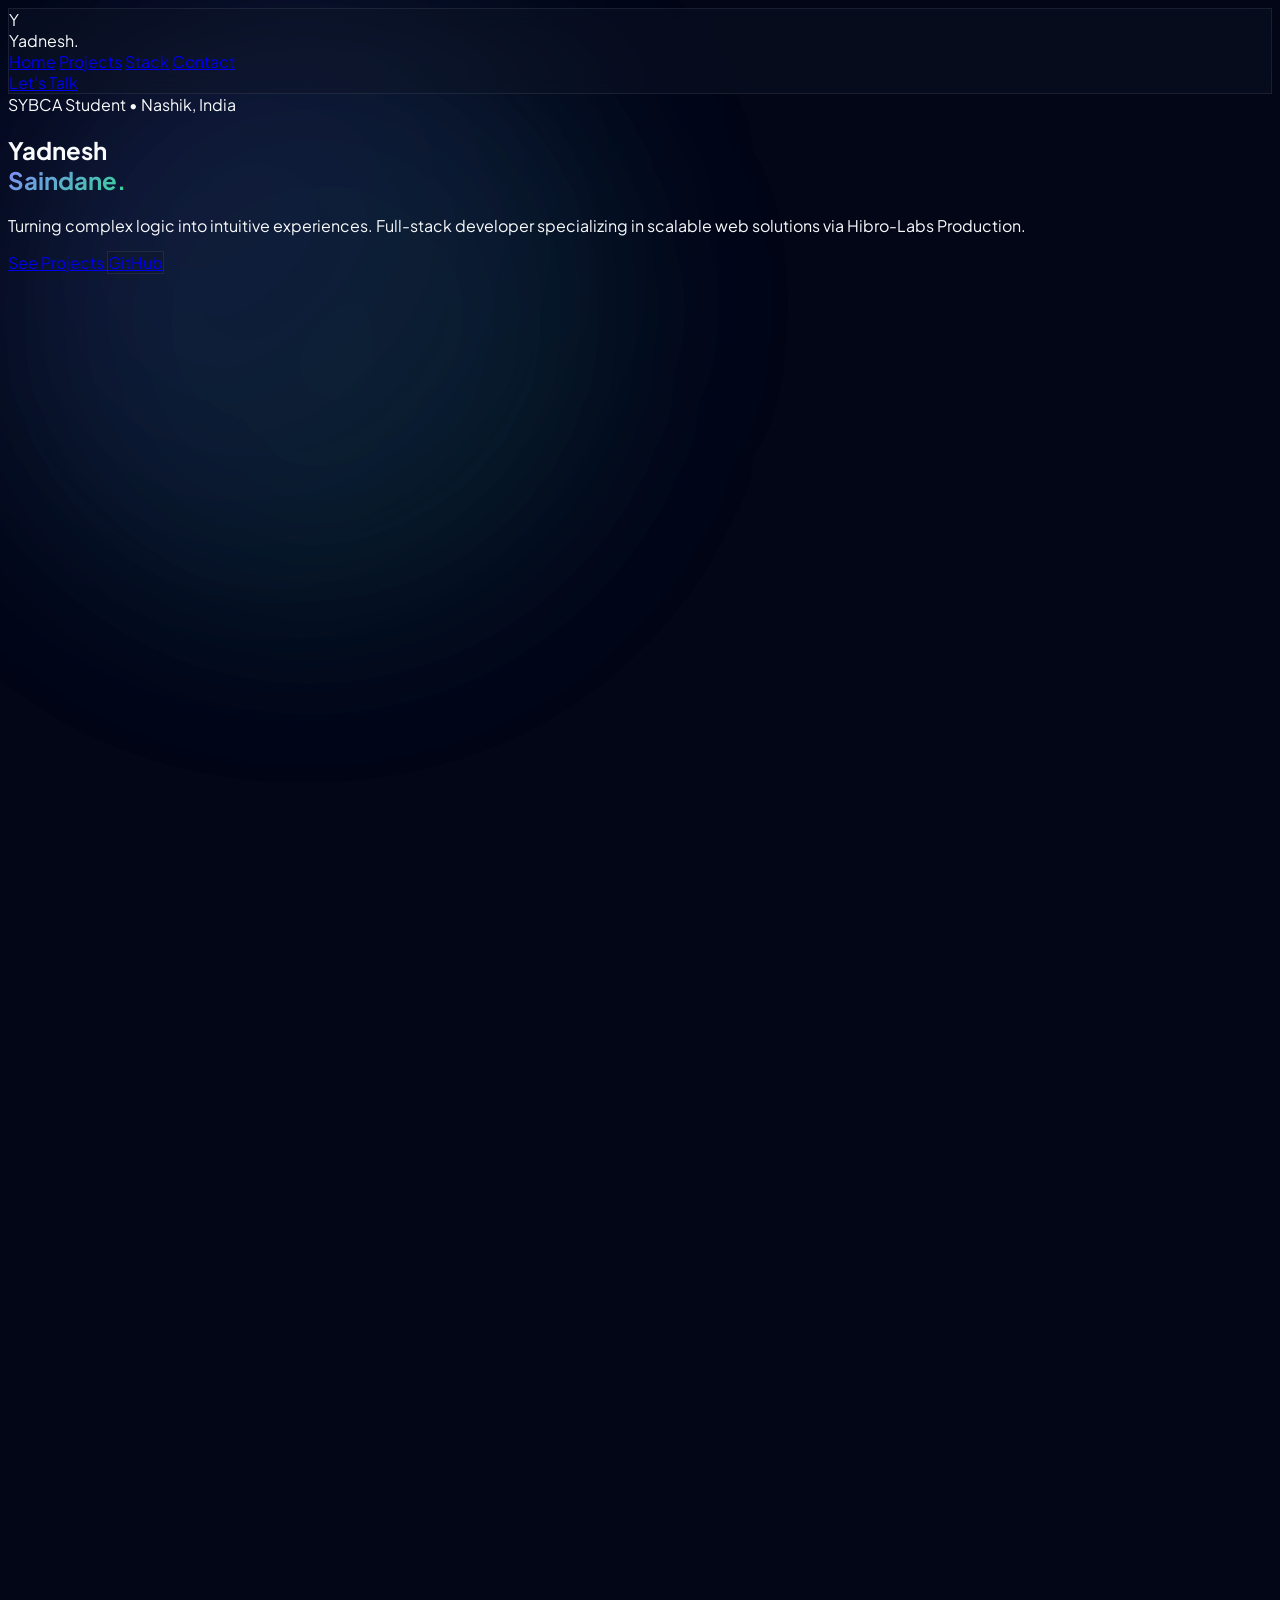
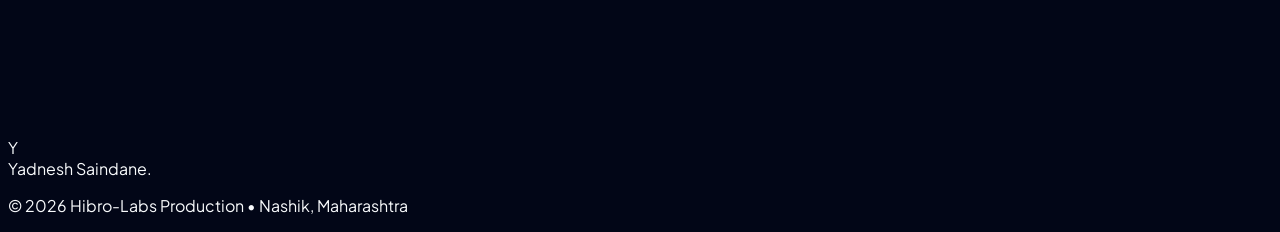
==== index.html @ 225dee0a "Add social media links to index.html" ====
<!DOCTYPE html>
<html lang="en" class="scroll-smooth">
<head>
    <meta charset="UTF-8">
    <meta name="viewport" content="width=device-width, initial-scale=1.0">
    <title>Yadnesh Saindane | Full-Stack Developer</title>
    <script src="https://cdn.tailwindcss.com"></script>
    <link rel="preconnect" href="https://fonts.googleapis.com">
    <link rel="preconnect" href="https://fonts.gstatic.com" crossorigin>
    <link href="https://fonts.googleapis.com/css2?family=Plus+Jakarta+Sans:wght@300;400;500;600;700;800&display=swap" rel="stylesheet">
    <!-- Lucide Icons -->
    <script src="https://unpkg.com/lucide@latest"></script>
    <style>
        body {
            font-family: 'Plus Jakarta Sans', sans-serif;
            background-color: #020617;
            color: #f8fafc;
            overflow-x: hidden;
        }

        .glass-card {
            background: rgba(15, 23, 42, 0.4);
            backdrop-filter: blur(12px);
            border: 1px solid rgba(255, 255, 255, 0.08);
            transition: all 0.4s cubic-bezier(0.4, 0, 0.2, 1);
        }

        .glass-card:hover {
            border-color: rgba(99, 102, 241, 0.4);
            transform: translateY(-6px);
            background: rgba(15, 23, 42, 0.6);
            box-shadow: 0 25px 50px -12px rgba(0, 0, 0, 0.5);
        }

        .gradient-text {
            background: linear-gradient(135deg, #818cf8 0%, #34d399 100%);
            -webkit-background-clip: text;
            -webkit-text-fill-color: transparent;
        }

        .nav-link {
            position: relative;
            transition: color 0.3s ease;
        }

        .nav-link::after {
            content: '';
            position: absolute;
            width: 0;
            height: 2px;
            bottom: -4px;
            left: 0;
            background: #6366f1;
            transition: width 0.3s ease;
        }

        .nav-link:hover::after {
            width: 100%;
        }

        .blob {
            position: absolute;
            width: 600px;
            height: 600px;
            background: linear-gradient(135deg, rgba(99, 102, 241, 0.12) 0%, rgba(16, 185, 129, 0.08) 100%);
            filter: blur(100px);
            border-radius: 50%;
            z-index: -1;
            animation: float 15s infinite alternate ease-in-out;
        }

        @keyframes float {
            from { transform: translate(-5%, -5%) rotate(0deg); }
            to { transform: translate(10%, 10%) rotate(15deg); }
        }

        .skill-badge {
            background: rgba(255, 255, 255, 0.03);
            border: 1px solid rgba(255, 255, 255, 0.05);
            transition: all 0.3s ease;
        }

        .skill-badge:hover {
            background: rgba(99, 102, 241, 0.1);
            border-color: rgba(99, 102, 241, 0.3);
            transform: scale(1.05);
        }

        /* Project Image Fallback styles */
        .project-img {
            transition: transform 0.6s ease;
            object-fit: cover;
            width: 100%;
            height: 100%;
        }

        /* Custom Scrollbar */
        ::-webkit-scrollbar { width: 6px; }
        ::-webkit-scrollbar-track { background: #020617; }
        ::-webkit-scrollbar-thumb { background: #1e293b; border-radius: 10px; }
        ::-webkit-scrollbar-thumb:hover { background: #4f46e5; }

        /* Animation Classes */
        .reveal {
            opacity: 0;
            transform: translateY(30px);
            transition: all 0.8s ease-out;
        }
        .reveal.active {
            opacity: 1;
            transform: translateY(0);
        }
    </style>
</head>
<body class="selection:bg-indigo-500/30">

    <!-- Background Decoration -->
    <div class="blob top-[-10%] left-[-10%]"></div>
    <div class="blob bottom-[5%] right-[-10%] !bg-emerald-500/5"></div>

    <!-- Header / Navbar -->
    <nav class="fixed top-0 w-full z-50 px-6 py-6">
        <div class="max-w-6xl mx-auto flex items-center justify-between glass-card px-8 py-4 rounded-3xl">
            <div class="flex items-center gap-3">
                <div class="w-10 h-10 bg-indigo-600 rounded-xl flex items-center justify-center font-black text-white italic shadow-lg shadow-indigo-500/20">Y</div>
                <span class="text-xl font-extrabold tracking-tighter uppercase">Yadnesh.</span>
            </div>
            
            <div class="hidden md:flex items-center gap-8 text-xs font-bold uppercase tracking-widest text-slate-400">
                <a href="#home" class="nav-link hover:text-white">Home</a>
                <a href="#projects" class="nav-link hover:text-white">Projects</a>
                <a href="#skills" class="nav-link hover:text-white">Stack</a>
                <a href="#contact" class="nav-link hover:text-white">Contact</a>
            </div>

            <a href="mailto:yadneshsaindane7@gmail.com" class="bg-indigo-600 hover:bg-indigo-500 text-white px-6 py-3 rounded-2xl text-xs font-bold uppercase tracking-widest transition-all shadow-lg shadow-indigo-500/20">
                Let's Talk
            </a>
        </div>
    </nav>

    <!-- Hero Section -->
    <section id="home" class="min-h-screen flex flex-col items-center justify-center pt-24 px-6 relative">
        <div class="max-w-5xl text-center">
            <div class="inline-flex items-center gap-3 px-4 py-1.5 rounded-full bg-indigo-500/10 border border-indigo-500/20 text-indigo-400 text-[10px] font-black uppercase tracking-[0.2em] mb-8">
                <span class="relative flex h-2 w-2">
                    <span class="animate-ping absolute inline-flex h-full w-full rounded-full bg-indigo-400 opacity-75"></span>
                    <span class="relative inline-flex rounded-full h-2 w-2 bg-indigo-500"></span>
                </span>
                SYBCA Student • Nashik, India
            </div>
            <h1 class="text-6xl md:text-9xl font-black mb-8 tracking-tighter leading-[0.9]">
                Yadnesh <br><span class="gradient-text">Saindane.</span>
            </h1>
            <p class="text-slate-400 text-lg md:text-xl max-w-2xl mx-auto leading-relaxed mb-12 font-medium">
                Turning complex logic into intuitive experiences. Full-stack developer specializing in scalable web solutions via <span class="text-white font-bold underline decoration-indigo-500/50">Hibro-Labs Production</span>.
            </p>
            <div class="flex flex-col sm:flex-row items-center justify-center gap-5">
                <a href="#projects" class="w-full sm:w-auto px-10 py-5 bg-white text-slate-950 font-black rounded-2xl hover:bg-indigo-50 transition-all flex items-center justify-center gap-3 uppercase text-xs tracking-widest">
                    See Projects <i data-lucide="arrow-down" class="w-5 h-5"></i>
                </a>
                <a href="https://github.com/yadneshsaindane7-boop" target="_blank" class="w-full sm:w-auto px-10 py-5 glass-card font-black rounded-2xl hover:bg-white/5 transition-all flex items-center justify-center gap-3 uppercase text-xs tracking-widest text-white">
                    <i data-lucide="github" class="w-5 h-5"></i> GitHub
                </a>
            </div>
        </div>
        
        <!-- Scroll Indicator -->
        <div class="absolute bottom-10 left-1/2 -translate-x-1/2 animate-bounce text-slate-500">
            <i data-lucide="chevron-down"></i>
        </div>
    </section>

    <!-- Tech Stack / Skills -->
    <section id="skills" class="reveal py-24 px-6 max-w-6xl mx-auto">
        <div class="text-center mb-16">
            <h2 class="text-4xl font-black mb-4 uppercase tracking-tighter">My <span class="text-indigo-500">Tech Stack</span></h2>
            <p class="text-slate-500 text-sm uppercase tracking-widest font-bold">Languages & Technologies</p>
        </div>
        
        <div class="grid grid-cols-2 md:grid-cols-4 lg:grid-cols-5 gap-4">
            <div class="skill-badge p-6 rounded-3xl flex flex-col items-center gap-3">
                <i data-lucide="code" class="w-8 h-8 text-blue-400"></i>
                <span class="font-bold text-sm tracking-tight">C / C++</span>
            </div>
            <div class="skill-badge p-6 rounded-3xl flex flex-col items-center gap-3">
                <i data-lucide="layout" class="w-8 h-8 text-orange-400"></i>
                <span class="font-bold text-sm tracking-tight">HTML / CSS</span>
            </div>
            <div class="skill-badge p-6 rounded-3xl flex flex-col items-center gap-3">
                <i data-lucide="file-json" class="w-8 h-8 text-yellow-400"></i>
                <span class="font-bold text-sm tracking-tight">JavaScript</span>
            </div>
            <div class="skill-badge p-6 rounded-3xl flex flex-col items-center gap-3">
                <i data-lucide="smartphone" class="w-8 h-8 text-sky-400"></i>
                <span class="font-bold text-sm tracking-tight">Flutter / Dart</span>
            </div>
            <div class="skill-badge p-6 rounded-3xl flex flex-col items-center gap-3">
                <i data-lucide="terminal" class="w-8 h-8 text-blue-300"></i>
                <span class="font-bold text-sm tracking-tight">Python</span>
            </div>
            <div class="skill-badge p-6 rounded-3xl flex flex-col items-center gap-3">
                <i data-lucide="database" class="w-8 h-8 text-emerald-400"></i>
                <span class="font-bold text-sm tracking-tight">SQL</span>
            </div>
            <div class="skill-badge p-6 rounded-3xl flex flex-col items-center gap-3">
                <i data-lucide="layers" class="w-8 h-8 text-indigo-400"></i>
                <span class="font-bold text-sm tracking-tight">Data Structures</span>
            </div>
            <div class="skill-badge p-6 rounded-3xl flex flex-col items-center gap-3">
                <i data-lucide="git-branch" class="w-8 h-8 text-red-400"></i>
                <span class="font-bold text-sm tracking-tight">Git</span>
            </div>
            <div class="skill-badge p-6 rounded-3xl flex flex-col items-center gap-3">
                <i data-lucide="server" class="w-8 h-8 text-white"></i>
                <span class="font-bold text-sm tracking-tight">PHP</span>
            </div>
            <div class="skill-badge p-6 rounded-3xl flex flex-col items-center gap-3">
                <i data-lucide="books" class="w-8 h-8 text-white"></i>
                <span class="font-bold text-sm tracking-tight">Writer</span>
            </div>
        </div>
    </section>

    <!-- Projects Section -->
    <section id="projects" class="reveal py-24 px-6 max-w-7xl mx-auto">
        <div class="flex flex-col md:flex-row md:items-end justify-between mb-16 gap-4">
            <div class="max-w-xl">
                <h2 class="text-5xl font-black mb-6 uppercase tracking-tighter">My <span class="text-indigo-500">Projects</span></h2>
                <p class="text-slate-400 font-medium italic">Building tools that matter for the community.</p>
            </div>
            <a href="https://github.com/yadneshsaindane7-boop" target="_blank" class="bg-indigo-600/10 hover:bg-indigo-600 text-indigo-400 hover:text-white px-8 py-4 rounded-2xl text-xs font-bold uppercase tracking-widest transition-all">
                View GitHub Repos
            </a>
        </div>

        <div class="grid md:grid-cols-2 lg:grid-cols-3 gap-8">
            <!-- Project 1: Agri-Man -->
            <div class="glass-card p-6 rounded-[32px] group">
                <div class="overflow-hidden rounded-2xl aspect-video bg-slate-800 mb-6 relative">
                    <img src="https://images.unsplash.com/photo-1523348837708-15d4a09cfac2?auto=format&fit=crop&q=80&w=800" alt="Agri-Man" class="project-img opacity-50 group-hover:opacity-100">
                    <div class="absolute inset-0 bg-gradient-to-t from-slate-950/80 to-transparent"></div>
                </div>
                <h3 class="text-2xl font-black mb-2 tracking-tight">Agri-Man</h3>
                <p class="text-slate-400 text-sm mb-6 leading-relaxed">Localized platform for farmers in Nashik/Maharashtra with Marathi language support.</p>
                <div class="flex flex-wrap gap-2 mt-auto">
                    <span class="px-3 py-1 bg-indigo-500/10 text-indigo-400 rounded-lg text-[10px] font-black uppercase tracking-wider">Solution</span>
                    <a href="https://agri-man.vercel.app/" target="_blank" class="px-3 py-1 bg-white/10 hover:bg-white/20 text-white rounded-lg text-[10px] font-black uppercase flex items-center gap-1 ml-auto">Live <i data-lucide="external-link" class="w-3 h-3"></i></a>
                </div>
            </div>

            <!-- Project 2: BCA Vault -->
            <div class="glass-card p-6 rounded-[32px] group">
                <div class="overflow-hidden rounded-2xl aspect-video bg-slate-800 mb-6 relative">
                    <img src="https://images.unsplash.com/photo-1497633762265-9d179a990aa6?auto=format&fit=crop&q=80&w=800" alt="BCA Vault" class="project-img opacity-50 group-hover:opacity-100">
                    <div class="absolute inset-0 bg-gradient-to-t from-slate-950/80 to-transparent"></div>
                </div>
                <h3 class="text-2xl font-black mb-2 tracking-tight">BCA Vault</h3>
                <p class="text-slate-400 text-sm mb-6 leading-relaxed">Digital repository for BCA students to access study material, IMPs, and previous notes.</p>
                <div class="flex flex-wrap gap-2 mt-auto">
                    <span class="px-3 py-1 bg-emerald-500/10 text-emerald-400 rounded-lg text-[10px] font-black uppercase tracking-wider">Education</span>
                    <a href="https://bca-for-friends.vercel.app/" target="_blank" class="px-3 py-1 bg-white/10 hover:bg-white/20 text-white rounded-lg text-[10px] font-black uppercase flex items-center gap-1 ml-auto">Live <i data-lucide="external-link" class="w-3 h-3"></i></a>
                </div>
            </div>

            <!-- Project 3: Anitale -->
            <div class="glass-card p-6 rounded-[32px] group">
                <div class="overflow-hidden rounded-2xl aspect-video bg-slate-800 mb-6 relative">
                    <img src="https://images.unsplash.com/photo-1518709268805-4e9042af9f23?auto=format&fit=crop&q=80&w=800" alt="Anitale" class="project-img opacity-50 group-hover:opacity-100">
                </div>
                <h3 class="text-2xl font-black mb-2 tracking-tight">Anitale</h3>
                <p class="text-slate-400 text-sm mb-6 leading-relaxed">Immersive storytelling experience focused on fluid animations and narrative design.</p>
                <div class="flex flex-wrap gap-2 mt-auto">
                    <span class="px-3 py-1 bg-purple-500/10 text-purple-400 rounded-lg text-[10px] font-black uppercase tracking-wider">Immersive</span>
                    <a href="https://ani-tale.vercel.app/" target="_blank" class="px-3 py-1 bg-white/10 hover:bg-white/20 text-white rounded-lg text-[10px] font-black uppercase flex items-center gap-1 ml-auto">Live <i data-lucide="external-link" class="w-3 h-3"></i></a>
                </div>
            </div>

            <!-- Project 4: Quizzer -->
            <div class="glass-card p-6 rounded-[32px] group">
                <div class="overflow-hidden rounded-2xl aspect-video bg-slate-800 mb-6 relative">
                    <img src="https://images.unsplash.com/photo-1606326666333-47992022416b?auto=format&fit=crop&q=80&w=800" alt="Quizzer" class="project-img opacity-50 group-hover:opacity-100">
                </div>
                <h3 class="text-2xl font-black mb-2 tracking-tight">Quizzer</h3>
                <p class="text-slate-400 text-sm mb-6 leading-relaxed">Interactive quiz game featuring category selection and dynamic scoring systems.</p>
                <div class="flex flex-wrap gap-2 mt-auto">
                    <span class="px-3 py-1 bg-yellow-500/10 text-yellow-400 rounded-lg text-[10px] font-black uppercase tracking-wider">Game</span>
                    <a href="https://quizzer-phi-pearl.vercel.app/" target="_blank" class="px-3 py-1 bg-white/10 hover:bg-white/20 text-white rounded-lg text-[10px] font-black uppercase flex items-center gap-1 ml-auto">Live <i data-lucide="external-link" class="w-3 h-3"></i></a>
                </div>
            </div>

            <!-- Project 5: Snakey -->
            <div class="glass-card p-6 rounded-[32px] group">
                <div class="overflow-hidden rounded-2xl aspect-video bg-slate-800 mb-6 relative">
                    <img src="https://images.unsplash.com/photo-1550745165-9bc0b252726f?auto=format&fit=crop&q=80&w=800" alt="Snakey" class="project-img opacity-50 group-hover:opacity-100">
                </div>
                <h3 class="text-2xl font-black mb-2 tracking-tight">Snakey</h3>
                <p class="text-slate-400 text-sm mb-6 leading-relaxed">Modern web recreation of the classic snake game using JS and HTML5 Canvas API.</p>
                <div class="flex flex-wrap gap-2 mt-auto">
                    <span class="px-3 py-1 bg-slate-500/10 text-slate-400 rounded-lg text-[10px] font-black uppercase tracking-wider">Canvas API</span>
                    <a href="https://snakey283.vercel.app/" target="_blank" class="px-3 py-1 bg-white/10 hover:bg-white/20 text-white rounded-lg text-[10px] font-black uppercase flex items-center gap-1 ml-auto">Live <i data-lucide="external-link" class="w-3 h-3"></i></a>
                </div>
            </div>

            <!-- Project 6: CowCare -->
            <div class="glass-card p-6 rounded-[32px] group">
                <div class="overflow-hidden rounded-2xl aspect-video bg-slate-800 mb-6 relative">
                    <img src="https://images.unsplash.com/photo-1546445317-29f4545e9d53?auto=format&fit=crop&q=80&w=800" alt="CowCare" class="project-img opacity-50 group-hover:opacity-100">
                </div>
                <h3 class="text-2xl font-black mb-2 tracking-tight">CowCare</h3>
                <p class="text-slate-400 text-sm mb-6 leading-relaxed">Application conceptualized for livestock management and health tracking for rural users.</p>
                <div class="flex flex-wrap gap-2 mt-auto">
                    <span class="px-3 py-1 bg-red-500/10 text-red-400 rounded-lg text-[10px] font-black uppercase tracking-wider">Healthcare</span>
                    <a href="https://cowcare.infinityfreeapp.com/" target="_blank" class="px-3 py-1 bg-white/10 hover:bg-white/20 text-white rounded-lg text-[10px] font-black uppercase flex items-center gap-1 ml-auto">Live <i data-lucide="external-link" class="w-3 h-3"></i></a>
                </div>
            </div>
        </div>
    </section>

    <!-- Contact Section -->
    <section id="contact" class="reveal py-32 px-6 max-w-6xl mx-auto">
        <div class="glass-card p-12 md:p-20 rounded-[60px] text-center relative overflow-hidden">
            <div class="relative z-10">
                <h2 class="text-5xl md:text-7xl font-black mb-8 tracking-tighter uppercase">Let's <span class="text-indigo-500">Connect</span></h2>
                <p class="text-slate-400 mb-12 max-w-lg mx-auto font-medium text-lg leading-relaxed">Always open to discussions about software architecture, new projects, or cool tech. Reach out below!</p>
                
                <div class="flex flex-col items-center gap-6">
                    <a href="mailto:yadneshsaindane7@gmail.com" class="text-2xl md:text-3xl font-black hover:text-indigo-400 transition-colors tracking-tight underline underline-offset-8 decoration-indigo-500/30">yadneshsaindane7@gmail.com</a>
                    <div class="flex flex-wrap justify-center gap-4 mt-8">
                        <a href="https://github.com/yadneshsaindane7-boop" target="_blank" class="p-4 glass-card rounded-2xl hover:bg-indigo-600 transition-all" title="GitHub"><i data-lucide="github" class="w-6 h-6"></i></a>
                        <a href="http://www.linkedin.com/in/yadneshsaindane0208" target="_blank" class="p-4 glass-card rounded-2xl hover:bg-blue-600 transition-all" title="LinkedIn"><i data-lucide="linkedin" class="w-6 h-6"></i></a>
                        <a href="https://www.instagram.com/283march" target="_blank" class="p-4 glass-card rounded-2xl hover:bg-pink-600 transition-all" title="Instagram"><i data-lucide="instagram" class="w-6 h-6"></i></a>
                        <a href="https://wa.me/917219166304" target="_blank" class="p-4 glass-card rounded-2xl hover:bg-emerald-600 transition-all" title="WhatsApp"><i data-lucide="message-circle" class="w-6 h-6"></i></a>
                        <a href="tel:+917219166304" class="p-4 glass-card rounded-2xl hover:bg-emerald-600 transition-all" title="Call Me"><i data-lucide="phone" class="w-6 h-6"></i></a>
                    </div>
                </div>
            </div>
            
            <div class="absolute -top-32 -left-32 w-96 h-96 bg-indigo-600/10 blur-[100px] rounded-full"></div>
            <div class="absolute -bottom-32 -right-32 w-96 h-96 bg-emerald-600/10 blur-[100px] rounded-full"></div>
        </div>
    </section>

    <!-- Footer -->
    <footer class="py-16 px-6 border-t border-slate-900 text-center">
        <div class="max-w-6xl mx-auto flex flex-col md:flex-row justify-between items-center gap-8">
            <div class="flex items-center gap-3">
                <div class="w-8 h-8 bg-indigo-600 rounded-lg flex items-center justify-center font-black text-white italic">Y</div>
                <span class="text-lg font-black tracking-tighter uppercase">Yadnesh Saindane.</span>
            </div>
            <p class="text-slate-600 text-[10px] font-black uppercase tracking-[0.4em]">
                © 2026 Hibro-Labs Production • Nashik, Maharashtra
            </p>
        </div>
    </footer>

    <script>
        // Initialize Lucide icons
        lucide.createIcons();

        // Optimized Reveal Function
        function reveal() {
            const reveals = document.querySelectorAll(".reveal");
            for (let i = 0; i < reveals.length; i++) {
                const windowHeight = window.innerHeight;
                const elementTop = reveals[i].getBoundingClientRect().top;
                const elementVisible = 100;
                if (elementTop < windowHeight - elementVisible) {
                    reveals[i].classList.add("active");
                }
            }
        }

        // Run on scroll and load
        window.addEventListener("scroll", reveal);
        window.addEventListener("load", () => {
            // Short delay to ensure sections are ready
            setTimeout(reveal, 100);
            
            // Safety: Force visible after 2 seconds if still hidden
            setTimeout(() => {
                document.querySelectorAll(".reveal").forEach(el => el.classList.add("active"));
            }, 2000);
        });

        // Add smooth hover to skill cards
        const skills = document.querySelectorAll('.skill-badge');
        skills.forEach((skill, index) => {
            skill.style.transitionDelay = `${index * 30}ms`;
        });
    </script>
</body>
</html>
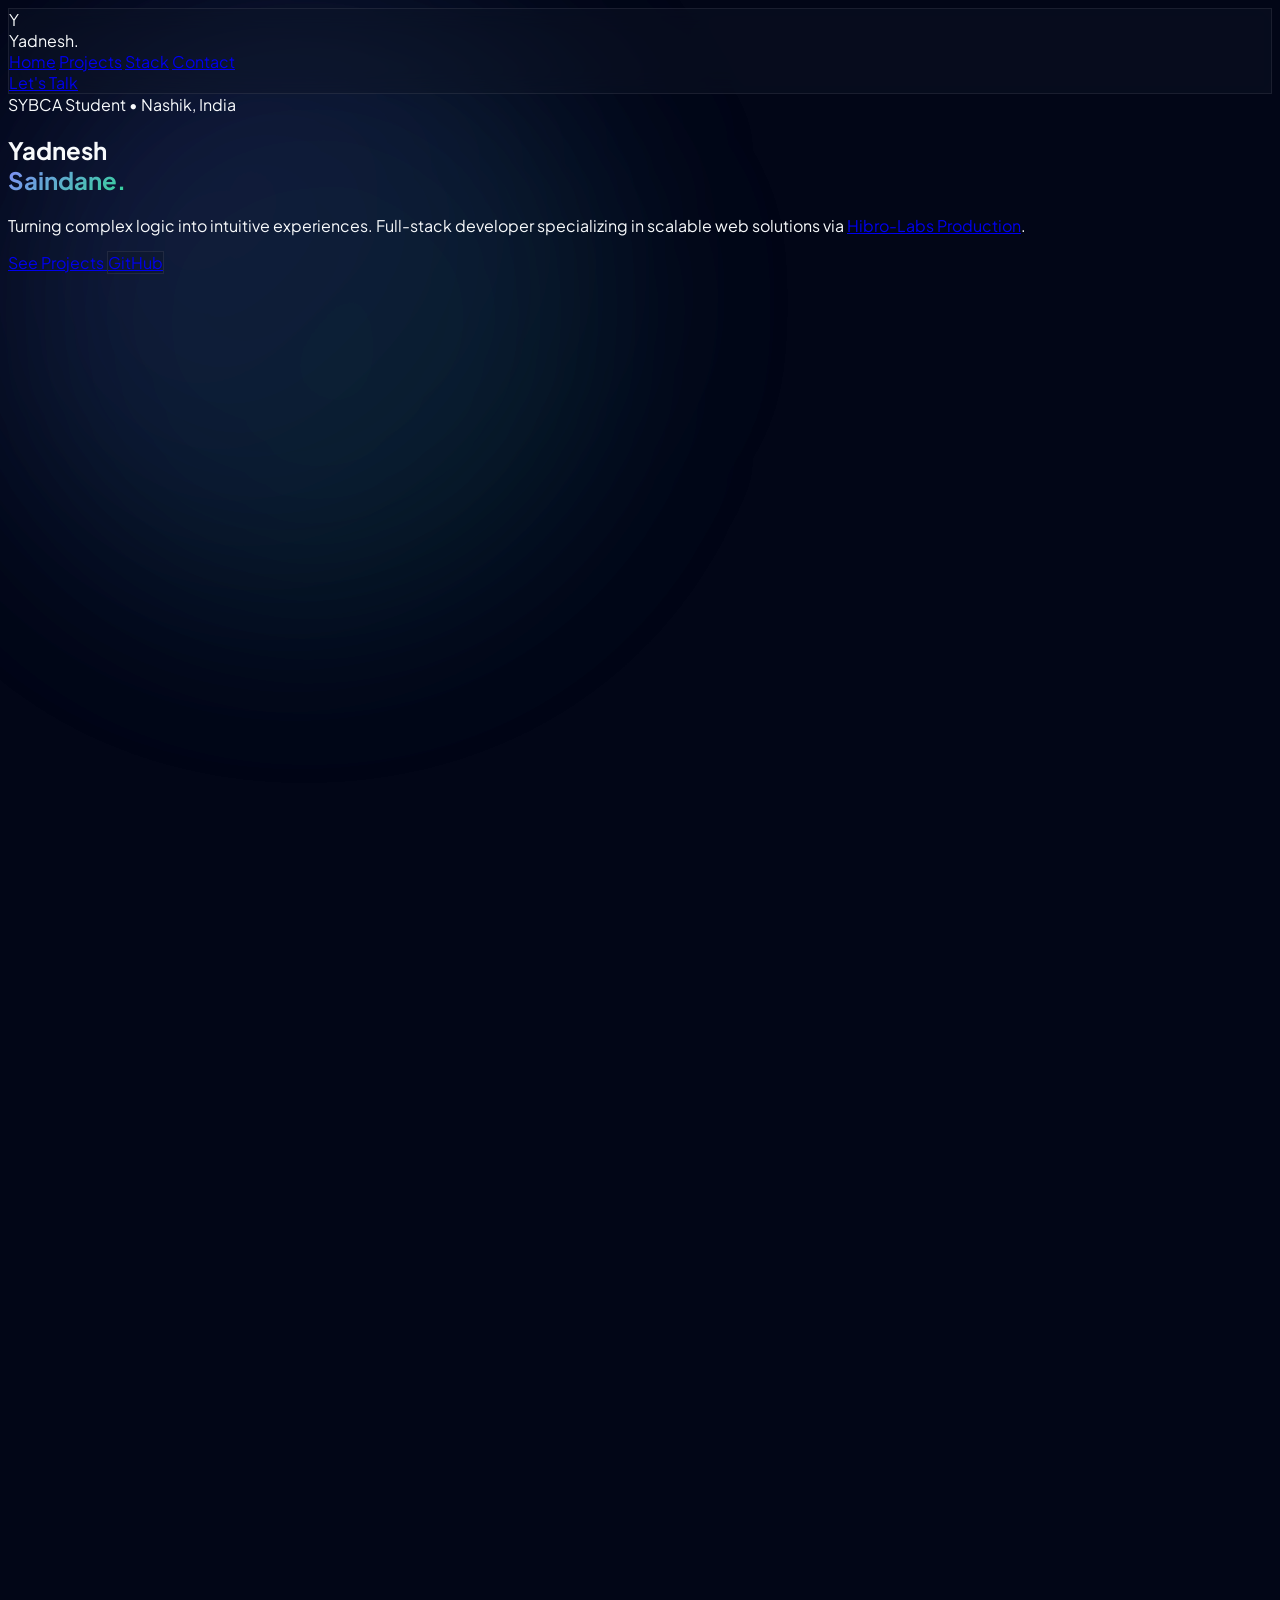
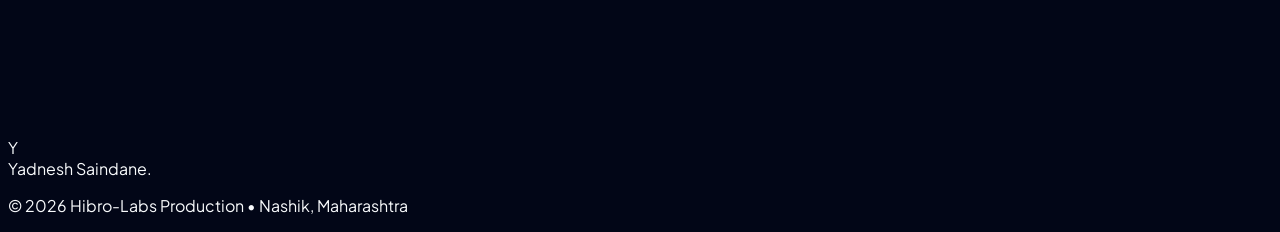
==== commit 8676d8d1: "Update index.html" ====
--- a/index.html
+++ b/index.html
@@ -86,7 +86,6 @@
             transform: scale(1.05);
         }
 
-        /* Project Image Fallback styles */
         .project-img {
             transition: transform 0.6s ease;
             object-fit: cover;
@@ -94,13 +93,11 @@
             height: 100%;
         }
 
-        /* Custom Scrollbar */
         ::-webkit-scrollbar { width: 6px; }
         ::-webkit-scrollbar-track { background: #020617; }
         ::-webkit-scrollbar-thumb { background: #1e293b; border-radius: 10px; }
         ::-webkit-scrollbar-thumb:hover { background: #4f46e5; }
 
-        /* Animation Classes */
         .reveal {
             opacity: 0;
             transform: translateY(30px);
@@ -109,6 +106,15 @@
         .reveal.active {
             opacity: 1;
             transform: translateY(0);
+        }
+
+        /* Hover effect for the Hibro Labs Link */
+        .company-link {
+            transition: all 0.3s ease;
+        }
+        .company-link:hover {
+            color: #818cf8;
+            text-decoration-color: #818cf8;
         }
     </style>
 </head>
@@ -153,7 +159,8 @@
                 Yadnesh <br><span class="gradient-text">Saindane.</span>
             </h1>
             <p class="text-slate-400 text-lg md:text-xl max-w-2xl mx-auto leading-relaxed mb-12 font-medium">
-                Turning complex logic into intuitive experiences. Full-stack developer specializing in scalable web solutions via <span class="text-white font-bold underline decoration-indigo-500/50">Hibro-Labs Production</span>.
+                Turning complex logic into intuitive experiences. Full-stack developer specializing in scalable web solutions via 
+                <a href="https://hibro-labs-production.vercel.app/" target="_blank" class="company-link text-white font-bold underline decoration-indigo-500/50">Hibro-Labs Production</a>.
             </p>
             <div class="flex flex-col sm:flex-row items-center justify-center gap-5">
                 <a href="#projects" class="w-full sm:w-auto px-10 py-5 bg-white text-slate-950 font-black rounded-2xl hover:bg-indigo-50 transition-all flex items-center justify-center gap-3 uppercase text-xs tracking-widest">
@@ -216,7 +223,7 @@
                 <span class="font-bold text-sm tracking-tight">PHP</span>
             </div>
             <div class="skill-badge p-6 rounded-3xl flex flex-col items-center gap-3">
-                <i data-lucide="books" class="w-8 h-8 text-white"></i>
+                <i data-lucide="pen-tool" class="w-8 h-8 text-white"></i>
                 <span class="font-bold text-sm tracking-tight">Writer</span>
             </div>
         </div>
@@ -374,7 +381,6 @@
         // Run on scroll and load
         window.addEventListener("scroll", reveal);
         window.addEventListener("load", () => {
-            // Short delay to ensure sections are ready
             setTimeout(reveal, 100);
             
             // Safety: Force visible after 2 seconds if still hidden
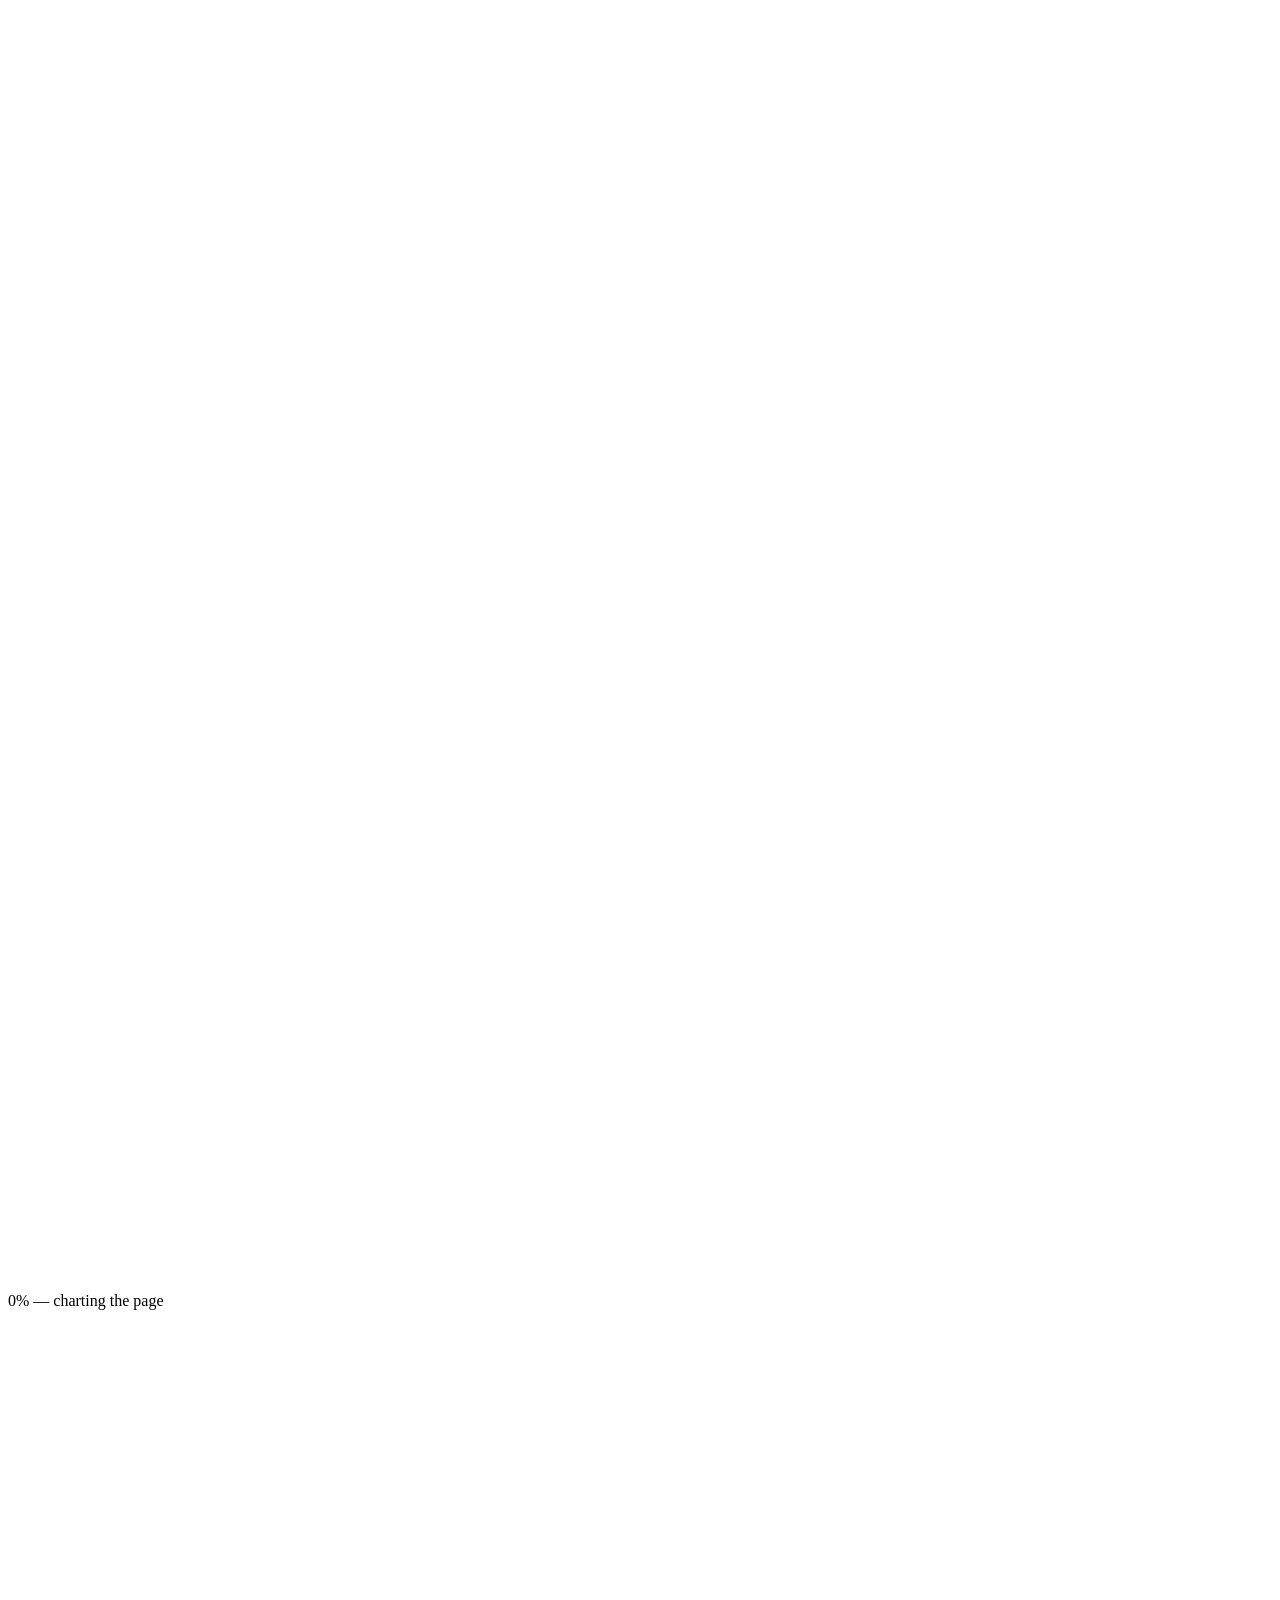
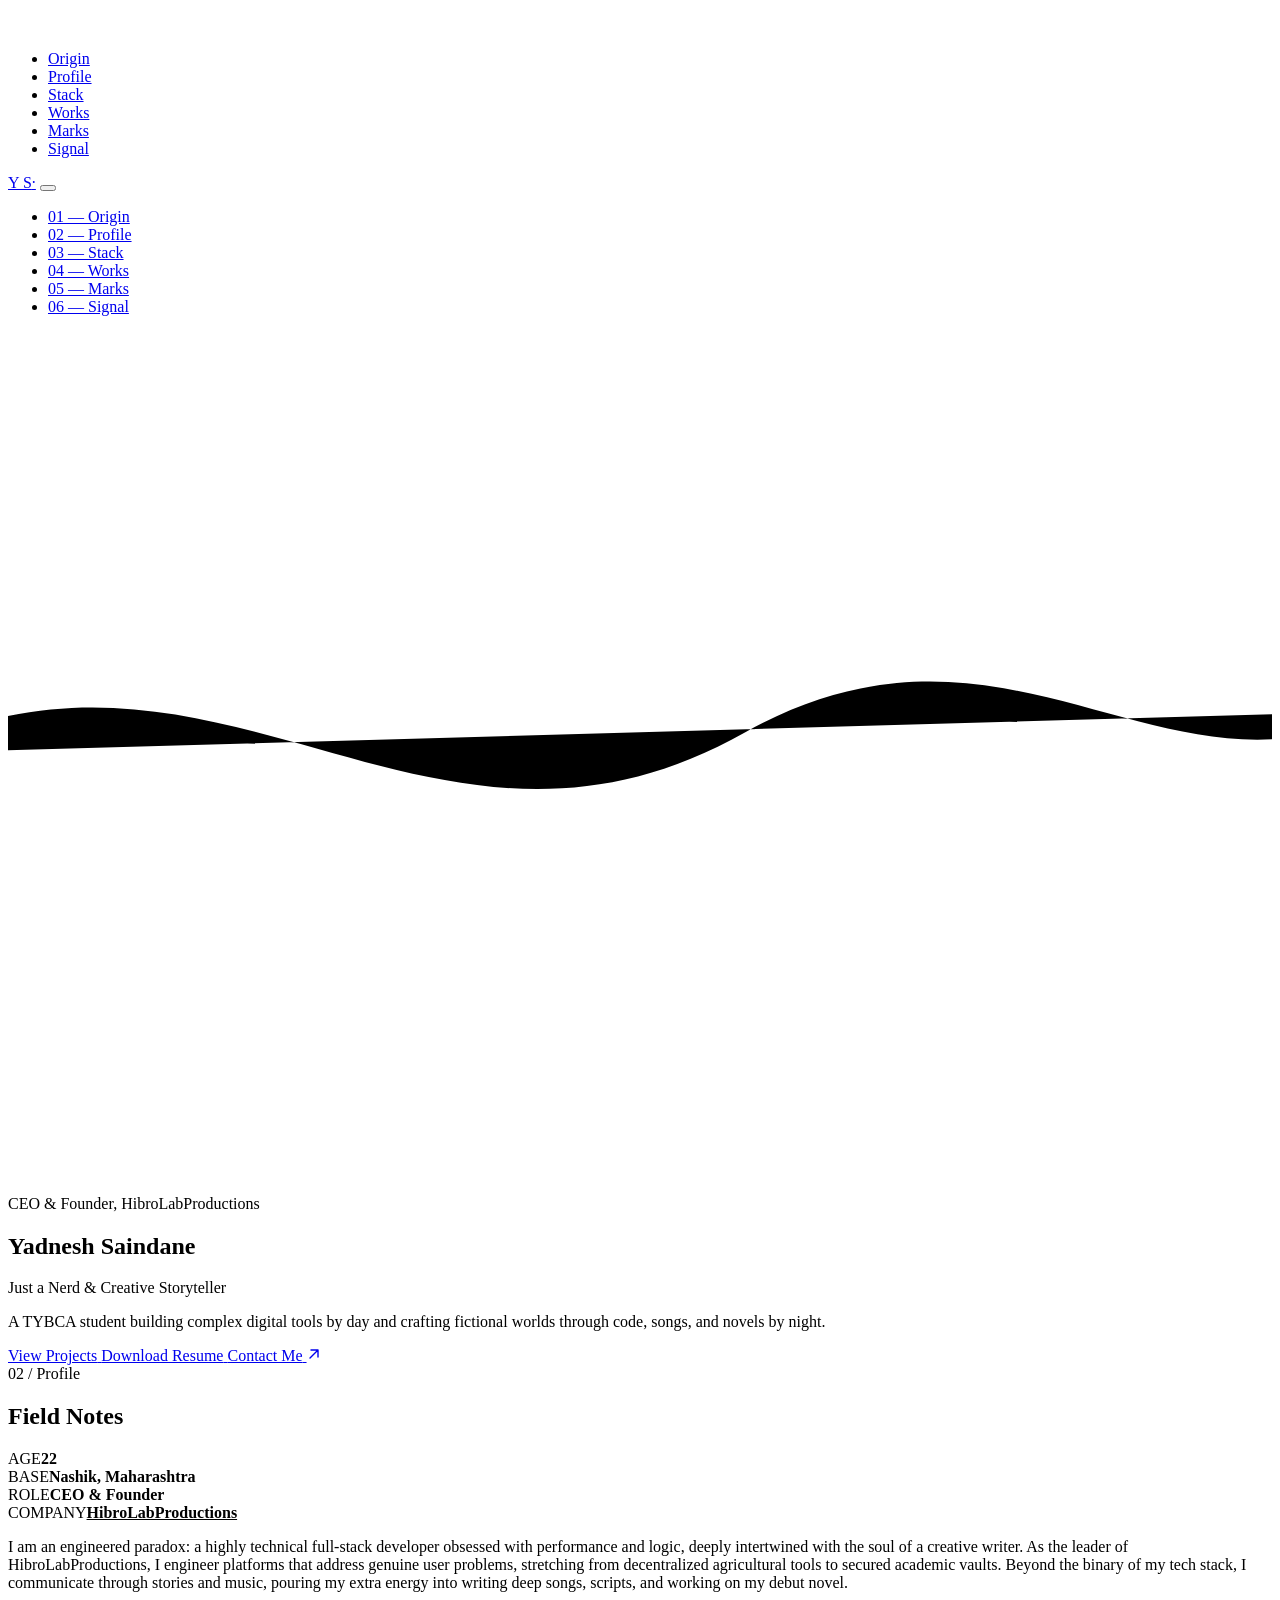
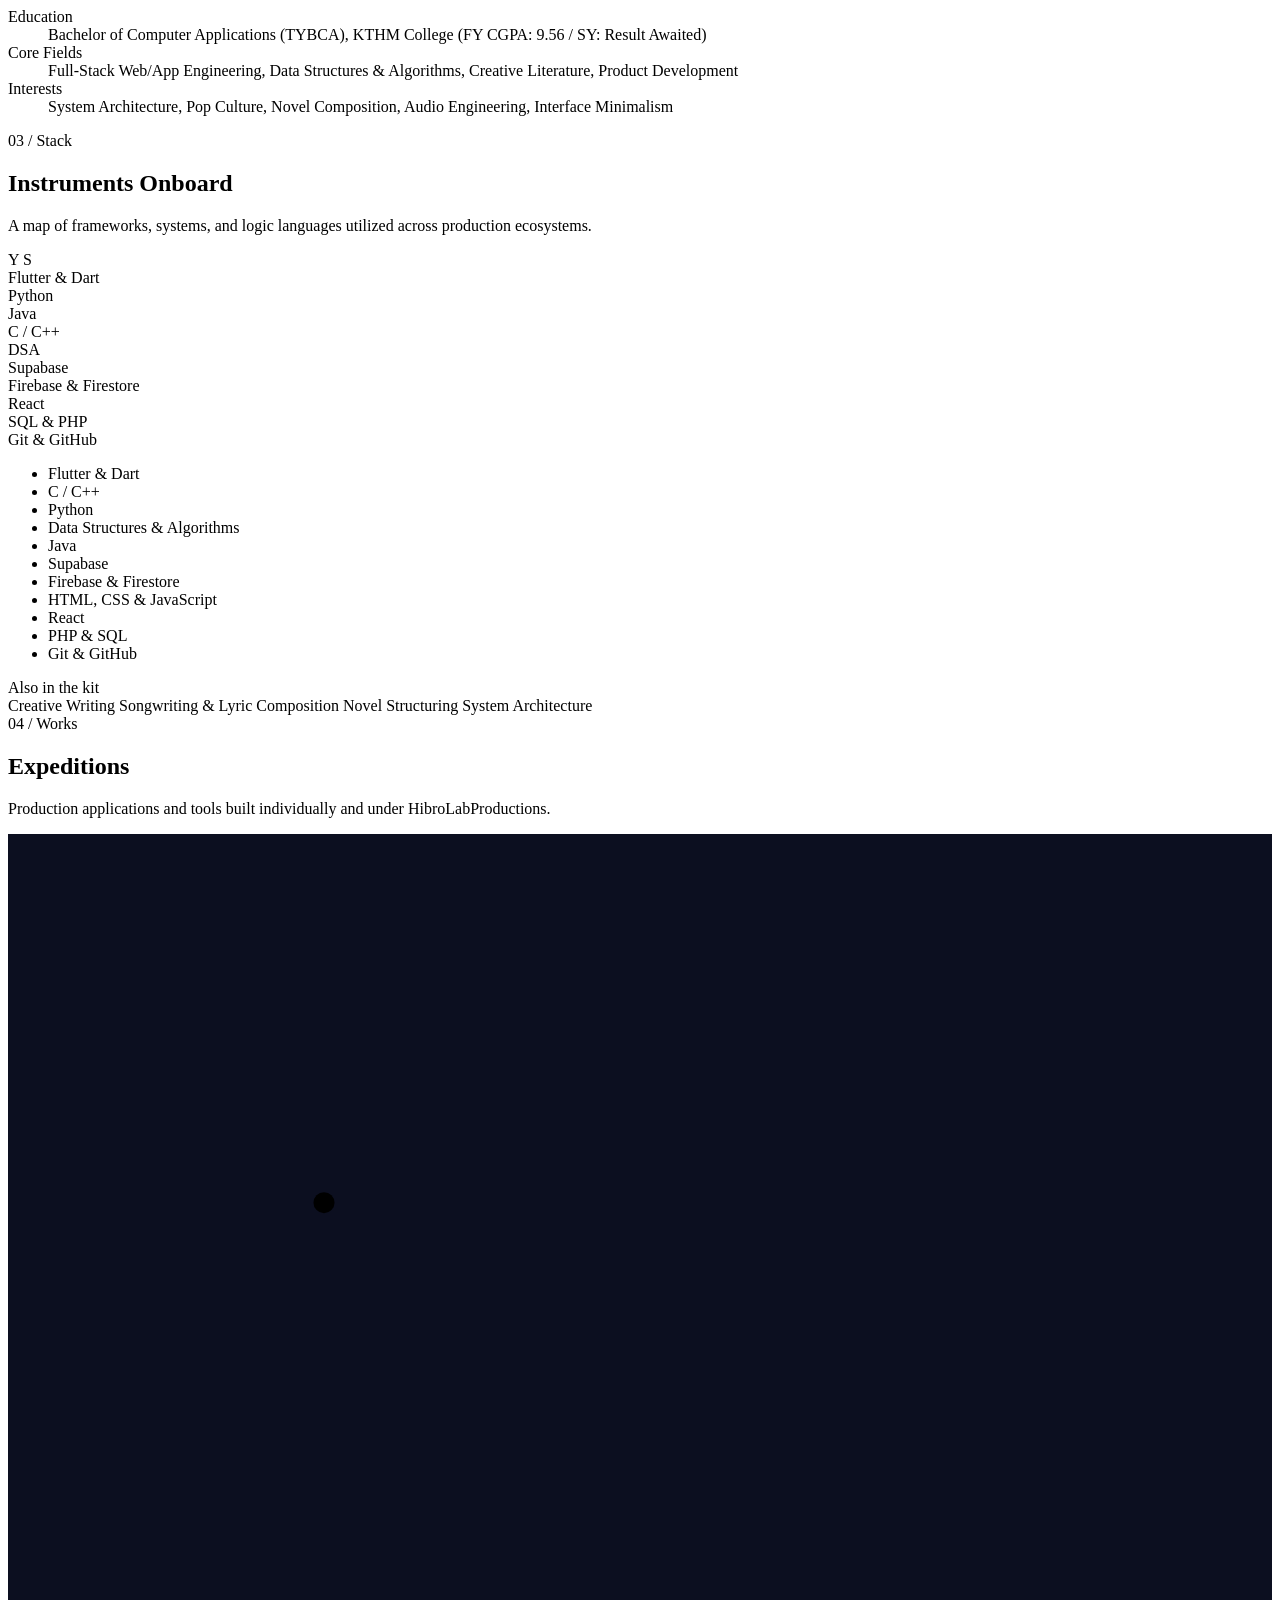
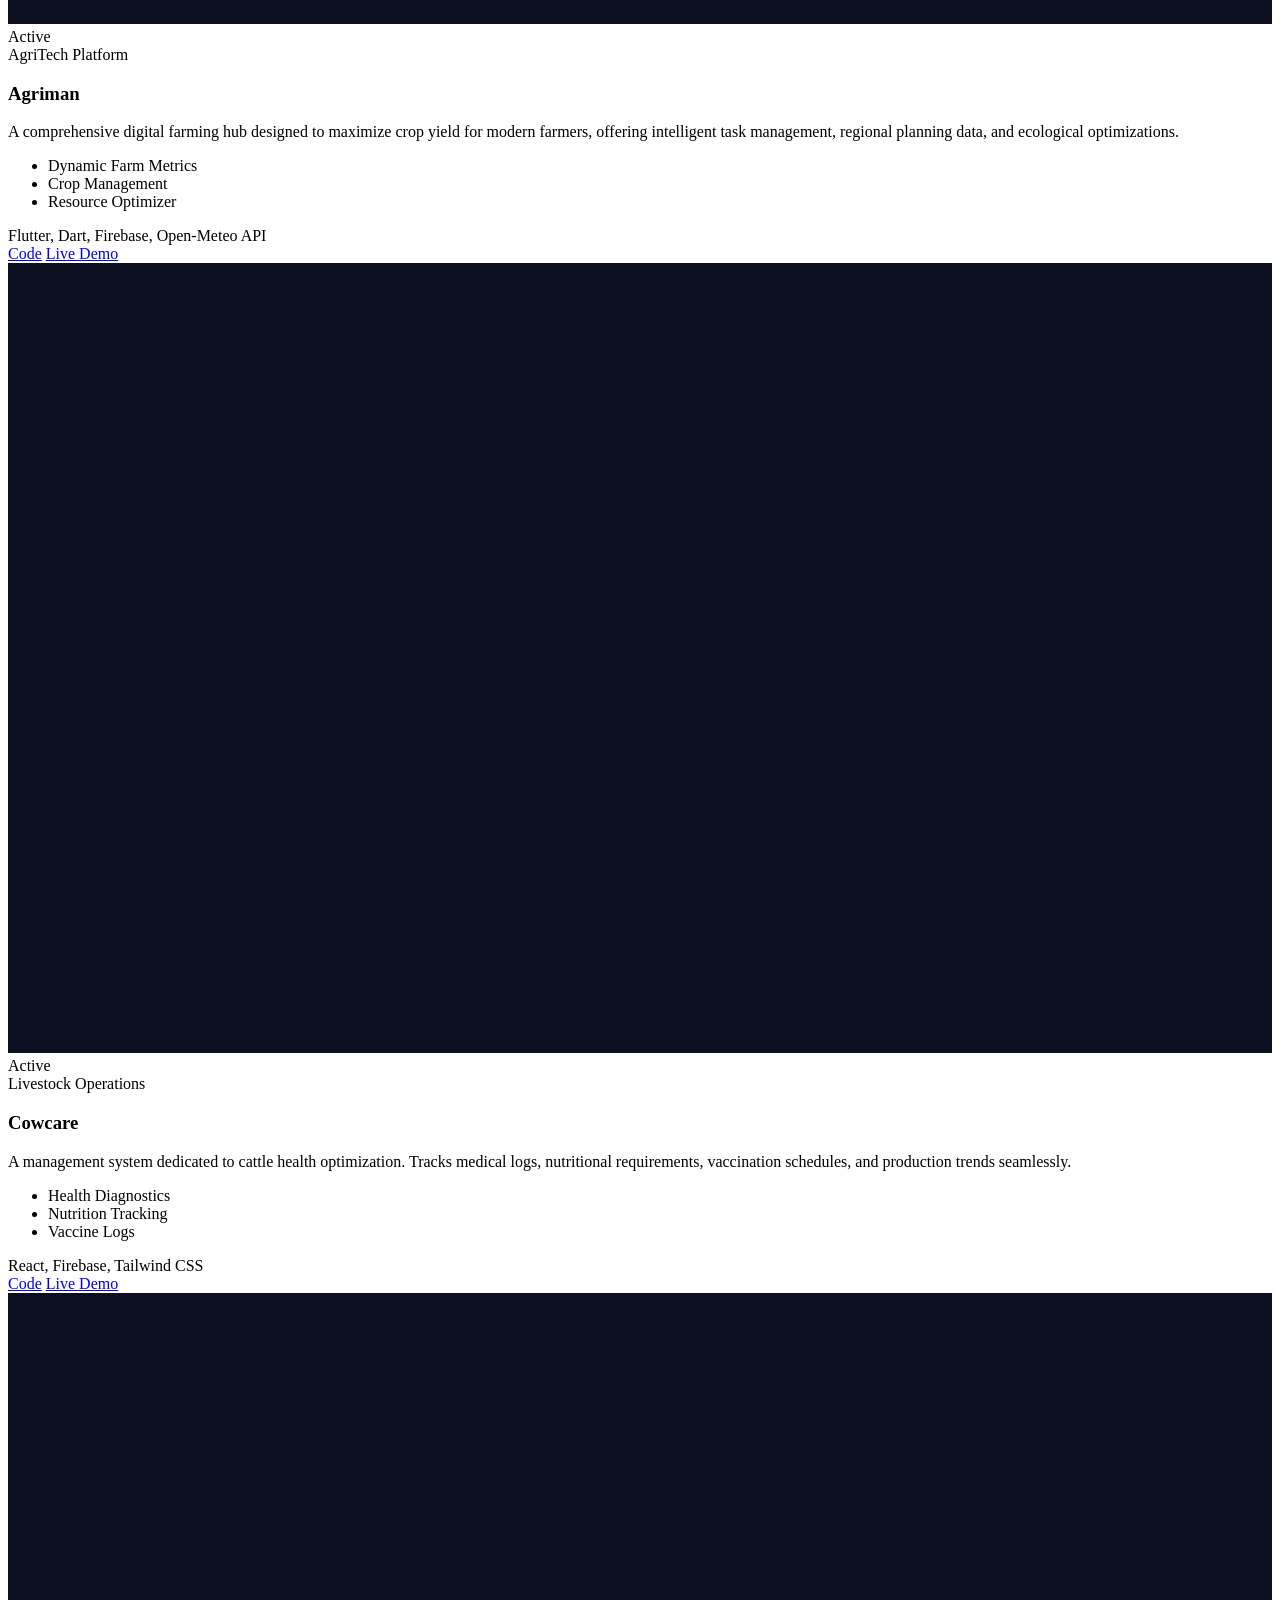
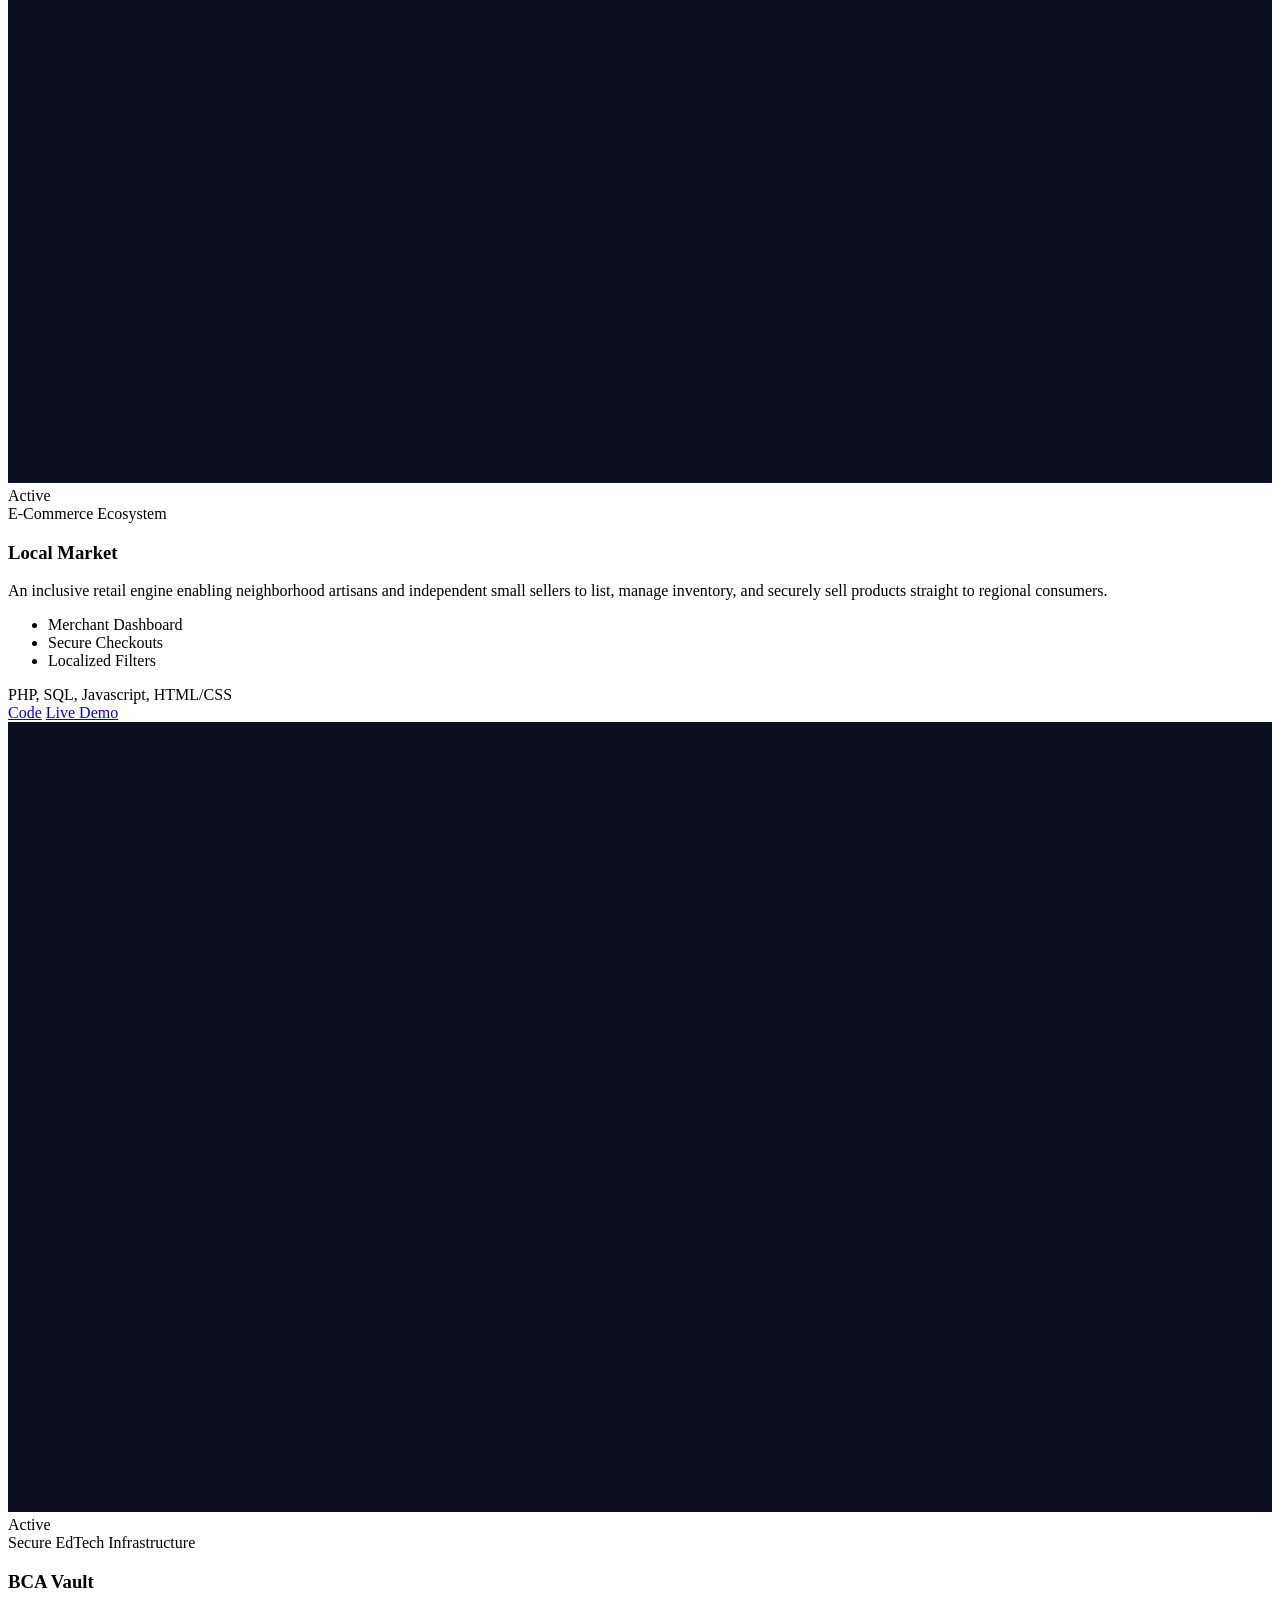
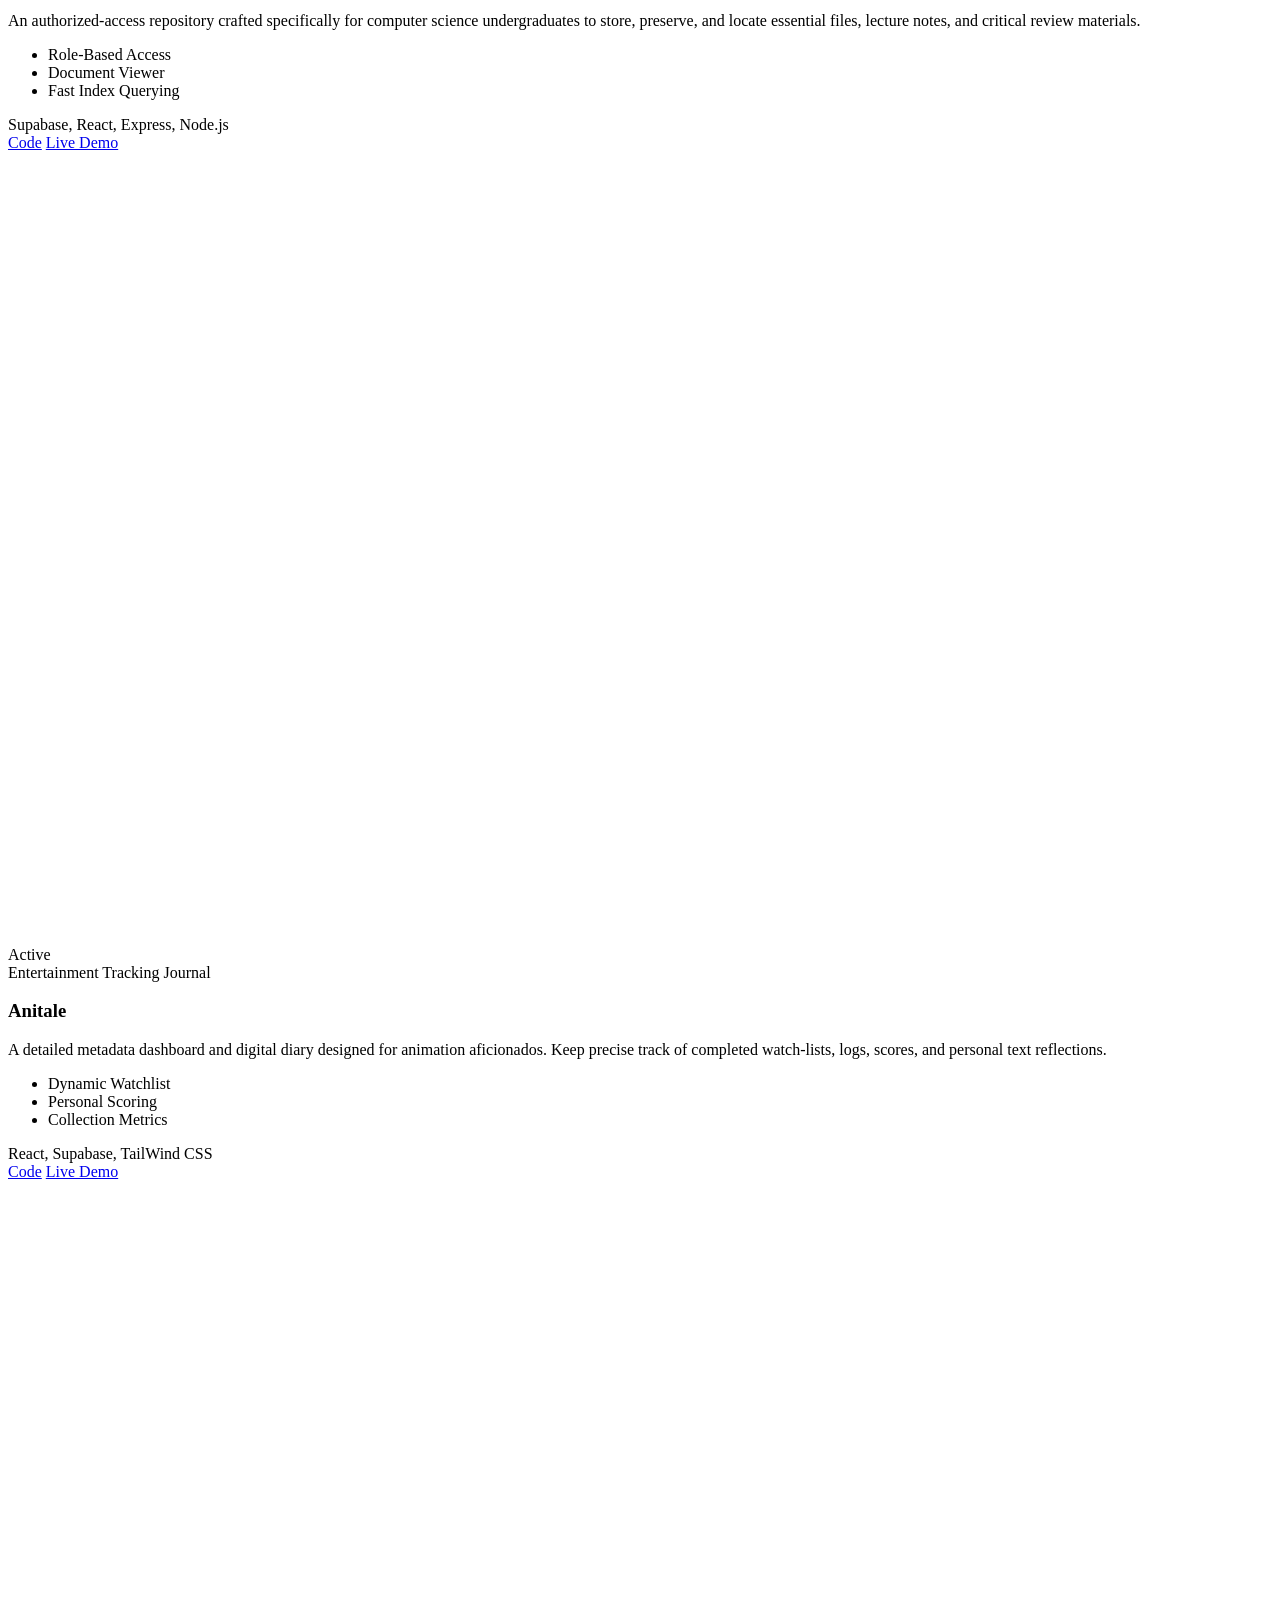
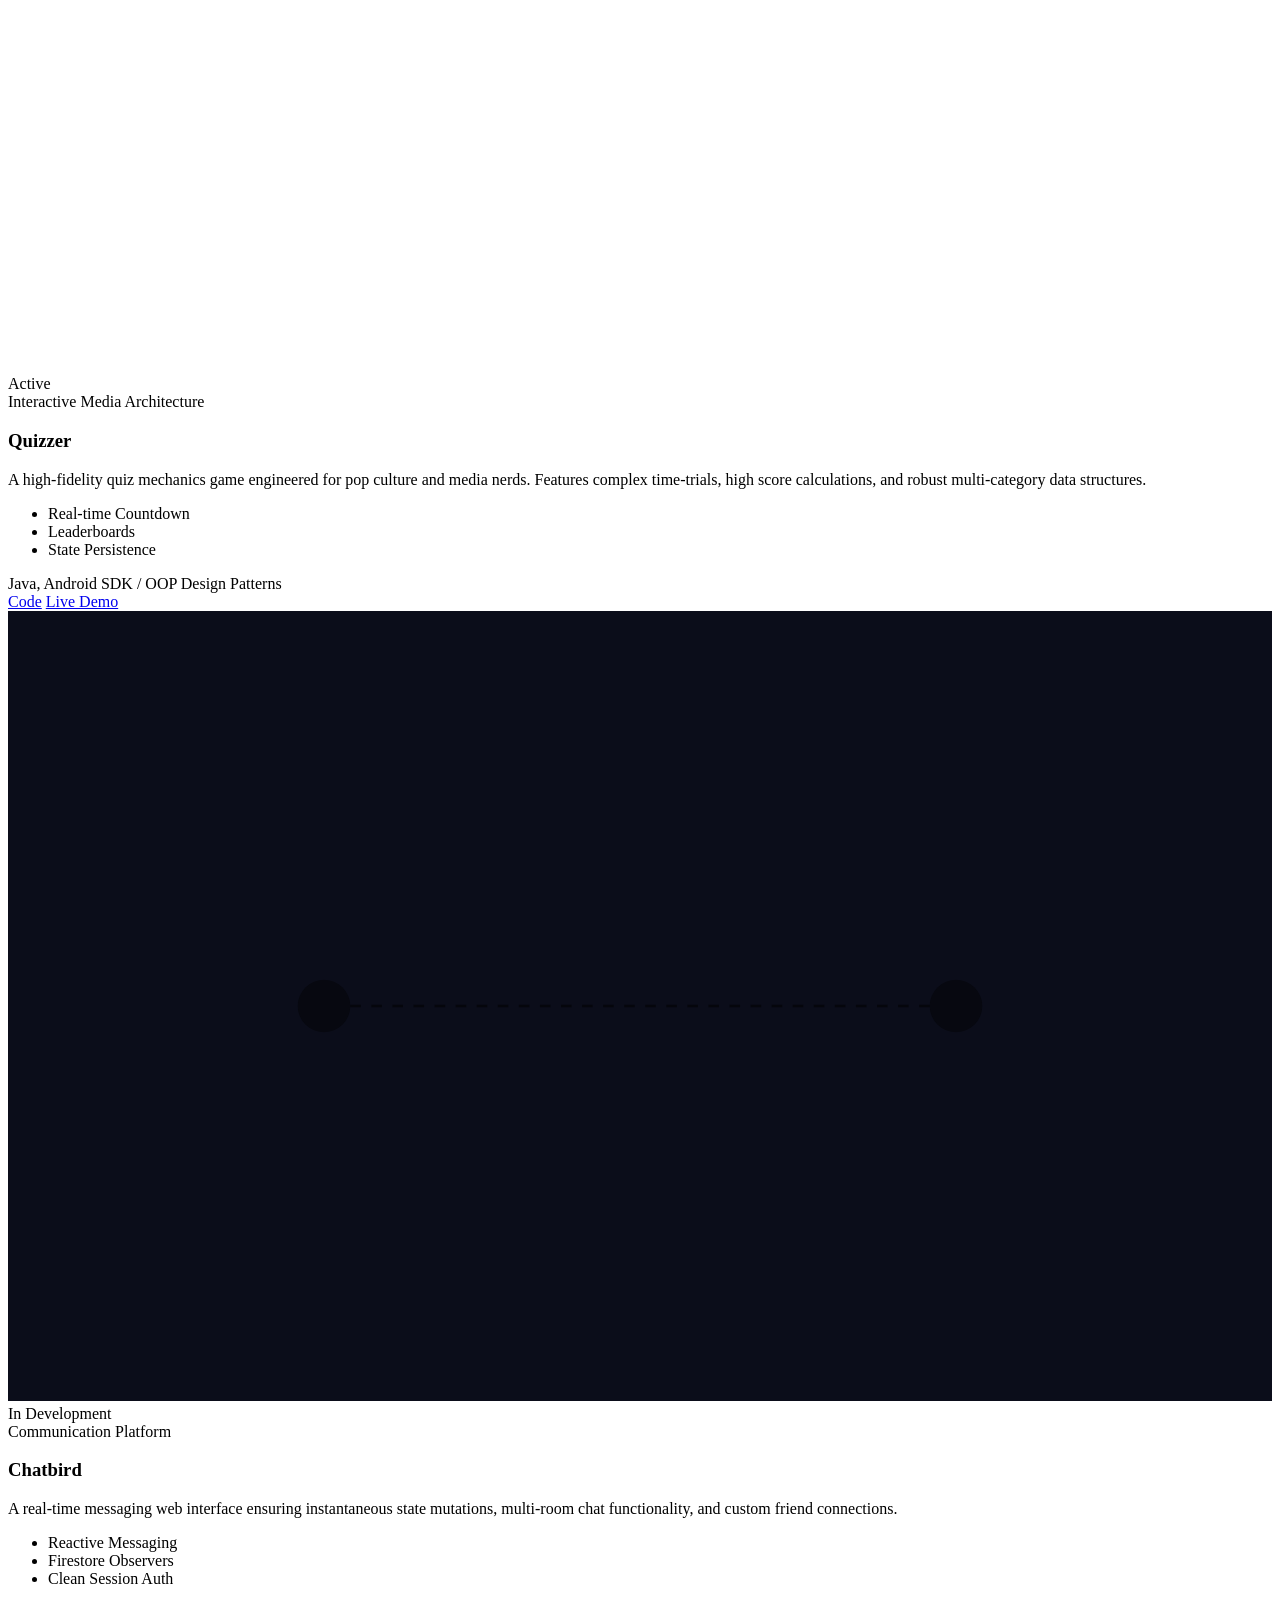
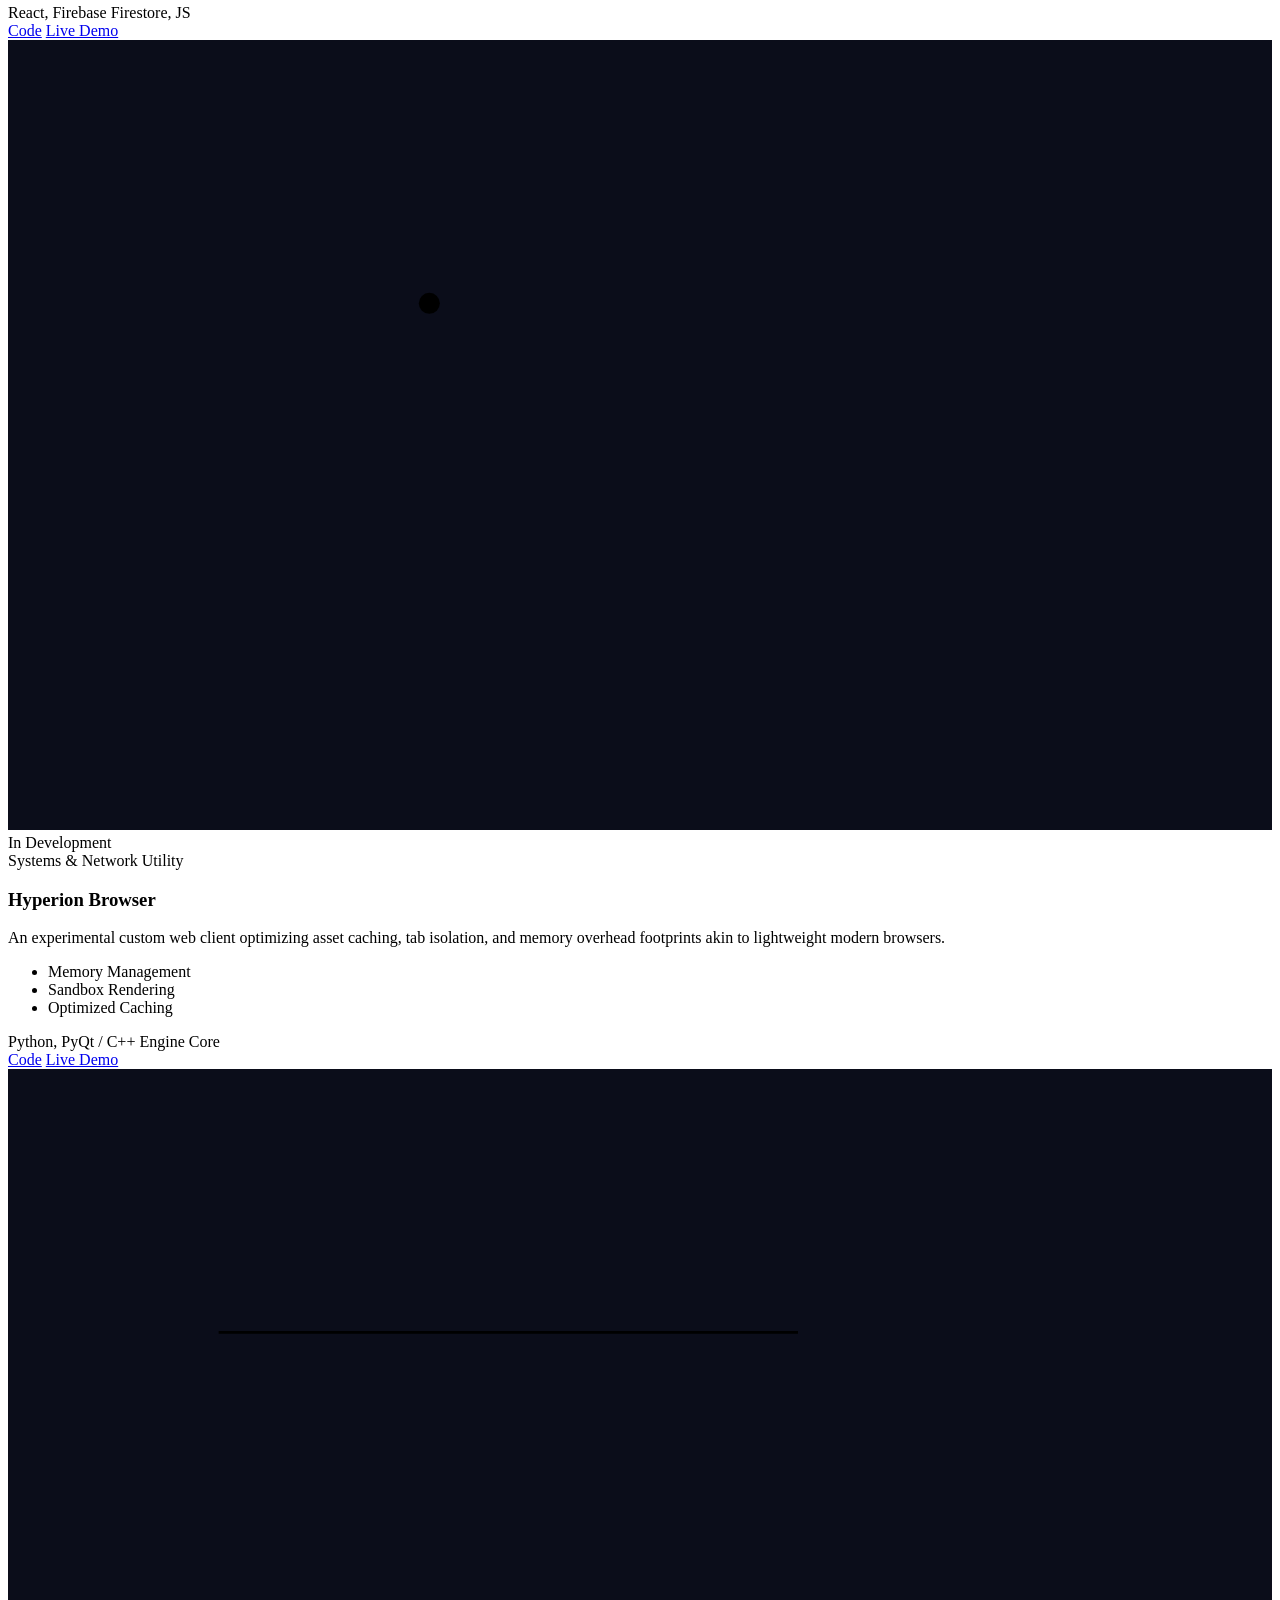
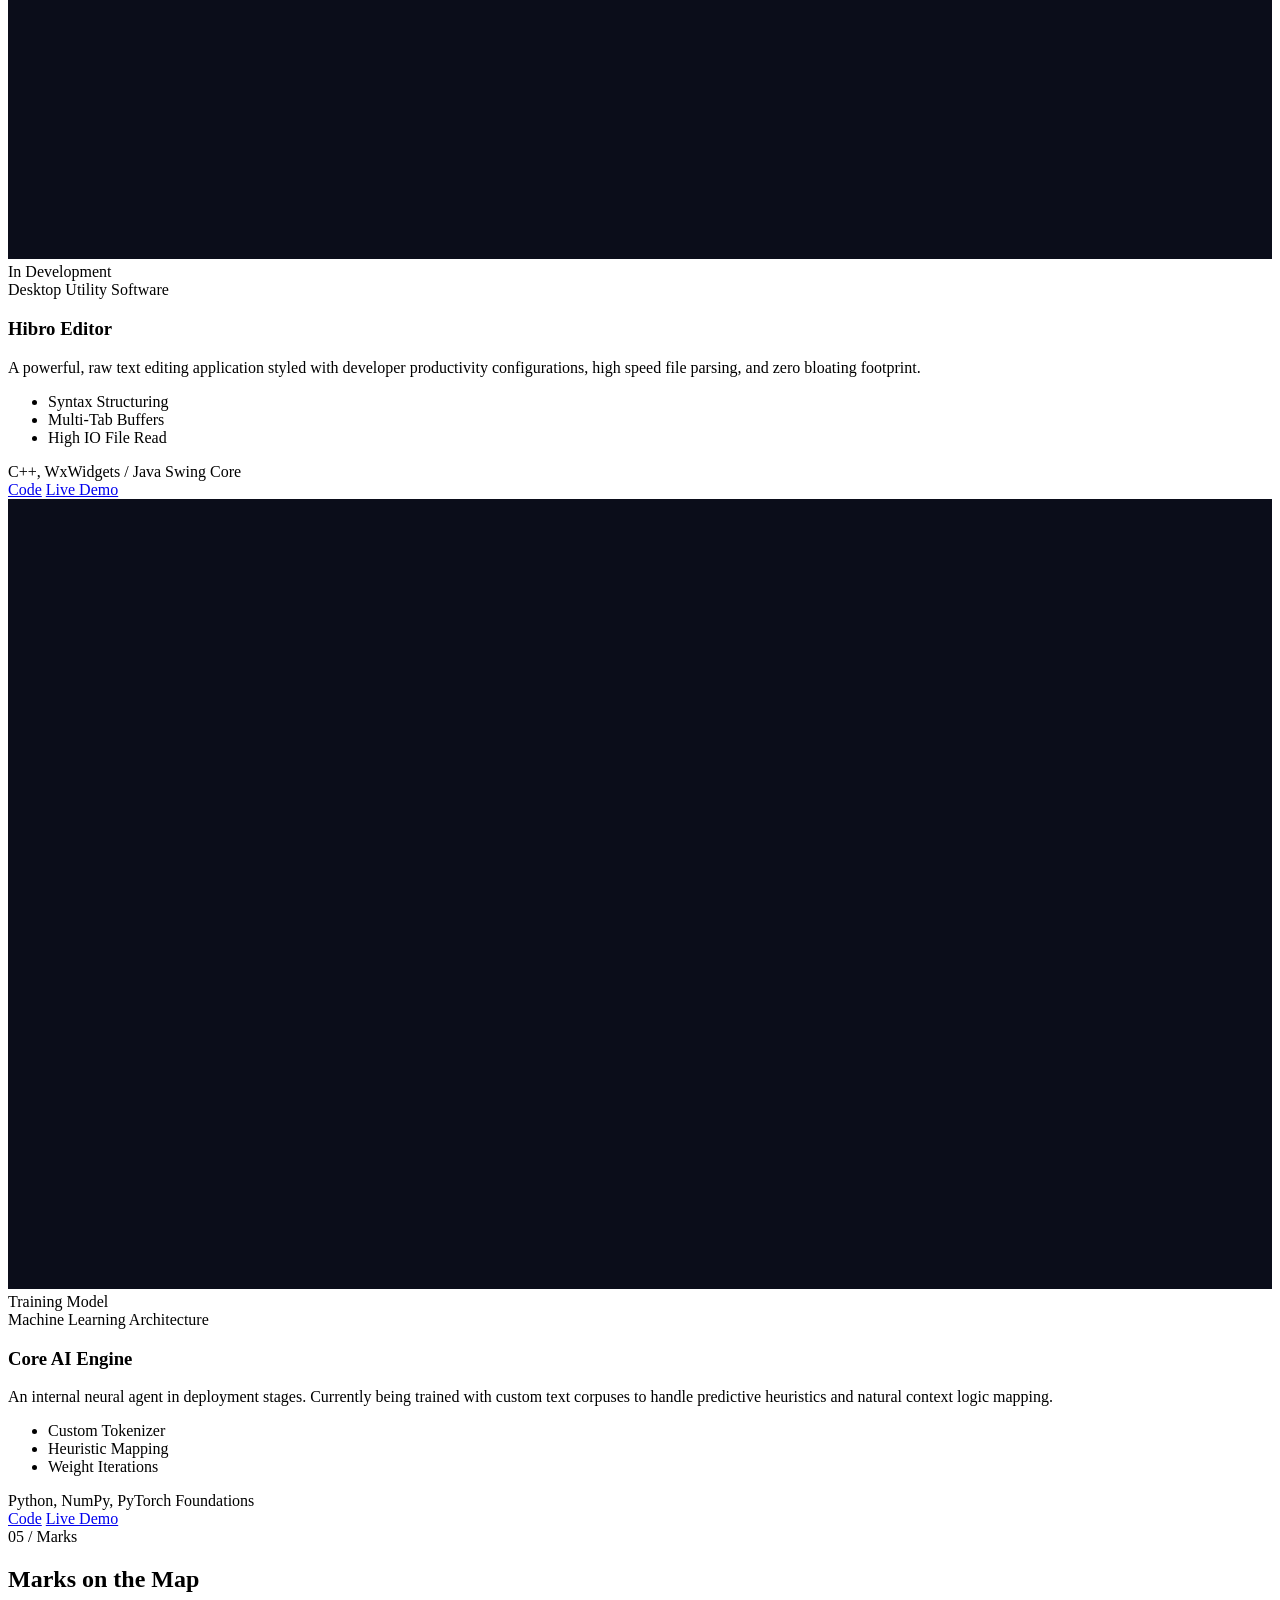
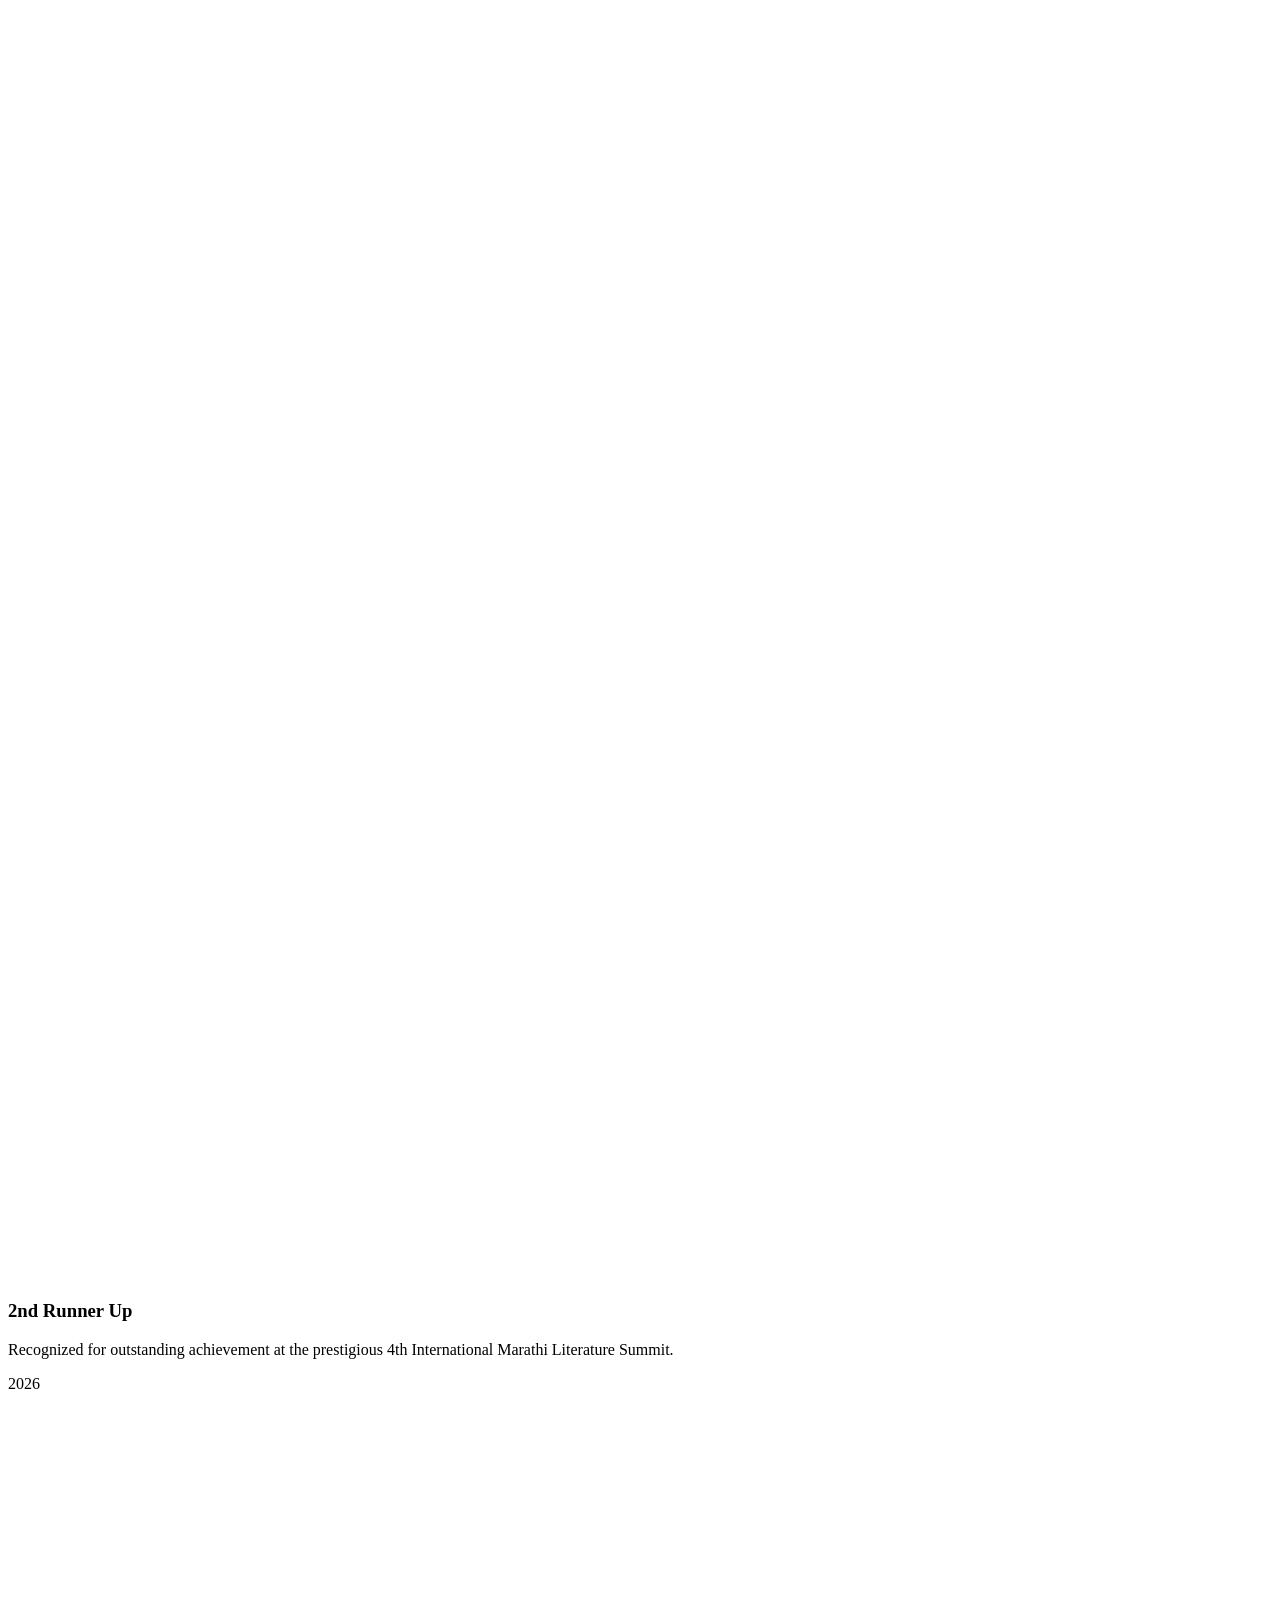
==== commit 09c82d54: "Update print statement from 'Hello' to 'Goodbye'" ====
--- a/index.html
+++ b/index.html
@@ -1,399 +1,564 @@
 <!DOCTYPE html>
-<html lang="en" class="scroll-smooth">
+<!--
+  ===========================================================================
+  WAYFINDER — A CARTOGRAPHER'S PORTFOLIO
+  ===========================================================================
+  Customized for Yadnesh Saindane — CEO, Founder, Full-Stack Developer & Writer
+  ===========================================================================
+-->
+<html lang="en">
 <head>
-    <meta charset="UTF-8">
-    <meta name="viewport" content="width=device-width, initial-scale=1.0">
-    <title>Yadnesh Saindane | Full-Stack Developer</title>
-    <script src="https://cdn.tailwindcss.com"></script>
-    <link rel="preconnect" href="https://fonts.googleapis.com">
-    <link rel="preconnect" href="https://fonts.gstatic.com" crossorigin>
-    <link href="https://fonts.googleapis.com/css2?family=Plus+Jakarta+Sans:wght@300;400;500;600;700;800&display=swap" rel="stylesheet">
-    <!-- Lucide Icons -->
-    <script src="https://unpkg.com/lucide@latest"></script>
-    <style>
-        body {
-            font-family: 'Plus Jakarta Sans', sans-serif;
-            background-color: #020617;
-            color: #f8fafc;
-            overflow-x: hidden;
-        }
-
-        .glass-card {
-            background: rgba(15, 23, 42, 0.4);
-            backdrop-filter: blur(12px);
-            border: 1px solid rgba(255, 255, 255, 0.08);
-            transition: all 0.4s cubic-bezier(0.4, 0, 0.2, 1);
-        }
-
-        .glass-card:hover {
-            border-color: rgba(99, 102, 241, 0.4);
-            transform: translateY(-6px);
-            background: rgba(15, 23, 42, 0.6);
-            box-shadow: 0 25px 50px -12px rgba(0, 0, 0, 0.5);
-        }
-
-        .gradient-text {
-            background: linear-gradient(135deg, #818cf8 0%, #34d399 100%);
-            -webkit-background-clip: text;
-            -webkit-text-fill-color: transparent;
-        }
-
-        .nav-link {
-            position: relative;
-            transition: color 0.3s ease;
-        }
-
-        .nav-link::after {
-            content: '';
-            position: absolute;
-            width: 0;
-            height: 2px;
-            bottom: -4px;
-            left: 0;
-            background: #6366f1;
-            transition: width 0.3s ease;
-        }
-
-        .nav-link:hover::after {
-            width: 100%;
-        }
-
-        .blob {
-            position: absolute;
-            width: 600px;
-            height: 600px;
-            background: linear-gradient(135deg, rgba(99, 102, 241, 0.12) 0%, rgba(16, 185, 129, 0.08) 100%);
-            filter: blur(100px);
-            border-radius: 50%;
-            z-index: -1;
-            animation: float 15s infinite alternate ease-in-out;
-        }
-
-        @keyframes float {
-            from { transform: translate(-5%, -5%) rotate(0deg); }
-            to { transform: translate(10%, 10%) rotate(15deg); }
-        }
-
-        .skill-badge {
-            background: rgba(255, 255, 255, 0.03);
-            border: 1px solid rgba(255, 255, 255, 0.05);
-            transition: all 0.3s ease;
-        }
-
-        .skill-badge:hover {
-            background: rgba(99, 102, 241, 0.1);
-            border-color: rgba(99, 102, 241, 0.3);
-            transform: scale(1.05);
-        }
-
-        .project-img {
-            transition: transform 0.6s ease;
-            object-fit: cover;
-            width: 100%;
-            height: 100%;
-        }
-
-        ::-webkit-scrollbar { width: 6px; }
-        ::-webkit-scrollbar-track { background: #020617; }
-        ::-webkit-scrollbar-thumb { background: #1e293b; border-radius: 10px; }
-        ::-webkit-scrollbar-thumb:hover { background: #4f46e5; }
-
-        .reveal {
-            opacity: 0;
-            transform: translateY(30px);
-            transition: all 0.8s ease-out;
-        }
-        .reveal.active {
-            opacity: 1;
-            transform: translateY(0);
-        }
-
-        /* Hover effect for the Hibro Labs Link */
-        .company-link {
-            transition: all 0.3s ease;
-        }
-        .company-link:hover {
-            color: #818cf8;
-            text-decoration-color: #818cf8;
-        }
-    </style>
+<meta charset="UTF-8">
+<meta name="viewport" content="width=device-width, initial-scale=1.0">
+<title>Yadnesh Saindane — CEO & Full-Stack Developer</title>
+<meta name="description" content="Yadnesh Saindane — CEO & Founder of HibroLabProductions. TYBCA Student, Full-Stack Software Engineer, and Creative Writer based in Nashik.">
+
+<!-- Fonts: Space Grotesk (display), Inter (body), JetBrains Mono (data/labels) -->
+<link rel="preconnect" href="https://fonts.googleapis.com">
+<link rel="preconnect" href="https://fonts.gstatic.com" crossorigin>
+<link href="https://fonts.googleapis.com/css2?family=Space+Grotesk:wght@400;500;600;700&family=Inter:wght@400;500;600&family=JetBrains+Mono:wght@400;500&display=swap" rel="stylesheet">
+
+<link rel="stylesheet" href="style.css">
 </head>
-<body class="selection:bg-indigo-500/30">
-
-    <!-- Background Decoration -->
-    <div class="blob top-[-10%] left-[-10%]"></div>
-    <div class="blob bottom-[5%] right-[-10%] !bg-emerald-500/5"></div>
-
-    <!-- Header / Navbar -->
-    <nav class="fixed top-0 w-full z-50 px-6 py-6">
-        <div class="max-w-6xl mx-auto flex items-center justify-between glass-card px-8 py-4 rounded-3xl">
-            <div class="flex items-center gap-3">
-                <div class="w-10 h-10 bg-indigo-600 rounded-xl flex items-center justify-center font-black text-white italic shadow-lg shadow-indigo-500/20">Y</div>
-                <span class="text-xl font-extrabold tracking-tighter uppercase">Yadnesh.</span>
-            </div>
-            
-            <div class="hidden md:flex items-center gap-8 text-xs font-bold uppercase tracking-widest text-slate-400">
-                <a href="#home" class="nav-link hover:text-white">Home</a>
-                <a href="#projects" class="nav-link hover:text-white">Projects</a>
-                <a href="#skills" class="nav-link hover:text-white">Stack</a>
-                <a href="#contact" class="nav-link hover:text-white">Contact</a>
-            </div>
-
-            <a href="mailto:yadneshsaindane7@gmail.com" class="bg-indigo-600 hover:bg-indigo-500 text-white px-6 py-3 rounded-2xl text-xs font-bold uppercase tracking-widest transition-all shadow-lg shadow-indigo-500/20">
-                Let's Talk
-            </a>
-        </div>
-    </nav>
-
-    <!-- Hero Section -->
-    <section id="home" class="min-h-screen flex flex-col items-center justify-center pt-24 px-6 relative">
-        <div class="max-w-5xl text-center">
-            <div class="inline-flex items-center gap-3 px-4 py-1.5 rounded-full bg-indigo-500/10 border border-indigo-500/20 text-indigo-400 text-[10px] font-black uppercase tracking-[0.2em] mb-8">
-                <span class="relative flex h-2 w-2">
-                    <span class="animate-ping absolute inline-flex h-full w-full rounded-full bg-indigo-400 opacity-75"></span>
-                    <span class="relative inline-flex rounded-full h-2 w-2 bg-indigo-500"></span>
-                </span>
-                SYBCA Student • Nashik, India
-            </div>
-            <h1 class="text-6xl md:text-9xl font-black mb-8 tracking-tighter leading-[0.9]">
-                Yadnesh <br><span class="gradient-text">Saindane.</span>
-            </h1>
-            <p class="text-slate-400 text-lg md:text-xl max-w-2xl mx-auto leading-relaxed mb-12 font-medium">
-                Turning complex logic into intuitive experiences. Full-stack developer specializing in scalable web solutions via 
-                <a href="https://hibro-labs-production.vercel.app/" target="_blank" class="company-link text-white font-bold underline decoration-indigo-500/50">Hibro-Labs Production</a>.
-            </p>
-            <div class="flex flex-col sm:flex-row items-center justify-center gap-5">
-                <a href="#projects" class="w-full sm:w-auto px-10 py-5 bg-white text-slate-950 font-black rounded-2xl hover:bg-indigo-50 transition-all flex items-center justify-center gap-3 uppercase text-xs tracking-widest">
-                    See Projects <i data-lucide="arrow-down" class="w-5 h-5"></i>
-                </a>
-                <a href="https://github.com/yadneshsaindane7-boop" target="_blank" class="w-full sm:w-auto px-10 py-5 glass-card font-black rounded-2xl hover:bg-white/5 transition-all flex items-center justify-center gap-3 uppercase text-xs tracking-widest text-white">
-                    <i data-lucide="github" class="w-5 h-5"></i> GitHub
-                </a>
-            </div>
-        </div>
-        
-        <!-- Scroll Indicator -->
-        <div class="absolute bottom-10 left-1/2 -translate-x-1/2 animate-bounce text-slate-500">
-            <i data-lucide="chevron-down"></i>
-        </div>
-    </section>
-
-    <!-- Tech Stack / Skills -->
-    <section id="skills" class="reveal py-24 px-6 max-w-6xl mx-auto">
-        <div class="text-center mb-16">
-            <h2 class="text-4xl font-black mb-4 uppercase tracking-tighter">My <span class="text-indigo-500">Tech Stack</span></h2>
-            <p class="text-slate-500 text-sm uppercase tracking-widest font-bold">Languages & Technologies</p>
-        </div>
-        
-        <div class="grid grid-cols-2 md:grid-cols-4 lg:grid-cols-5 gap-4">
-            <div class="skill-badge p-6 rounded-3xl flex flex-col items-center gap-3">
-                <i data-lucide="code" class="w-8 h-8 text-blue-400"></i>
-                <span class="font-bold text-sm tracking-tight">C / C++</span>
-            </div>
-            <div class="skill-badge p-6 rounded-3xl flex flex-col items-center gap-3">
-                <i data-lucide="layout" class="w-8 h-8 text-orange-400"></i>
-                <span class="font-bold text-sm tracking-tight">HTML / CSS</span>
-            </div>
-            <div class="skill-badge p-6 rounded-3xl flex flex-col items-center gap-3">
-                <i data-lucide="file-json" class="w-8 h-8 text-yellow-400"></i>
-                <span class="font-bold text-sm tracking-tight">JavaScript</span>
-            </div>
-            <div class="skill-badge p-6 rounded-3xl flex flex-col items-center gap-3">
-                <i data-lucide="smartphone" class="w-8 h-8 text-sky-400"></i>
-                <span class="font-bold text-sm tracking-tight">Flutter / Dart</span>
-            </div>
-            <div class="skill-badge p-6 rounded-3xl flex flex-col items-center gap-3">
-                <i data-lucide="terminal" class="w-8 h-8 text-blue-300"></i>
-                <span class="font-bold text-sm tracking-tight">Python</span>
-            </div>
-            <div class="skill-badge p-6 rounded-3xl flex flex-col items-center gap-3">
-                <i data-lucide="database" class="w-8 h-8 text-emerald-400"></i>
-                <span class="font-bold text-sm tracking-tight">SQL</span>
-            </div>
-            <div class="skill-badge p-6 rounded-3xl flex flex-col items-center gap-3">
-                <i data-lucide="layers" class="w-8 h-8 text-indigo-400"></i>
-                <span class="font-bold text-sm tracking-tight">Data Structures</span>
-            </div>
-            <div class="skill-badge p-6 rounded-3xl flex flex-col items-center gap-3">
-                <i data-lucide="git-branch" class="w-8 h-8 text-red-400"></i>
-                <span class="font-bold text-sm tracking-tight">Git</span>
-            </div>
-            <div class="skill-badge p-6 rounded-3xl flex flex-col items-center gap-3">
-                <i data-lucide="server" class="w-8 h-8 text-white"></i>
-                <span class="font-bold text-sm tracking-tight">PHP</span>
-            </div>
-            <div class="skill-badge p-6 rounded-3xl flex flex-col items-center gap-3">
-                <i data-lucide="pen-tool" class="w-8 h-8 text-white"></i>
-                <span class="font-bold text-sm tracking-tight">Writer</span>
-            </div>
-        </div>
-    </section>
-
-    <!-- Projects Section -->
-    <section id="projects" class="reveal py-24 px-6 max-w-7xl mx-auto">
-        <div class="flex flex-col md:flex-row md:items-end justify-between mb-16 gap-4">
-            <div class="max-w-xl">
-                <h2 class="text-5xl font-black mb-6 uppercase tracking-tighter">My <span class="text-indigo-500">Projects</span></h2>
-                <p class="text-slate-400 font-medium italic">Building tools that matter for the community.</p>
-            </div>
-            <a href="https://github.com/yadneshsaindane7-boop" target="_blank" class="bg-indigo-600/10 hover:bg-indigo-600 text-indigo-400 hover:text-white px-8 py-4 rounded-2xl text-xs font-bold uppercase tracking-widest transition-all">
-                View GitHub Repos
-            </a>
-        </div>
-
-        <div class="grid md:grid-cols-2 lg:grid-cols-3 gap-8">
-            <!-- Project 1: Agri-Man -->
-            <div class="glass-card p-6 rounded-[32px] group">
-                <div class="overflow-hidden rounded-2xl aspect-video bg-slate-800 mb-6 relative">
-                    <img src="https://images.unsplash.com/photo-1523348837708-15d4a09cfac2?auto=format&fit=crop&q=80&w=800" alt="Agri-Man" class="project-img opacity-50 group-hover:opacity-100">
-                    <div class="absolute inset-0 bg-gradient-to-t from-slate-950/80 to-transparent"></div>
-                </div>
-                <h3 class="text-2xl font-black mb-2 tracking-tight">Agri-Man</h3>
-                <p class="text-slate-400 text-sm mb-6 leading-relaxed">Localized platform for farmers in Nashik/Maharashtra with Marathi language support.</p>
-                <div class="flex flex-wrap gap-2 mt-auto">
-                    <span class="px-3 py-1 bg-indigo-500/10 text-indigo-400 rounded-lg text-[10px] font-black uppercase tracking-wider">Solution</span>
-                    <a href="https://agri-man.vercel.app/" target="_blank" class="px-3 py-1 bg-white/10 hover:bg-white/20 text-white rounded-lg text-[10px] font-black uppercase flex items-center gap-1 ml-auto">Live <i data-lucide="external-link" class="w-3 h-3"></i></a>
-                </div>
-            </div>
-
-            <!-- Project 2: BCA Vault -->
-            <div class="glass-card p-6 rounded-[32px] group">
-                <div class="overflow-hidden rounded-2xl aspect-video bg-slate-800 mb-6 relative">
-                    <img src="https://images.unsplash.com/photo-1497633762265-9d179a990aa6?auto=format&fit=crop&q=80&w=800" alt="BCA Vault" class="project-img opacity-50 group-hover:opacity-100">
-                    <div class="absolute inset-0 bg-gradient-to-t from-slate-950/80 to-transparent"></div>
-                </div>
-                <h3 class="text-2xl font-black mb-2 tracking-tight">BCA Vault</h3>
-                <p class="text-slate-400 text-sm mb-6 leading-relaxed">Digital repository for BCA students to access study material, IMPs, and previous notes.</p>
-                <div class="flex flex-wrap gap-2 mt-auto">
-                    <span class="px-3 py-1 bg-emerald-500/10 text-emerald-400 rounded-lg text-[10px] font-black uppercase tracking-wider">Education</span>
-                    <a href="https://bca-for-friends.vercel.app/" target="_blank" class="px-3 py-1 bg-white/10 hover:bg-white/20 text-white rounded-lg text-[10px] font-black uppercase flex items-center gap-1 ml-auto">Live <i data-lucide="external-link" class="w-3 h-3"></i></a>
-                </div>
-            </div>
-
-            <!-- Project 3: Anitale -->
-            <div class="glass-card p-6 rounded-[32px] group">
-                <div class="overflow-hidden rounded-2xl aspect-video bg-slate-800 mb-6 relative">
-                    <img src="https://images.unsplash.com/photo-1518709268805-4e9042af9f23?auto=format&fit=crop&q=80&w=800" alt="Anitale" class="project-img opacity-50 group-hover:opacity-100">
-                </div>
-                <h3 class="text-2xl font-black mb-2 tracking-tight">Anitale</h3>
-                <p class="text-slate-400 text-sm mb-6 leading-relaxed">Immersive storytelling experience focused on fluid animations and narrative design.</p>
-                <div class="flex flex-wrap gap-2 mt-auto">
-                    <span class="px-3 py-1 bg-purple-500/10 text-purple-400 rounded-lg text-[10px] font-black uppercase tracking-wider">Immersive</span>
-                    <a href="https://ani-tale.vercel.app/" target="_blank" class="px-3 py-1 bg-white/10 hover:bg-white/20 text-white rounded-lg text-[10px] font-black uppercase flex items-center gap-1 ml-auto">Live <i data-lucide="external-link" class="w-3 h-3"></i></a>
-                </div>
-            </div>
-
-            <!-- Project 4: Quizzer -->
-            <div class="glass-card p-6 rounded-[32px] group">
-                <div class="overflow-hidden rounded-2xl aspect-video bg-slate-800 mb-6 relative">
-                    <img src="https://images.unsplash.com/photo-1606326666333-47992022416b?auto=format&fit=crop&q=80&w=800" alt="Quizzer" class="project-img opacity-50 group-hover:opacity-100">
-                </div>
-                <h3 class="text-2xl font-black mb-2 tracking-tight">Quizzer</h3>
-                <p class="text-slate-400 text-sm mb-6 leading-relaxed">Interactive quiz game featuring category selection and dynamic scoring systems.</p>
-                <div class="flex flex-wrap gap-2 mt-auto">
-                    <span class="px-3 py-1 bg-yellow-500/10 text-yellow-400 rounded-lg text-[10px] font-black uppercase tracking-wider">Game</span>
-                    <a href="https://quizzer-phi-pearl.vercel.app/" target="_blank" class="px-3 py-1 bg-white/10 hover:bg-white/20 text-white rounded-lg text-[10px] font-black uppercase flex items-center gap-1 ml-auto">Live <i data-lucide="external-link" class="w-3 h-3"></i></a>
-                </div>
-            </div>
-
-            <!-- Project 5: Snakey -->
-            <div class="glass-card p-6 rounded-[32px] group">
-                <div class="overflow-hidden rounded-2xl aspect-video bg-slate-800 mb-6 relative">
-                    <img src="https://images.unsplash.com/photo-1550745165-9bc0b252726f?auto=format&fit=crop&q=80&w=800" alt="Snakey" class="project-img opacity-50 group-hover:opacity-100">
-                </div>
-                <h3 class="text-2xl font-black mb-2 tracking-tight">Snakey</h3>
-                <p class="text-slate-400 text-sm mb-6 leading-relaxed">Modern web recreation of the classic snake game using JS and HTML5 Canvas API.</p>
-                <div class="flex flex-wrap gap-2 mt-auto">
-                    <span class="px-3 py-1 bg-slate-500/10 text-slate-400 rounded-lg text-[10px] font-black uppercase tracking-wider">Canvas API</span>
-                    <a href="https://snakey283.vercel.app/" target="_blank" class="px-3 py-1 bg-white/10 hover:bg-white/20 text-white rounded-lg text-[10px] font-black uppercase flex items-center gap-1 ml-auto">Live <i data-lucide="external-link" class="w-3 h-3"></i></a>
-                </div>
-            </div>
-
-            <!-- Project 6: CowCare -->
-            <div class="glass-card p-6 rounded-[32px] group">
-                <div class="overflow-hidden rounded-2xl aspect-video bg-slate-800 mb-6 relative">
-                    <img src="https://images.unsplash.com/photo-1546445317-29f4545e9d53?auto=format&fit=crop&q=80&w=800" alt="CowCare" class="project-img opacity-50 group-hover:opacity-100">
-                </div>
-                <h3 class="text-2xl font-black mb-2 tracking-tight">CowCare</h3>
-                <p class="text-slate-400 text-sm mb-6 leading-relaxed">Application conceptualized for livestock management and health tracking for rural users.</p>
-                <div class="flex flex-wrap gap-2 mt-auto">
-                    <span class="px-3 py-1 bg-red-500/10 text-red-400 rounded-lg text-[10px] font-black uppercase tracking-wider">Healthcare</span>
-                    <a href="https://cowcare.infinityfreeapp.com/" target="_blank" class="px-3 py-1 bg-white/10 hover:bg-white/20 text-white rounded-lg text-[10px] font-black uppercase flex items-center gap-1 ml-auto">Live <i data-lucide="external-link" class="w-3 h-3"></i></a>
-                </div>
-            </div>
-        </div>
-    </section>
-
-    <!-- Contact Section -->
-    <section id="contact" class="reveal py-32 px-6 max-w-6xl mx-auto">
-        <div class="glass-card p-12 md:p-20 rounded-[60px] text-center relative overflow-hidden">
-            <div class="relative z-10">
-                <h2 class="text-5xl md:text-7xl font-black mb-8 tracking-tighter uppercase">Let's <span class="text-indigo-500">Connect</span></h2>
-                <p class="text-slate-400 mb-12 max-w-lg mx-auto font-medium text-lg leading-relaxed">Always open to discussions about software architecture, new projects, or cool tech. Reach out below!</p>
-                
-                <div class="flex flex-col items-center gap-6">
-                    <a href="mailto:yadneshsaindane7@gmail.com" class="text-2xl md:text-3xl font-black hover:text-indigo-400 transition-colors tracking-tight underline underline-offset-8 decoration-indigo-500/30">yadneshsaindane7@gmail.com</a>
-                    <div class="flex flex-wrap justify-center gap-4 mt-8">
-                        <a href="https://github.com/yadneshsaindane7-boop" target="_blank" class="p-4 glass-card rounded-2xl hover:bg-indigo-600 transition-all" title="GitHub"><i data-lucide="github" class="w-6 h-6"></i></a>
-                        <a href="http://www.linkedin.com/in/yadneshsaindane0208" target="_blank" class="p-4 glass-card rounded-2xl hover:bg-blue-600 transition-all" title="LinkedIn"><i data-lucide="linkedin" class="w-6 h-6"></i></a>
-                        <a href="https://www.instagram.com/283march" target="_blank" class="p-4 glass-card rounded-2xl hover:bg-pink-600 transition-all" title="Instagram"><i data-lucide="instagram" class="w-6 h-6"></i></a>
-                        <a href="https://wa.me/917219166304" target="_blank" class="p-4 glass-card rounded-2xl hover:bg-emerald-600 transition-all" title="WhatsApp"><i data-lucide="message-circle" class="w-6 h-6"></i></a>
-                        <a href="tel:+917219166304" class="p-4 glass-card rounded-2xl hover:bg-emerald-600 transition-all" title="Call Me"><i data-lucide="phone" class="w-6 h-6"></i></a>
-                    </div>
-                </div>
-            </div>
-            
-            <div class="absolute -top-32 -left-32 w-96 h-96 bg-indigo-600/10 blur-[100px] rounded-full"></div>
-            <div class="absolute -bottom-32 -right-32 w-96 h-96 bg-emerald-600/10 blur-[100px] rounded-full"></div>
-        </div>
-    </section>
-
-    <!-- Footer -->
-    <footer class="py-16 px-6 border-t border-slate-900 text-center">
-        <div class="max-w-6xl mx-auto flex flex-col md:flex-row justify-between items-center gap-8">
-            <div class="flex items-center gap-3">
-                <div class="w-8 h-8 bg-indigo-600 rounded-lg flex items-center justify-center font-black text-white italic">Y</div>
-                <span class="text-lg font-black tracking-tighter uppercase">Yadnesh Saindane.</span>
-            </div>
-            <p class="text-slate-600 text-[10px] font-black uppercase tracking-[0.4em]">
-                © 2026 Hibro-Labs Production • Nashik, Maharashtra
-            </p>
-        </div>
-    </footer>
-
-    <script>
-        // Initialize Lucide icons
-        lucide.createIcons();
-
-        // Optimized Reveal Function
-        function reveal() {
-            const reveals = document.querySelectorAll(".reveal");
-            for (let i = 0; i < reveals.length; i++) {
-                const windowHeight = window.innerHeight;
-                const elementTop = reveals[i].getBoundingClientRect().top;
-                const elementVisible = 100;
-                if (elementTop < windowHeight - elementVisible) {
-                    reveals[i].classList.add("active");
-                }
-            }
-        }
-
-        // Run on scroll and load
-        window.addEventListener("scroll", reveal);
-        window.addEventListener("load", () => {
-            setTimeout(reveal, 100);
-            
-            // Safety: Force visible after 2 seconds if still hidden
-            setTimeout(() => {
-                document.querySelectorAll(".reveal").forEach(el => el.classList.add("active"));
-            }, 2000);
-        });
-
-        // Add smooth hover to skill cards
-        const skills = document.querySelectorAll('.skill-badge');
-        skills.forEach((skill, index) => {
-            skill.style.transitionDelay = `${index * 30}ms`;
-        });
-    </script>
+<body>
+
+<!-- =======================================================================
+     PRELOADER
+     ======================================================================= -->
+<div class="preloader" id="preloader" aria-hidden="true">
+  <svg class="preloader__mark" viewBox="0 0 160 160" fill="none">
+    <circle class="preloader__ring" cx="80" cy="80" r="64" />
+    <text class="preloader__letters" x="80" y="98" text-anchor="middle">Y S</text>
+  </svg>
+  <p class="preloader__status"><span id="preloaderPct">0</span>% — charting the page</p>
+</div>
+
+<!-- Fixed scroll-progress bar -->
+<div class="scrollbar" aria-hidden="true"><div class="scrollbar__fill" id="scrollFill"></div></div>
+
+<!-- Custom cursor -->
+<div class="cursor" id="cursor" aria-hidden="true">
+  <div class="cursor__dot"></div>
+  <div class="cursor__ring"></div>
+</div>
+<canvas id="cursorTrail" aria-hidden="true"></canvas>
+
+<!-- =======================================================================
+     CONSTELLATION NAV
+     ======================================================================= -->
+<nav class="constellation" aria-label="Section navigation">
+  <svg class="constellation__line" width="2" height="100%" preserveAspectRatio="none" aria-hidden="true">
+    <line x1="1" y1="0" x2="1" y2="100%" class="constellation__track"/>
+    <line x1="1" y1="0" x2="1" y2="0" class="constellation__progress" id="constellationProgress"/>
+  </svg>
+  <ul class="constellation__list" id="constellationList">
+    <li><a href="#hero" data-label="Origin" class="is-active"><span class="constellation__dot"></span><span class="constellation__tag">Origin</span></a></li>
+    <li><a href="#about" data-label="Profile"><span class="constellation__dot"></span><span class="constellation__tag">Profile</span></a></li>
+    <li><a href="#skills" data-label="Stack"><span class="constellation__dot"></span><span class="constellation__tag">Stack</span></a></li>
+    <li><a href="#projects" data-label="Works"><span class="constellation__dot"></span><span class="constellation__tag">Works</span></a></li>
+    <li><a href="#achievements" data-label="Marks"><span class="constellation__dot"></span><span class="constellation__tag">Marks</span></a></li>
+    <li><a href="#contact" data-label="Signal"><span class="constellation__dot"></span><span class="constellation__tag">Signal</span></a></li>
+  </ul>
+</nav>
+
+<!-- Top utility bar -->
+<header class="topbar">
+  <a href="#hero" class="topbar__mark">Y S<span>·</span></a>
+  <button class="topbar__menu" id="menuToggle" aria-expanded="false" aria-controls="mobileMenu" aria-label="Open menu">
+    <span></span><span></span><span></span>
+  </button>
+</header>
+
+<!-- Mobile menu -->
+<div class="mobile-menu" id="mobileMenu" aria-hidden="true">
+  <ul>
+    <li><a href="#hero">01 — Origin</a></li>
+    <li><a href="#about">02 — Profile</a></li>
+    <li><a href="#skills">03 — Stack</a></li>
+    <li><a href="#projects">04 — Works</a></li>
+    <li><a href="#achievements">05 — Marks</a></li>
+    <li><a href="#contact">06 — Signal</a></li>
+  </ul>
+</div>
+
+<main id="top">
+
+  <!-- =====================================================================
+       1. HERO
+       ===================================================================== -->
+  <section class="hero" id="hero">
+    <div class="hero__field" id="heroField" aria-hidden="true"></div>
+
+    <svg class="hero__contour" viewBox="0 0 1200 800" preserveAspectRatio="none" aria-hidden="true">
+      <path id="contourPath" d="M-100,400 C200,250 400,550 700,380 C950,240 1100,460 1300,360" />
+    </svg>
+
+    <div class="hero__content">
+      <p class="hero__eyebrow reveal-up"><span class="eyebrow-dot"></span>CEO & Founder, HibroLabProductions</p>
+      <h1 class="hero__name reveal-up" data-delay="1">
+        <span class="hero__name-line" data-speed="0.4">Yadnesh Saindane</span>
+      </h1>
+      <p class="hero__tagline reveal-up" data-delay="2">Just a Nerd & Creative Storyteller</p>
+      <p class="hero__bio reveal-up" data-delay="3">A TYBCA student building complex digital tools by day and crafting fictional worlds through code, songs, and novels by night.</p>
+
+      <div class="hero__actions reveal-up" data-delay="4">
+        <a href="#projects" class="btn btn--primary magnetic">
+          <span>View Projects</span>
+        </a>
+        <a href="y_resume.pdf" class="btn btn--ghost magnetic" download>
+          <span>Download Resume</span>
+        </a>
+        <a href="#contact" class="btn btn--text magnetic">
+          <span>Contact Me</span>
+          <svg width="14" height="14" viewBox="0 0 14 14" fill="none"><path d="M3 11L11 3M11 3H4M11 3V10" stroke="currentColor" stroke-width="1.4" stroke-linecap="round" stroke-linejoin="round"/></svg>
+        </a>
+      </div>
+    </div>
+
+    
+  </section>
+
+  <!-- =====================================================================
+       2. ABOUT
+       ===================================================================== -->
+  <section class="about" id="about">
+    <div class="section-head reveal-up">
+      <span class="section-head__eyebrow">02 / Profile</span>
+      <h2 class="section-head__title">Field Notes</h2>
+    </div>
+
+    <div class="about__grid">
+      <div class="about__portrait reveal-up tilt">
+        <div class="about__coords">
+          <div><span>AGE</span><strong>22</strong></div>
+          <div><span>BASE</span><strong>Nashik, Maharashtra</strong></div>
+          <div><span>ROLE</span><strong>CEO & Founder</strong></div>
+          <div><span>COMPANY</span><strong><a href="#" style="color:var(--signal); text-decoration:underline;">HibroLabProductions</a></strong></div>
+        </div>
+      </div>
+
+      <div class="about__copy">
+        <p class="about__text reveal-up">I am an engineered paradox: a highly technical full-stack developer obsessed with performance and logic, deeply intertwined with the soul of a creative writer. As the leader of HibroLabProductions, I engineer platforms that address genuine user problems, stretching from decentralized agricultural tools to secured academic vaults. Beyond the binary of my tech stack, I communicate through stories and music, pouring my extra energy into writing deep songs, scripts, and working on my debut novel.</p>
+
+        <dl class="about__facts">
+          <div class="reveal-up">
+            <dt>Education</dt>
+            <dd>Bachelor of Computer Applications (TYBCA), KTHM College (FY CGPA: 9.56 / SY: Result Awaited)</dd>
+          </div>
+          <div class="reveal-up">
+            <dt>Core Fields</dt>
+            <dd>Full-Stack Web/App Engineering, Data Structures & Algorithms, Creative Literature, Product Development</dd>
+          </div>
+          <div class="reveal-up">
+            <dt>Interests</dt>
+            <dd>System Architecture, Pop Culture, Novel Composition, Audio Engineering, Interface Minimalism</dd>
+          </div>
+        </dl>
+      </div>
+    </div>
+  </section>
+
+  <!-- =====================================================================
+       3. SKILLS
+       ===================================================================== -->
+  <section class="skills" id="skills">
+    <div class="section-head reveal-up">
+      <span class="section-head__eyebrow">03 / Stack</span>
+      <h2 class="section-head__title">Instruments Onboard</h2>
+      <p class="section-head__sub">A map of frameworks, systems, and logic languages utilized across production ecosystems.</p>
+    </div>
+
+    <div class="orbit-system reveal-up" id="orbitSystem">
+      <div class="orbit-system__core">
+        <span>Y S</span>
+      </div>
+
+      <!-- Ring 1 — Programming Languages & Foundations -->
+      <div class="orbit orbit--1" style="--ring:1">
+        <div class="orbit__path"></div>
+        <div class="orbit__node" style="--n:0" tabindex="0"><span class="orbit__label">Flutter & Dart</span></div>
+        <div class="orbit__node" style="--n:1" tabindex="0"><span class="orbit__label">Python</span></div>
+        <div class="orbit__node" style="--n:2" tabindex="0"><span class="orbit__label">Java</span></div>
+      </div>
+
+      <!-- Ring 2 — Engineering Core -->
+      <div class="orbit orbit--2" style="--ring:2">
+        <div class="orbit__path"></div>
+        <div class="orbit__node" style="--n:0" tabindex="0"><span class="orbit__label">C / C++</span></div>
+        <div class="orbit__node" style="--n:1" tabindex="0"><span class="orbit__label">DSA</span></div>
+      </div>
+
+      <!-- Ring 3 — Databases & Backend -->
+      <div class="orbit orbit--3" style="--ring:3">
+        <div class="orbit__path"></div>
+        <div class="orbit__node" style="--n:0" tabindex="0"><span class="orbit__label">Supabase</span></div>
+        <div class="orbit__node" style="--n:1" tabindex="0"><span class="orbit__label">Firebase & Firestore</span></div>
+      </div>
+
+      <!-- Ring 4 — Web Frameworks & Version Control -->
+      <div class="orbit orbit--4" style="--ring:4">
+        <div class="orbit__path"></div>
+        <div class="orbit__node" style="--n:0" tabindex="0"><span class="orbit__label">React</span></div>
+        <div class="orbit__node" style="--n:1" tabindex="0"><span class="orbit__label">SQL & PHP</span></div>
+        <div class="orbit__node" style="--n:2" tabindex="0"><span class="orbit__label">Git & GitHub</span></div>
+      </div>
+    </div>
+
+    <!-- Fallback accessibility list -->
+    <ul class="skills__flat" aria-hidden="true">
+      <li>Flutter & Dart</li><li>C / C++</li><li>Python</li>
+      <li>Data Structures & Algorithms</li><li>Java</li>
+      <li>Supabase</li><li>Firebase & Firestore</li>
+      <li>HTML, CSS & JavaScript</li><li>React</li><li>PHP & SQL</li><li>Git & GitHub</li>
+    </ul>
+
+    <div class="skills__other reveal-up">
+      <span class="skills__other-label">Also in the kit</span>
+      <div class="skills__chips">
+        <span class="chip">Creative Writing</span>
+        <span class="chip">Songwriting & Lyric Composition</span>
+        <span class="chip">Novel Structuring</span>
+        <span class="chip">System Architecture</span>
+      </div>
+    </div>
+  </section>
+
+  <!-- =====================================================================
+       4. PROJECTS
+       ===================================================================== -->
+  <section class="projects" id="projects">
+    <div class="section-head reveal-up">
+      <span class="section-head__eyebrow">04 / Works</span>
+      <h2 class="section-head__title">Expeditions</h2>
+      <p class="section-head__sub">Production applications and tools built individually and under HibroLabProductions.</p>
+    </div>
+
+    <div class="projects__grid">
+
+      <!-- PROJECT 1: Agriman -->
+      <article class="project tilt reveal-up">
+        <div class="project__media">
+          <svg class="ph-art" viewBox="0 0 480 300" aria-hidden="true"><rect width="480" height="300" fill="#0c0f20"/><path d="M0 220 L120 140 L240 200 L360 100 L480 170" stroke="var(--signal)" stroke-width="2" fill="none" opacity=".55"/><circle cx="120" cy="140" r="4" fill="var(--ember)"/></svg>
+          <span class="project__status project__status--done">Active</span>
+        </div>
+        <div class="project__body">
+          <span class="project__category">AgriTech Platform</span>
+          <h3 class="project__name">Agriman</h3>
+          <p class="project__desc">A comprehensive digital farming hub designed to maximize crop yield for modern farmers, offering intelligent task management, regional planning data, and ecological optimizations.</p>
+          <ul class="project__features">
+            <li>Dynamic Farm Metrics</li><li>Crop Management</li><li>Resource Optimizer</li>
+          </ul>
+          <div class="project__stack">Flutter, Dart, Firebase, Open-Meteo API</div>
+          <div class="project__links">
+            <a href="https://github.com/yadneshaindane7-boop" class="btn btn--small magnetic">Code</a>
+            <a href="#" class="btn btn--small btn--ghost magnetic">Live Demo</a>
+          </div>
+        </div>
+      </article>
+
+      <!-- PROJECT 2: Cowcare -->
+      <article class="project tilt reveal-up">
+        <div class="project__media">
+          <svg class="ph-art" viewBox="0 0 480 300" aria-hidden="true"><rect width="480" height="300" fill="#0c0f20"/><circle cx="240" cy="150" r="70" fill="none" stroke="var(--ember)" stroke-width="2" opacity=".5"/><circle cx="240" cy="150" r="30" fill="none" stroke="var(--signal)" stroke-width="2" opacity=".7"/></svg>
+          <span class="project__status project__status--done">Active</span>
+        </div>
+        <div class="project__body">
+          <span class="project__category">Livestock Operations</span>
+          <h3 class="project__name">Cowcare</h3>
+          <p class="project__desc">A management system dedicated to cattle health optimization. Tracks medical logs, nutritional requirements, vaccination schedules, and production trends seamlessly.</p>
+          <ul class="project__features">
+            <li>Health Diagnostics</li><li>Nutrition Tracking</li><li>Vaccine Logs</li>
+          </ul>
+          <div class="project__stack">React, Firebase, Tailwind CSS</div>
+          <div class="project__links">
+            <a href="https://github.com/yadneshaindane7-boop" class="btn btn--small magnetic">Code</a>
+            <a href="#" class="btn btn--small btn--ghost magnetic">Live Demo</a>
+          </div>
+        </div>
+      </article>
+
+      <!-- PROJECT 3: Local Market -->
+      <article class="project tilt reveal-up">
+        <div class="project__media">
+          <svg class="ph-art" viewBox="0 0 480 300" aria-hidden="true"><rect width="480" height="300" fill="#0c0f20"/><rect x="120" y="80" width="240" height="140" rx="6" fill="none" stroke="var(--signal)" stroke-width="2" opacity=".5"/><line x1="120" y1="120" x2="360" y2="120" stroke="var(--ember)" stroke-width="1.4" opacity=".5"/></svg>
+          <span class="project__status project__status--done">Active</span>
+        </div>
+        <div class="project__body">
+          <span class="project__category">E-Commerce Ecosystem</span>
+          <h3 class="project__name">Local Market</h3>
+          <p class="project__desc">An inclusive retail engine enabling neighborhood artisans and independent small sellers to list, manage inventory, and securely sell products straight to regional consumers.</p>
+          <ul class="project__features">
+            <li>Merchant Dashboard</li><li>Secure Checkouts</li><li>Localized Filters</li>
+          </ul>
+          <div class="project__stack">PHP, SQL, Javascript, HTML/CSS</div>
+          <div class="project__links">
+            <a href="https://github.com/yadneshaindane7-boop" class="btn btn--small magnetic">Code</a>
+            <a href="#" class="btn btn--small btn--ghost magnetic">Live Demo</a>
+          </div>
+        </div>
+      </article>
+
+      <!-- PROJECT 4: BCA Vault -->
+      <article class="project tilt reveal-up">
+        <div class="project__media">
+          <svg class="ph-art" viewBox="0 0 480 300" aria-hidden="true"><rect width="480" height="300" fill="#0c0f20"/><path d="M60 240 L160 60 L260 240 L360 60 L460 240" stroke="var(--signal)" stroke-width="2" fill="none" opacity=".45"/></svg>
+          <span class="project__status project__status--done">Active</span>
+        </div>
+        <div class="project__body">
+          <span class="project__category">Secure EdTech Infrastructure</span>
+          <h3 class="project__name">BCA Vault</h3>
+          <p class="project__desc">An authorized-access repository crafted specifically for computer science undergraduates to store, preserve, and locate essential files, lecture notes, and critical review materials.</p>
+          <ul class="project__features">
+            <li>Role-Based Access</li><li>Document Viewer</li><li>Fast Index Querying</li>
+          </ul>
+          <div class="project__stack">Supabase, React, Express, Node.js</div>
+          <div class="project__links">
+            <a href="https://github.com/yadneshaindane7-boop" class="btn btn--small magnetic">Code</a>
+            <a href="#" class="btn btn--small btn--ghost magnetic">Live Demo</a>
+          </div>
+        </div>
+      </article>
+
+      <!-- PROJECT 5: Anitale -->
+      <article class="project tilt reveal-up">
+        <div class="project__media">
+          <svg class="ph-art" viewBox="0 0 480 300" aria-hidden="true"><circle cx="160" cy="170" r="50" fill="none" stroke="var(--ember)" stroke-width="2" opacity=".5"/><circle cx="320" cy="130" r="50" fill="none" stroke="var(--signal)" stroke-width="2" opacity=".5"/></svg>
+          <span class="project__status project__status--done">Active</span>
+        </div>
+        <div class="project__body">
+          <span class="project__category">Entertainment Tracking Journal</span>
+          <h3 class="project__name">Anitale</h3>
+          <p class="project__desc">A detailed metadata dashboard and digital diary designed for animation aficionados. Keep precise track of completed watch-lists, logs, scores, and personal text reflections.</p>
+          <ul class="project__features">
+            <li>Dynamic Watchlist</li><li>Personal Scoring</li><li>Collection Metrics</li>
+          </ul>
+          <div class="project__stack">React, Supabase, TailWind CSS</div>
+          <div class="project__links">
+            <a href="https://github.com/yadneshaindane7-boop" class="btn btn--small magnetic">Code</a>
+            <a href="#" class="btn btn--small btn--ghost magnetic">Live Demo</a>
+          </div>
+        </div>
+      </article>
+
+      <!-- PROJECT 6: Quizzer -->
+      <article class="project tilt reveal-up">
+        <div class="project__media">
+          <svg class="ph-art" viewBox="0 0 480 300" aria-hidden="true"><path d="M40 150 H440" stroke="var(--signal)" stroke-width="1.4" opacity=".4"/><path d="M240 30 V270" stroke="var(--ember)" stroke-width="1.4" opacity=".4"/><circle cx="240" cy="150" r="46" fill="none" stroke="var(--signal)" stroke-width="2" opacity=".6"/></svg>
+          <span class="project__status project__status--done">Active</span>
+        </div>
+        <div class="project__body">
+          <span class="project__category">Interactive Media Architecture</span>
+          <h3 class="project__name">Quizzer</h3>
+          <p class="project__desc">A high-fidelity quiz mechanics game engineered for pop culture and media nerds. Features complex time-trials, high score calculations, and robust multi-category data structures.</p>
+          <ul class="project__features">
+            <li>Real-time Countdown</li><li>Leaderboards</li><li>State Persistence</li>
+          </ul>
+          <div class="project__stack">Java, Android SDK / OOP Design Patterns</div>
+          <div class="project__links">
+            <a href="https://github.com/yadneshaindane7-boop" class="btn btn--small magnetic">Code</a>
+            <a href="#" class="btn btn--small btn--ghost magnetic">Live Demo</a>
+          </div>
+        </div>
+      </article>
+
+      <!-- PROJECT 7: Chatbird -->
+      <article class="project tilt reveal-up">
+        <div class="project__media">
+          <svg class="ph-art" viewBox="0 0 480 300" aria-hidden="true"><rect width="480" height="300" fill="#0b0d1a"/><circle cx="120" cy="150" r="10" fill="var(--signal)" opacity=".4"/><circle cx="360" cy="150" r="10" fill="var(--ember)" opacity=".4"/><path d="M130 150 H350" stroke="currentColor" stroke-dasharray="4 4" opacity=".5"/></svg>
+          <span class="project__status project__status--progress">In Development</span>
+        </div>
+        <div class="project__body">
+          <span class="project__category">Communication Platform</span>
+          <h3 class="project__name">Chatbird</h3>
+          <p class="project__desc">A real-time messaging web interface ensuring instantaneous state mutations, multi-room chat functionality, and custom friend connections.</p>
+          <ul class="project__features">
+            <li>Reactive Messaging</li><li>Firestore Observers</li><li>Clean Session Auth</li>
+          </ul>
+          <div class="project__stack">React, Firebase Firestore, JS</div>
+          <div class="project__links">
+            <a href="https://github.com/yadneshaindane7-boop" class="btn btn--small magnetic">Code</a>
+            <a href="#" class="btn btn--small btn--ghost magnetic">Live Demo</a>
+          </div>
+        </div>
+      </article>
+
+      <!-- PROJECT 8: Custom Web Browser -->
+      <article class="project tilt reveal-up">
+        <div class="project__media">
+          <svg class="ph-art" viewBox="0 0 480 300" aria-hidden="true"><rect width="480" height="300" fill="#0b0d1a"/><path d="M140 80 H340 V220 H140 Z" fill="none" stroke="var(--signal)" stroke-width="1.5"/><circle cx="160" cy="100" r="4" fill="var(--ember)"/></svg>
+          <span class="project__status project__status--progress">In Development</span>
+        </div>
+        <div class="project__body">
+          <span class="project__category">Systems & Network Utility</span>
+          <h3 class="project__name">Hyperion Browser</h3>
+          <p class="project__desc">An experimental custom web client optimizing asset caching, tab isolation, and memory overhead footprints akin to lightweight modern browsers.</p>
+          <ul class="project__features">
+            <li>Memory Management</li><li>Sandbox Rendering</li><li>Optimized Caching</li>
+          </ul>
+          <div class="project__stack">Python, PyQt / C++ Engine Core</div>
+          <div class="project__links">
+            <a href="https://github.com/yadneshaindane7-boop" class="btn btn--small magnetic">Code</a>
+            <a href="#" class="btn btn--small btn--ghost magnetic">Live Demo</a>
+          </div>
+        </div>
+      </article>
+
+      <!-- PROJECT 9: Hibro Editor -->
+      <article class="project tilt reveal-up">
+        <div class="project__media">
+          <svg class="ph-art" viewBox="0 0 480 300" aria-hidden="true"><rect width="480" height="300" fill="#0b0d1a"/><line x1="80" y1="60" x2="200" y2="60" stroke="var(--signal)" stroke-width="2"/><line x1="80" y1="100" x2="300" y2="100" stroke="currentColor"/><line x1="80" y1="140" x2="240" y2="140" stroke="var(--ember)"/></svg>
+          <span class="project__status project__status--progress">In Development</span>
+        </div>
+        <div class="project__body">
+          <span class="project__category">Desktop Utility Software</span>
+          <h3 class="project__name">Hibro Editor</h3>
+          <p class="project__desc">A powerful, raw text editing application styled with developer productivity configurations, high speed file parsing, and zero bloating footprint.</p>
+          <ul class="project__features">
+            <li>Syntax Structuring</li><li>Multi-Tab Buffers</li><li>High IO File Read</li>
+          </ul>
+          <div class="project__stack">C++, WxWidgets / Java Swing Core</div>
+          <div class="project__links">
+            <a href="https://github.com/yadneshaindane7-boop" class="btn btn--small magnetic">Code</a>
+            <a href="#" class="btn btn--small btn--ghost magnetic">Live Demo</a>
+          </div>
+        </div>
+      </article>
+
+      <!-- PROJECT 10: Custom Core AI -->
+      <article class="project tilt reveal-up">
+        <div class="project__media">
+          <svg class="ph-art" viewBox="0 0 480 300" aria-hidden="true"><rect width="480" height="300" fill="#0b0d1a"/><circle cx="240" cy="150" r="50" fill="none" stroke="var(--signal)" stroke-width="1.5"/><path d="M240 100 V200 M190 150 H290" stroke="var(--ember)" stroke-width="1"/></svg>
+          <span class="project__status project__status--progress">Training Model</span>
+        </div>
+        <div class="project__body">
+          <span class="project__category">Machine Learning Architecture</span>
+          <h3 class="project__name">Core AI Engine</h3>
+          <p class="project__desc">An internal neural agent in deployment stages. Currently being trained with custom text corpuses to handle predictive heuristics and natural context logic mapping.</p>
+          <ul class="project__features">
+            <li>Custom Tokenizer</li><li>Heuristic Mapping</li><li>Weight Iterations</li>
+          </ul>
+          <div class="project__stack">Python, NumPy, PyTorch Foundations</div>
+          <div class="project__links">
+            <a href="https://github.com/yadneshaindane7-boop" class="btn btn--small magnetic">Code</a>
+            <a href="#" class="btn btn--small btn--ghost magnetic">Live Demo</a>
+          </div>
+        </div>
+      </article>
+
+    </div>
+  </section>
+
+  <!-- =====================================================================
+       5. ACHIEVEMENTS
+       ===================================================================== -->
+  <section class="achievements" id="achievements">
+    <div class="section-head reveal-up">
+      <span class="section-head__eyebrow">05 / Marks</span>
+      <h2 class="section-head__title">Marks on the Map</h2>
+    </div>
+
+    <div class="achievements__grid">
+      <div class="achievement-card reveal-up">
+        <svg class="achievement-card__icon" viewBox="0 0 40 40" fill="none"><path d="M20 4L24.5 15.2L36 17L27.5 24.8L29.7 36L20 30.2L10.3 36L12.5 24.8L4 17L15.5 15.2L20 4Z" stroke="var(--gold)" stroke-width="1.4" stroke-linejoin="round"/></svg>
+        <h3>2nd Runner Up</h3>
+        <p>Recognized for outstanding achievement at the prestigious 4th International Marathi Literature Summit.</p>
+        <time>2026</time>
+      </div>
+      <div class="achievement-card reveal-up">
+        <svg class="achievement-card__icon" viewBox="0 0 40 40" fill="none"><path d="M20 4L24.5 15.2L36 17L27.5 24.8L29.7 36L20 30.2L10.3 36L12.5 24.8L4 17L15.5 15.2L20 4Z" stroke="var(--gold)" stroke-width="1.4" stroke-linejoin="round"/></svg>
+        <h3>2nd Place Winner</h3>
+        <p>Secured high ranking positioning in the highly competitive mathematical and computing BC Square Competition.</p>
+        <time>Recent</time>
+      </div>
+      <div class="achievement-card reveal-up">
+        <svg class="achievement-card__icon" viewBox="0 0 40 40" fill="none"><path d="M20 4L24.5 15.2L36 17L27.5 24.8L29.7 36L20 30.2L10.3 36L12.5 24.8L4 17L15.5 15.2L20 4Z" stroke="var(--gold)" stroke-width="1.4" stroke-linejoin="round"/></svg>
+        <h3>Certificate of Participation</h3>
+        <p>Successfully designed software solutions during the fast-paced, high-intensity Zomathon Hackathon challenge.</p>
+        <time>Recent</time>
+      </div>
+      <div class="achievement-card reveal-up">
+        <svg class="achievement-card__icon" viewBox="0 0 40 40" fill="none"><path d="M20 4L24.5 15.2L36 17L27.5 24.8L29.7 36L20 30.2L10.3 36L12.5 24.8L4 17L15.5 15.2L20 4Z" stroke="var(--gold)" stroke-width="1.4" stroke-linejoin="round"/></svg>
+        <h3>Certificate of Participation</h3>
+        <p>Explored cloud systems and intelligence training configurations inside the Microsoft AI Hackathon.</p>
+        <time>Recent</time>
+      </div>
+    </div>
+  </section>
+
+  <!-- =====================================================================
+       6. CONTACT
+       ===================================================================== -->
+  <section class="contact" id="contact">
+    <div class="section-head reveal-up">
+      <span class="section-head__eyebrow">06 / Signal</span>
+      <h2 class="section-head__title">Send a Signal</h2>
+      <p class="section-head__sub">Fill in the form, or reach out directly through any channel below.</p>
+    </div>
+
+    <div class="contact__grid">
+      <form class="contact__form reveal-up" id="contactForm" novalidate action="https://formspree.io/f/xlgyrlpy" method="POST">
+        <div class="field">
+          <input type="text" id="cf-name" name="name" required placeholder=" ">
+          <label for="cf-name">Your name</label>
+        </div>
+        <div class="field">
+          <input type="email" id="cf-email" name="email" required placeholder=" ">
+          <label for="cf-email">Your email</label>
+        </div>
+        <div class="field">
+          <input type="text" id="cf-subject" name="subject" placeholder=" ">
+          <label for="cf-subject">Subject</label>
+        </div>
+        <div class="field">
+          <textarea id="cf-message" name="message" rows="4" required placeholder=" "></textarea>
+          <label for="cf-message">Message</label>
+        </div>
+        <input type="text" name="_gotcha" tabindex="-1" autocomplete="off" style="position:absolute;left:-9999px" aria-hidden="true">
+        <button type="submit" class="btn btn--primary magnetic" id="contactSubmit">
+          <span class="btn__label">Transmit Message</span>
+        </button>
+        <p class="contact__form-note" id="contactNote" role="status" aria-live="polite"></p>
+      </form>
+
+      <div class="contact__details reveal-up">
+        <a class="contact__line" href="mailto:yadneshsaindane7@gmail.com">
+          <span>Email</span><strong>yadneshsaindane7@gmail.com</strong>
+        </a>
+        <a class="contact__line" href="tel:+917219166304">
+          <span>Phone</span><strong>+91 7219166304</strong>
+        </a>
+        <div class="contact__line">
+          <span>Based in</span><strong>Nashik, MH, India</strong>
+        </div>
+
+        <div class="socials">
+          <a href="http://www.linkedin.com/in/yadneshkumar0208" class="socials__link magnetic" aria-label="LinkedIn" target="_blank" rel="noopener">
+            <svg viewBox="0 0 24 24" fill="currentColor"><path d="M4.98 3.5a2.5 2.5 0 11-.02 5 2.5 2.5 0 01.02-5zM3 9h4v12H3V9zm7 0h3.8v1.7h.05c.53-1 1.83-2.06 3.77-2.06 4.03 0 4.78 2.65 4.78 6.1V21h-4v-5.5c0-1.3-.02-3-1.83-3-1.83 0-2.1 1.43-2.1 2.9V21h-4V9z"/></svg>
+          </a>
+          <a href="https://github.com/yadneshaindane7-boop" class="socials__link magnetic" aria-label="GitHub" target="_blank" rel="noopener">
+            <svg viewBox="0 0 24 24" fill="currentColor"><path d="M12 .5C5.65.5.5 5.65.5 12c0 5.08 3.29 9.39 7.86 10.91.57.1.78-.25.78-.55v-2.15c-3.2.7-3.87-1.36-3.87-1.36-.53-1.33-1.28-1.69-1.28-1.69-1.05-.71.08-.7.08-.7 1.16.08 1.77 1.19 1.77 1.19 1.03 1.76 2.7 1.25 3.36.96.1-.74.4-1.25.73-1.54-2.55-.29-5.23-1.28-5.23-5.69 0-1.26.45-2.29 1.18-3.09-.12-.29-.51-1.46.11-3.05 0 0 .97-.31 3.18 1.18a11.1 11.1 0 015.79 0c2.2-1.49 3.17-1.18 3.17-1.18.63 1.59.24 2.76.12 3.05.74.8 1.18 1.83 1.18 3.09 0 4.42-2.69 5.39-5.25 5.68.41.36.78 1.07.78 2.15v3.19c0 .3.21.66.79.55A11.5 11.5 0 0023.5 12c0-6.35-5.15-11.5-11.5-11.5z"/></svg>
+          </a>
+          <a href="https://www.instagram.com/283march" class="socials__link magnetic" aria-label="Instagram" target="_blank" rel="noopener">
+            <svg viewBox="0 0 24 24" fill="currentColor"><path d="M12 2.2c3.2 0 3.6 0 4.9.07 1.2.06 2 .25 2.7.53.7.27 1.3.65 1.9 1.25.6.6.97 1.2 1.25 1.9.28.7.47 1.5.53 2.7.06 1.3.07 1.7.07 4.9s0 3.6-.07 4.9c-.06 1.2-.25 2-.53 2.7a5.2 5.2 0 01-1.25 1.9 5.2 5.2 0 01-1.9 1.25c-.7.28-1.5.47-2.7.53-1.3.06-1.7.07-4.9.07s-3.6 0-4.9-.07c-1.2-.06-2-.25-2.7-.53a5.2 5.2 0 01-1.9-1.25 5.2 5.2 0 01-1.25-1.9c-.28-.7-.47-1.5-.53-2.7C2.2 15.6 2.2 15.2 2.2 12s0-3.6.07-4.9c.06-1.2.25-2 .53-2.7.27-.7.65-1.3 1.25-1.9a5.2 5.2 0 011.9-1.25c.7-.28 1.5-.47 2.7-.53C8.4 2.2 8.8 2.2 12 2.2zm0 1.8c-3.15 0-3.52 0-4.76.07-1 .05-1.6.22-1.97.36-.5.2-.85.42-1.22.8-.38.37-.6.72-.8 1.22-.14.37-.31.97-.36 1.97C2.8 9.48 2.8 9.85 2.8 13s0 3.52.07 4.76c.05 1 .22 1.6.36 1.97.2.5.42.85.8 1.22.37.38.72.6 1.22.8.37.14.97.31 1.97.36 1.24.06 1.61.07 4.76.07s3.52 0 4.76-.07c1-.05 1.6-.22 1.97-.36.5-.2.85-.42 1.22-.8.38-.37.6-.72.8-1.22.14-.37.31-.97.36-1.97.06-1.24.07-1.61.07-4.76s0-3.52-.07-4.76c-.05-1-.22-1.6-.36-1.97a3.4 3.4 0 00-.8-1.22 3.4 3.4 0 00-1.22-.8c-.37-.14-.97-.31-1.97-.36C15.52 4 15.15 4 12 4zm0 3.5a5.5 5.5 0 110 11 5.5 5.5 0 010-11zm0 1.8a3.7 3.7 0 100 7.4 3.7 3.7 0 000-7.4zm5.7-2a1.3 1.3 0 11-2.6 0 1.3 1.3 0 012.6 0z"/></svg>
+          </a>
+        </div>
+      </div>
+    </div>
+  </section>
+
+</main>
+
+<!-- ===========================================================================
+     FOOTER
+     =========================================================================== -->
+<footer class="site-footer">
+  <p>Yadnesh Saindane &copy; <span id="currentYear">2026</span></p>
+  <p class="site-footer__msg">Crafted at the intersection of logical systems and creative literature.</p>
+  <button class="back-to-top magnetic" id="backToTop" aria-label="Back to top">
+    <svg width="16" height="16" viewBox="0 0 16 16" fill="none"><path d="M3 9.5L8 4.5L13 9.5" stroke="currentColor" stroke-width="1.5" stroke-linecap="round" stroke-linejoin="round"/></svg>
+  </button>
+</footer>
+
+<script src="script.js"></script>
 </body>
 </html>
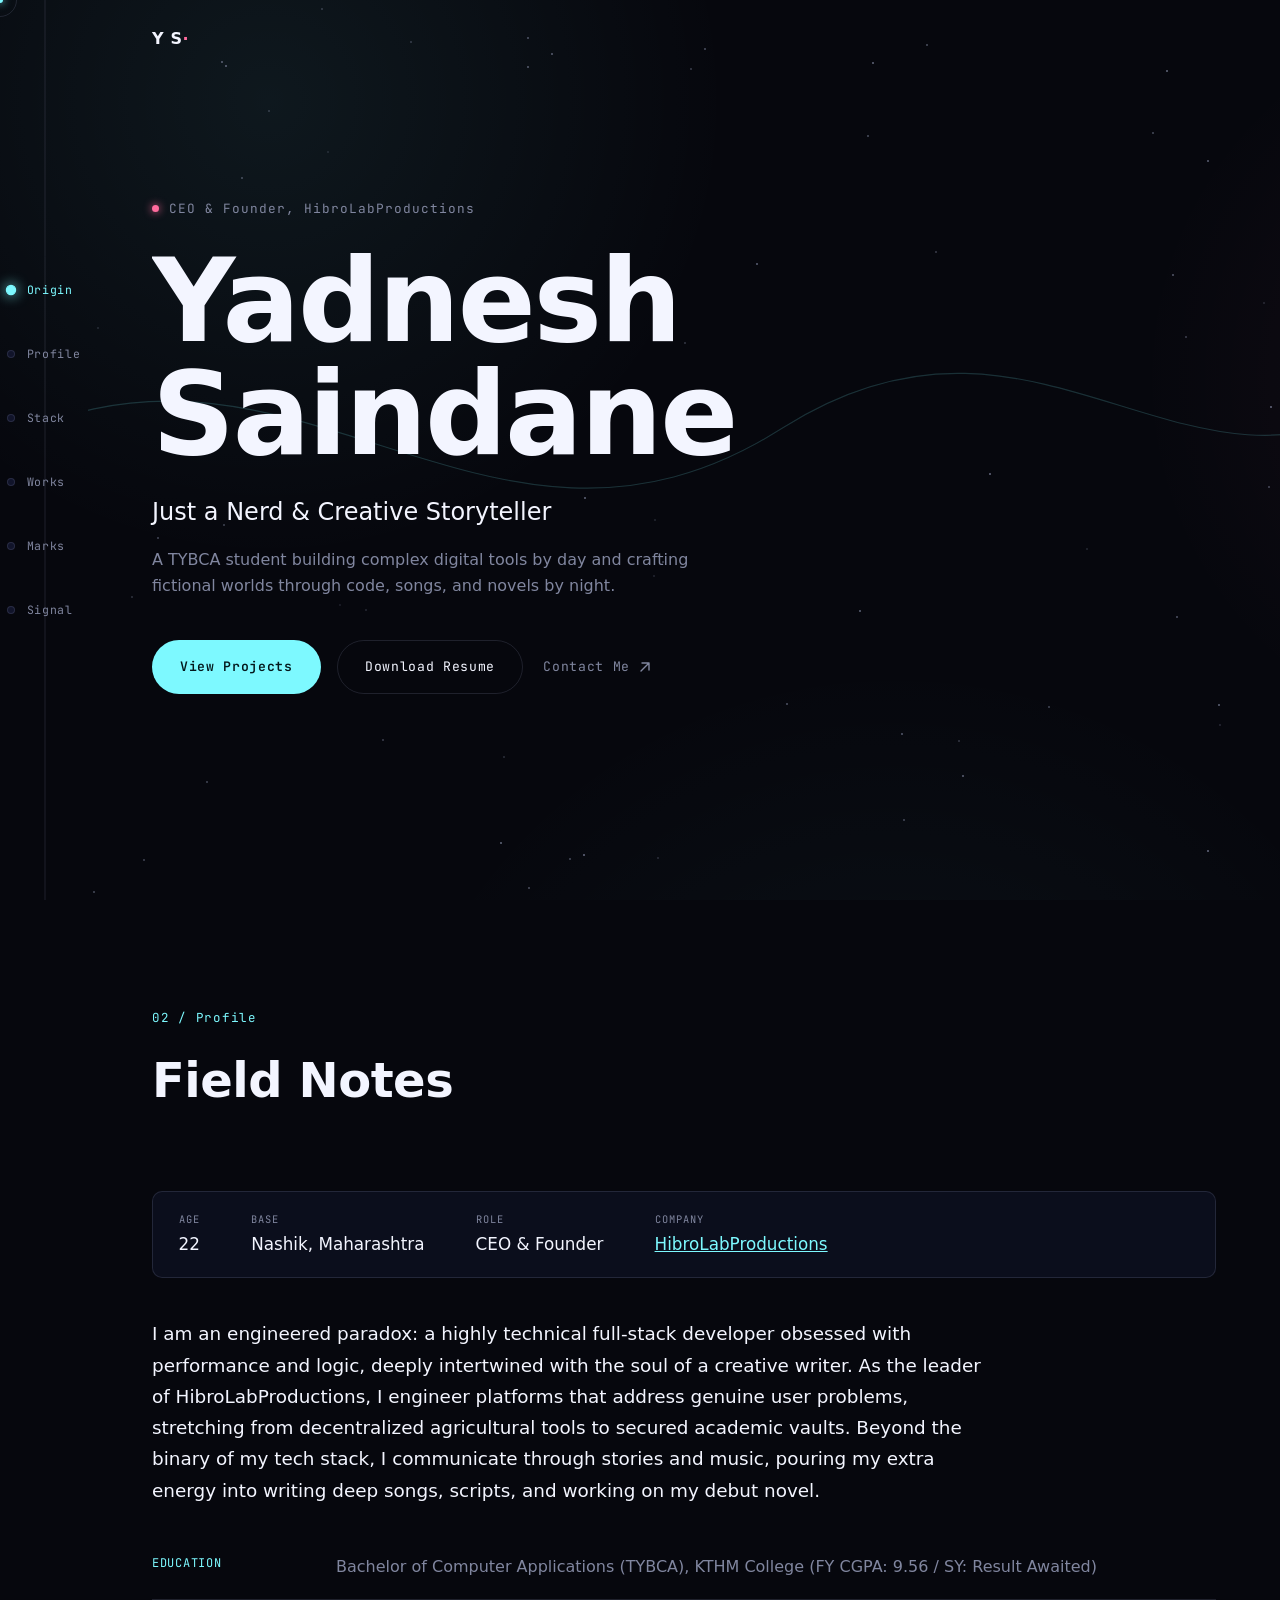
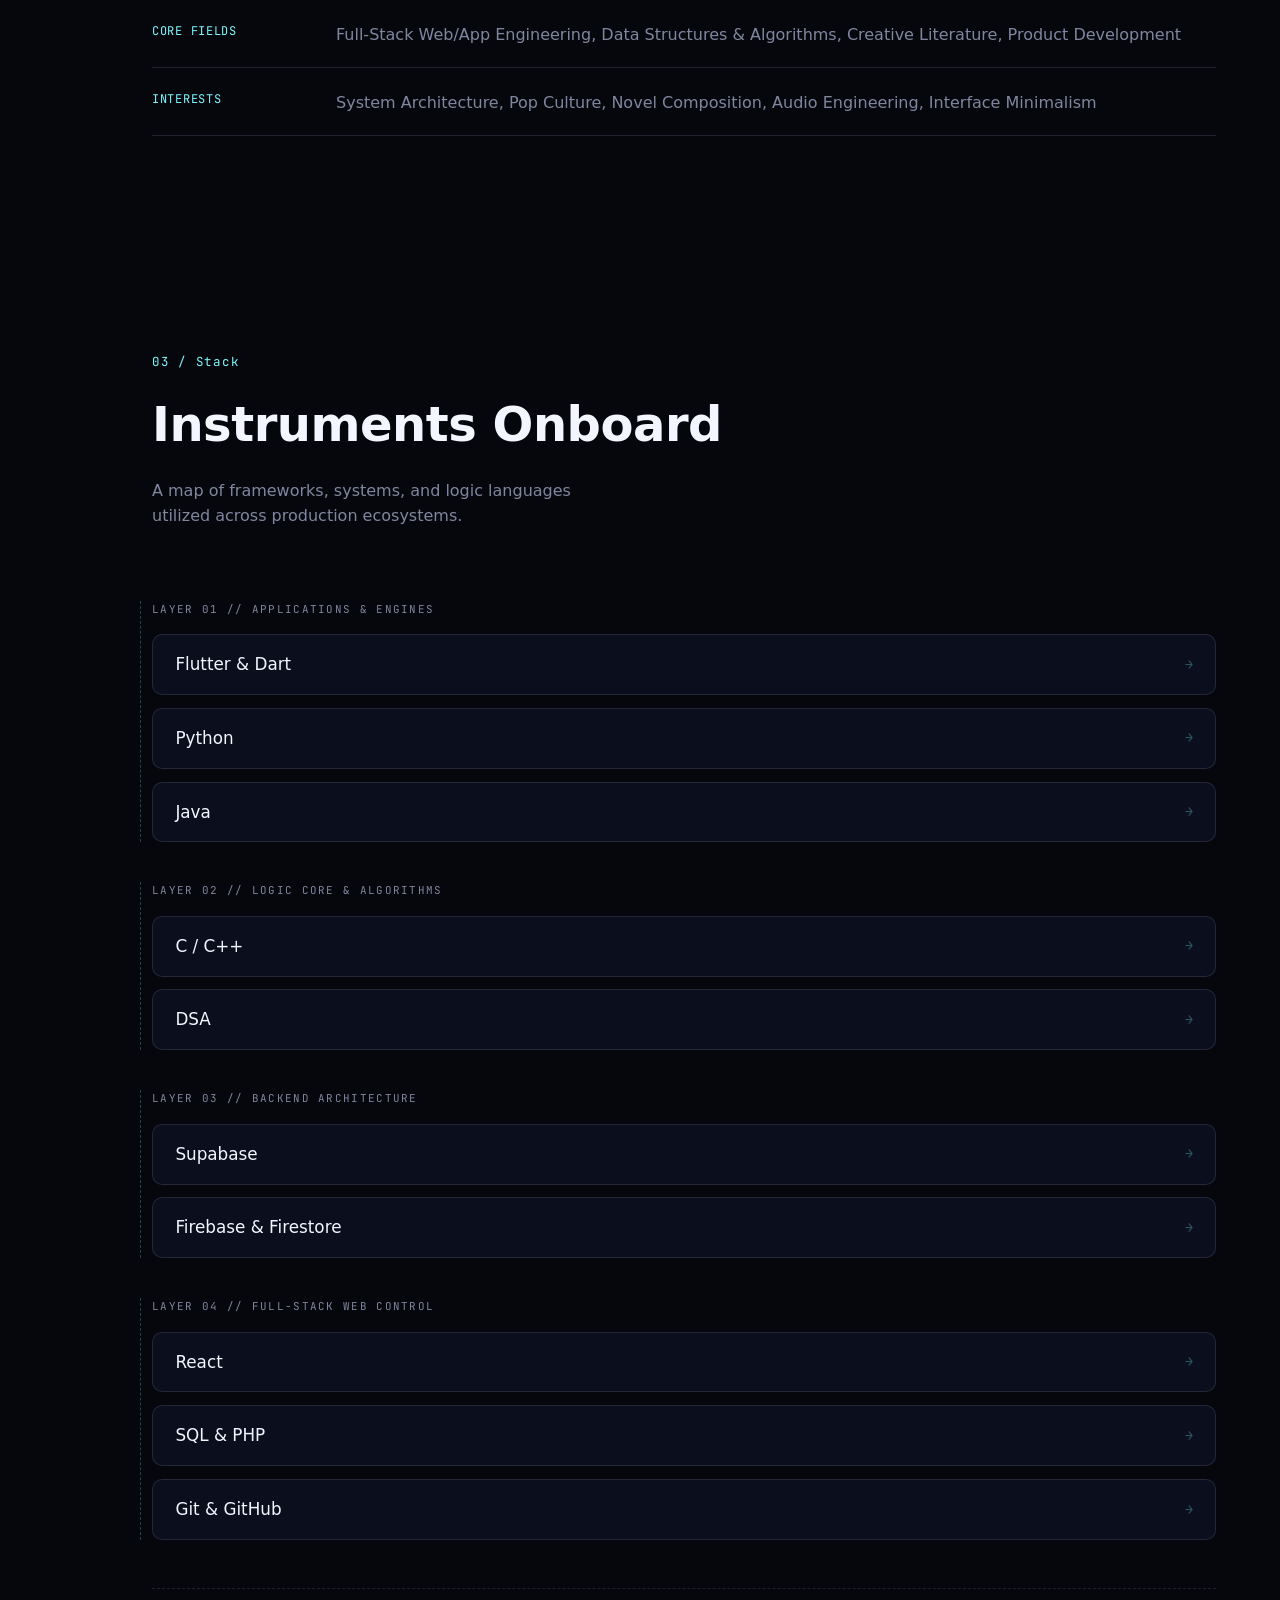
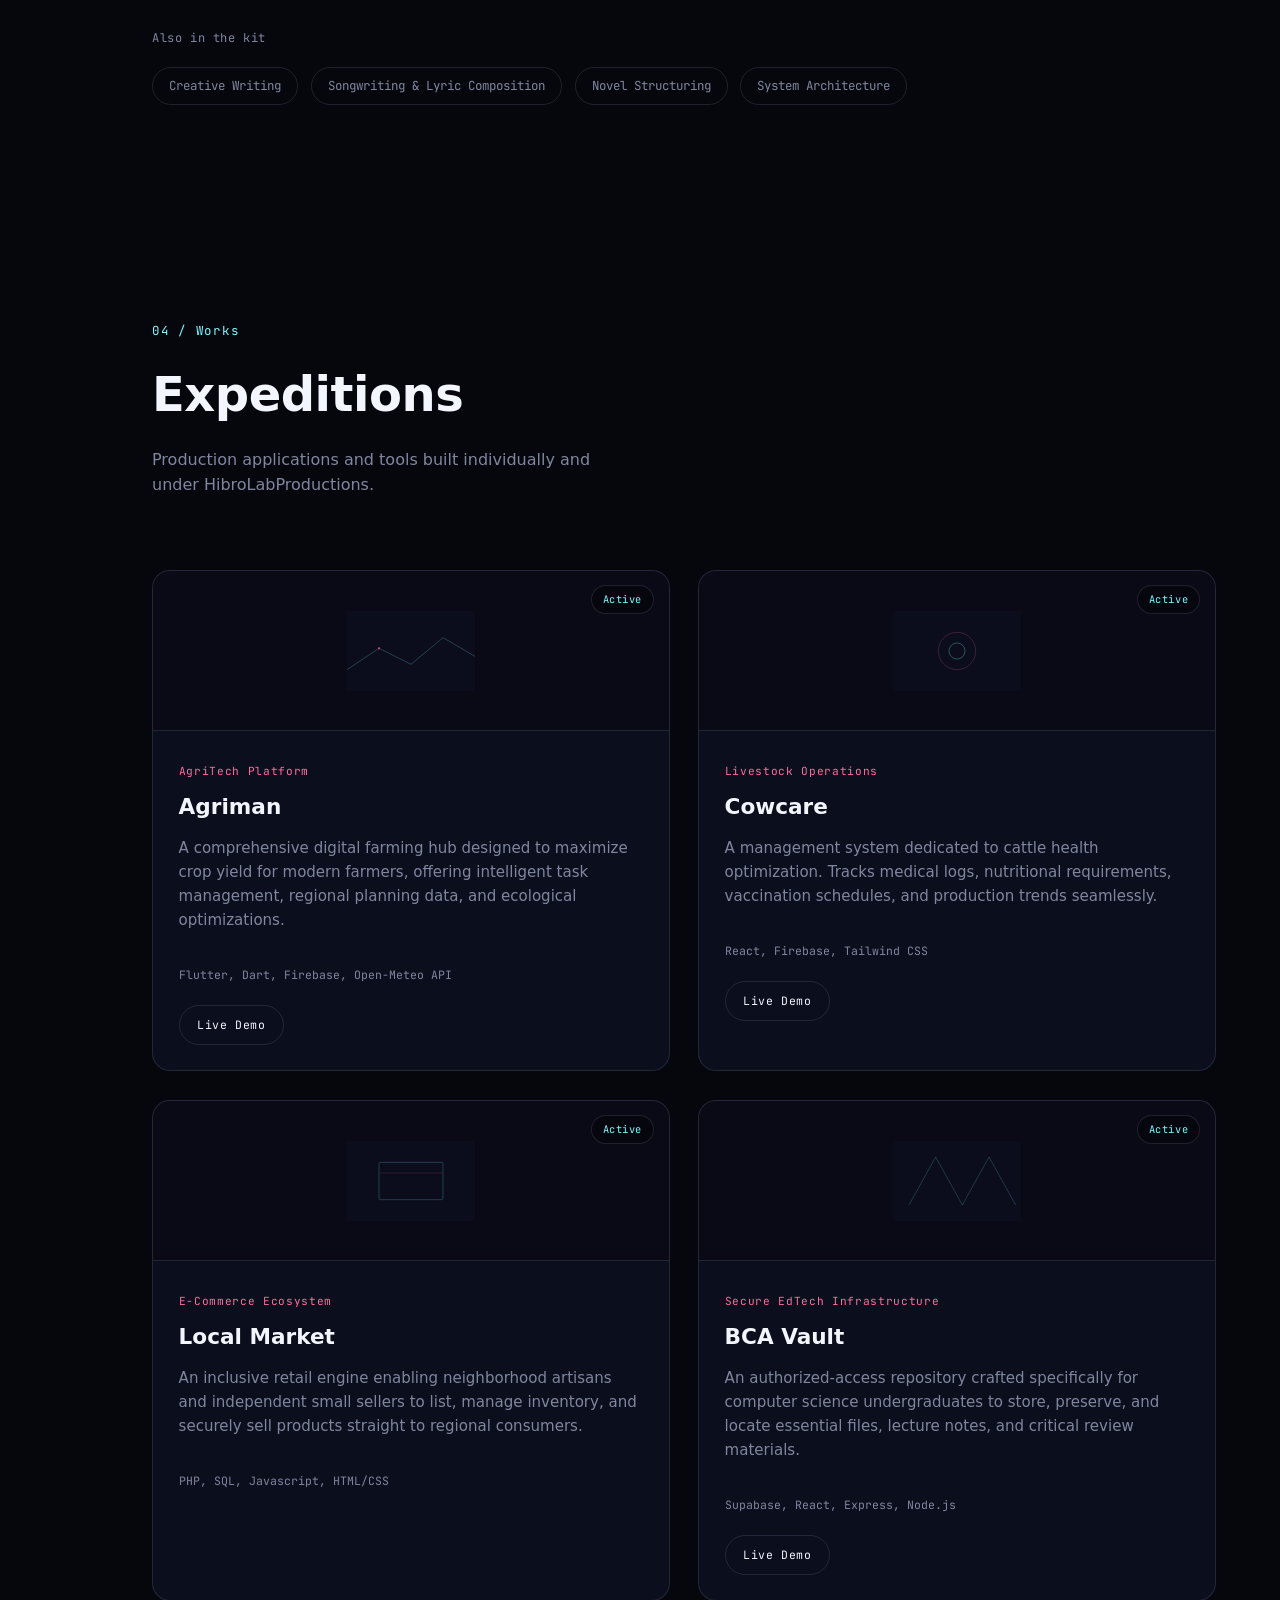
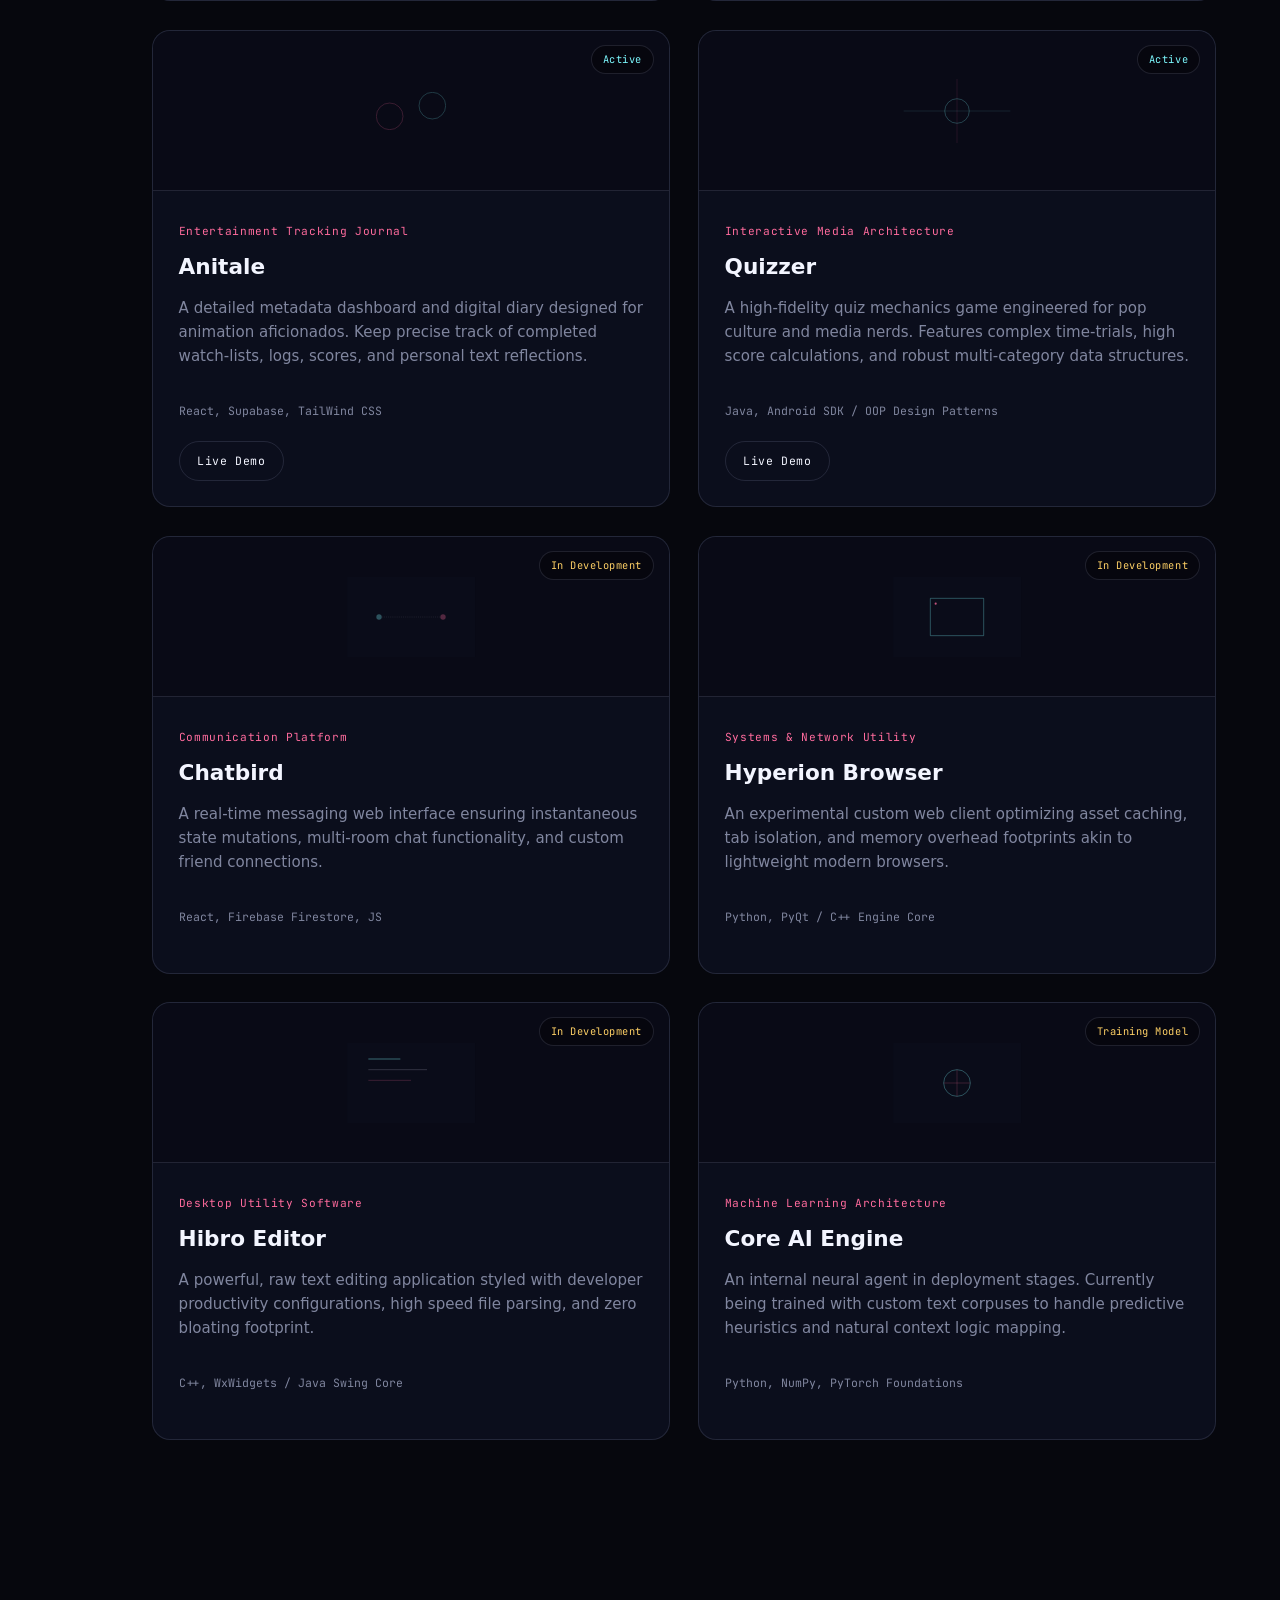
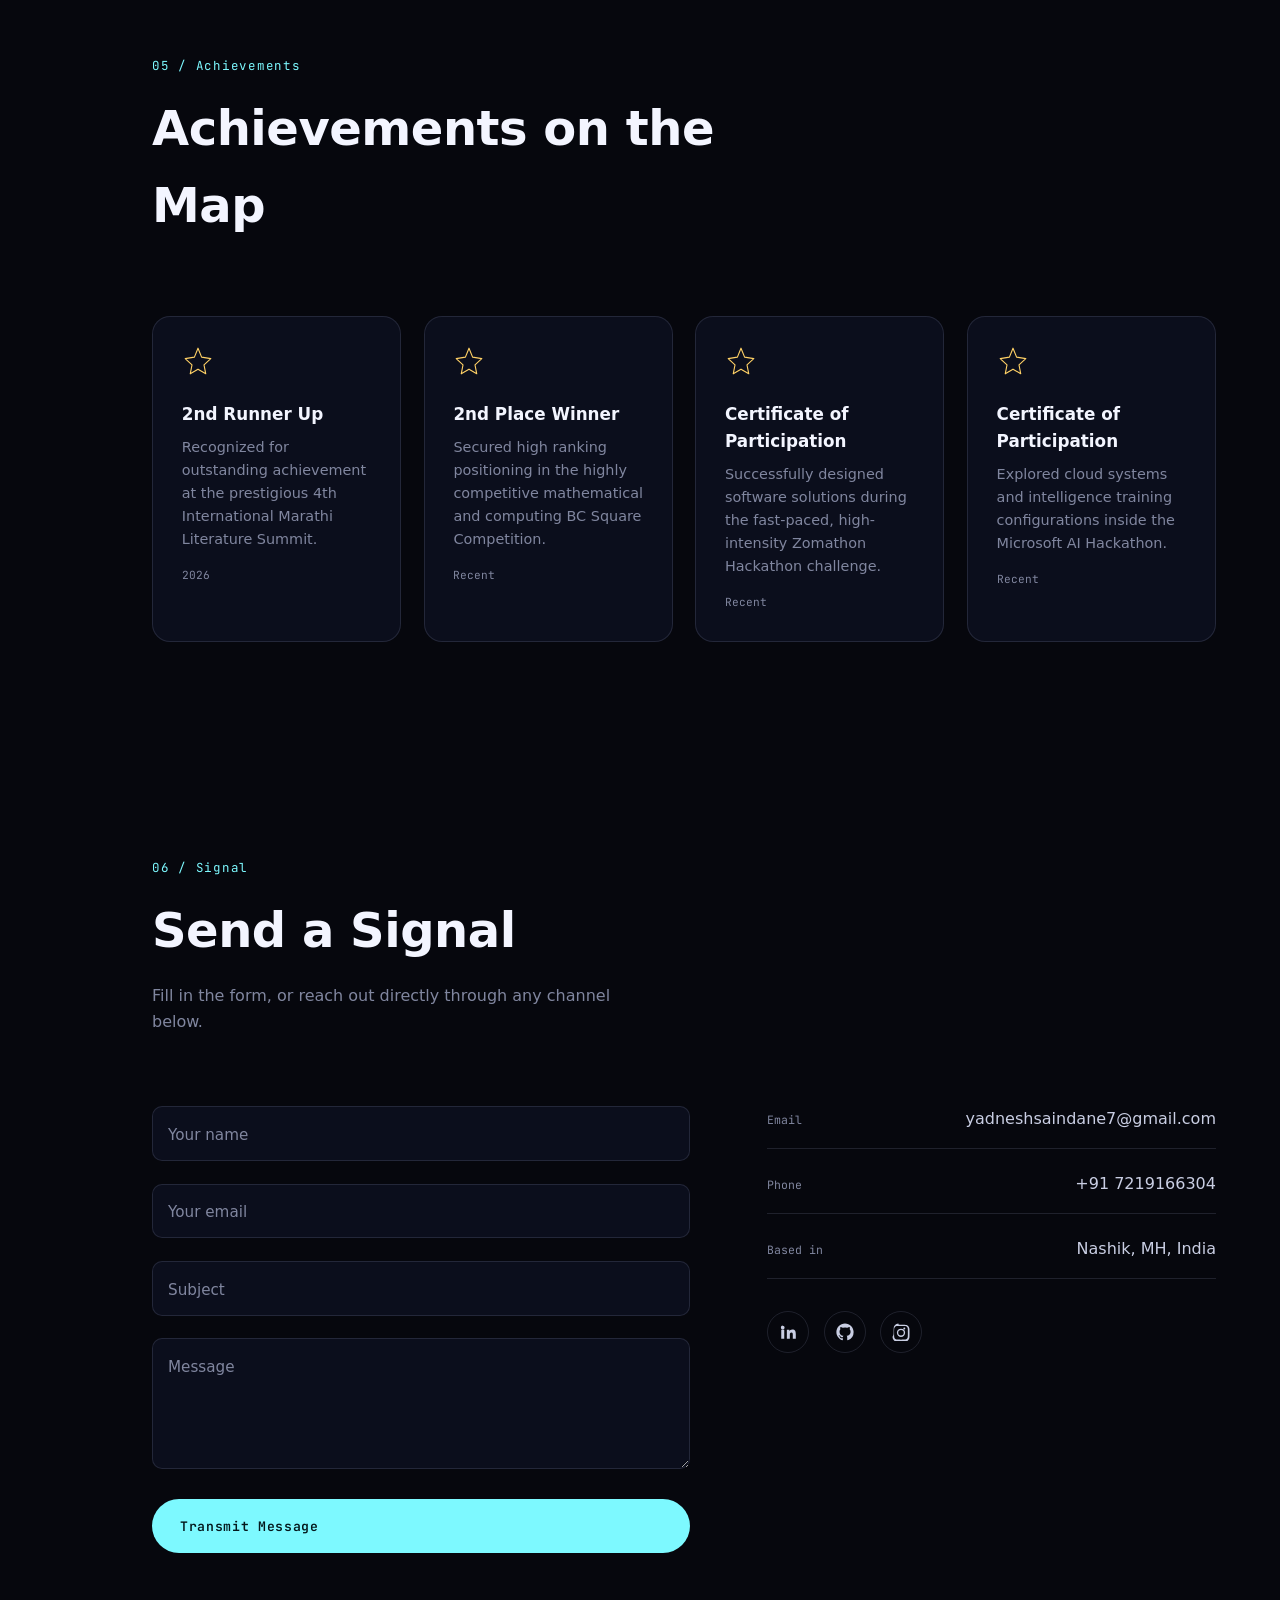
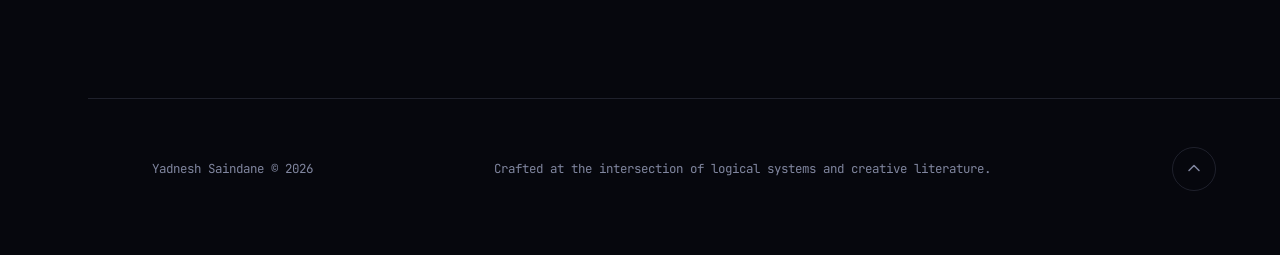
==== commit 4bdfa3e3: "Update index.html" ====
--- a/index.html
+++ b/index.html
@@ -250,8 +250,7 @@
           </ul>
           <div class="project__stack">Flutter, Dart, Firebase, Open-Meteo API</div>
           <div class="project__links">
-            <a href="https://github.com/yadneshaindane7-boop" class="btn btn--small magnetic">Code</a>
-            <a href="#" class="btn btn--small btn--ghost magnetic">Live Demo</a>
+            <a href="https://agri-man.vercel.app/" class="btn btn--small btn--ghost magnetic">Live Demo</a>
           </div>
         </div>
       </article>
@@ -271,8 +270,7 @@
           </ul>
           <div class="project__stack">React, Firebase, Tailwind CSS</div>
           <div class="project__links">
-            <a href="https://github.com/yadneshaindane7-boop" class="btn btn--small magnetic">Code</a>
-            <a href="#" class="btn btn--small btn--ghost magnetic">Live Demo</a>
+            <a href="https://cowcare.infinityfreeapp.com/" class="btn btn--small btn--ghost magnetic">Live Demo</a>
           </div>
         </div>
       </article>
@@ -292,8 +290,6 @@
           </ul>
           <div class="project__stack">PHP, SQL, Javascript, HTML/CSS</div>
           <div class="project__links">
-            <a href="https://github.com/yadneshaindane7-boop" class="btn btn--small magnetic">Code</a>
-            <a href="#" class="btn btn--small btn--ghost magnetic">Live Demo</a>
           </div>
         </div>
       </article>
@@ -313,8 +309,7 @@
           </ul>
           <div class="project__stack">Supabase, React, Express, Node.js</div>
           <div class="project__links">
-            <a href="https://github.com/yadneshaindane7-boop" class="btn btn--small magnetic">Code</a>
-            <a href="#" class="btn btn--small btn--ghost magnetic">Live Demo</a>
+            <a href="https://bca-for-friends.vercel.app/" class="btn btn--small btn--ghost magnetic">Live Demo</a>
           </div>
         </div>
       </article>
@@ -334,8 +329,7 @@
           </ul>
           <div class="project__stack">React, Supabase, TailWind CSS</div>
           <div class="project__links">
-            <a href="https://github.com/yadneshaindane7-boop" class="btn btn--small magnetic">Code</a>
-            <a href="#" class="btn btn--small btn--ghost magnetic">Live Demo</a>
+            <a href="https://ani-tale.vercel.app/" class="btn btn--small btn--ghost magnetic">Live Demo</a>
           </div>
         </div>
       </article>
@@ -355,8 +349,7 @@
           </ul>
           <div class="project__stack">Java, Android SDK / OOP Design Patterns</div>
           <div class="project__links">
-            <a href="https://github.com/yadneshaindane7-boop" class="btn btn--small magnetic">Code</a>
-            <a href="#" class="btn btn--small btn--ghost magnetic">Live Demo</a>
+            <a href="https://quizzer-phi-pearl.vercel.app/" class="btn btn--small btn--ghost magnetic">Live Demo</a>
           </div>
         </div>
       </article>
@@ -376,8 +369,6 @@
           </ul>
           <div class="project__stack">React, Firebase Firestore, JS</div>
           <div class="project__links">
-            <a href="https://github.com/yadneshaindane7-boop" class="btn btn--small magnetic">Code</a>
-            <a href="#" class="btn btn--small btn--ghost magnetic">Live Demo</a>
           </div>
         </div>
       </article>
@@ -397,8 +388,6 @@
           </ul>
           <div class="project__stack">Python, PyQt / C++ Engine Core</div>
           <div class="project__links">
-            <a href="https://github.com/yadneshaindane7-boop" class="btn btn--small magnetic">Code</a>
-            <a href="#" class="btn btn--small btn--ghost magnetic">Live Demo</a>
           </div>
         </div>
       </article>
@@ -418,8 +407,6 @@
           </ul>
           <div class="project__stack">C++, WxWidgets / Java Swing Core</div>
           <div class="project__links">
-            <a href="https://github.com/yadneshaindane7-boop" class="btn btn--small magnetic">Code</a>
-            <a href="#" class="btn btn--small btn--ghost magnetic">Live Demo</a>
           </div>
         </div>
       </article>
@@ -439,8 +426,6 @@
           </ul>
           <div class="project__stack">Python, NumPy, PyTorch Foundations</div>
           <div class="project__links">
-            <a href="https://github.com/yadneshaindane7-boop" class="btn btn--small magnetic">Code</a>
-            <a href="#" class="btn btn--small btn--ghost magnetic">Live Demo</a>
           </div>
         </div>
       </article>
@@ -453,8 +438,8 @@
        ===================================================================== -->
   <section class="achievements" id="achievements">
     <div class="section-head reveal-up">
-      <span class="section-head__eyebrow">05 / Marks</span>
-      <h2 class="section-head__title">Marks on the Map</h2>
+      <span class="section-head__eyebrow">05 / Achievements</span>
+      <h2 class="section-head__title">Achievements on the Map</h2>
     </div>
 
     <div class="achievements__grid">
--- a/style.css
+++ b/style.css
@@ -0,0 +1,874 @@
+/* =============================================================================
+   WAYFINDER — PORTFOLIO STYLESHEET
+   =============================================================================
+   Table of contents:
+   1.  Tokens (edit these to re-theme the entire site)
+   2.  Reset & base
+   3.  Utilities (reveal animations, glass, buttons, chips)
+   4.  Preloader
+   5.  Scroll progress / custom cursor
+   6.  Constellation nav + topbar + mobile menu
+   7.  Hero
+   8.  About
+   9.  Skills (orbital system)
+   10. Projects
+   11. Timeline
+   12. Achievements
+   13. Testimonials
+   14. Contact
+   15. Footer
+   16. Responsive
+   17. Accessibility (reduced motion, focus)
+   ============================================================================= */
+
+/* -----------------------------------------------------------------------------
+   1. TOKENS — the whole palette/type/spacing system lives here.
+   ----------------------------------------------------------------------------- */
+:root{
+  /* Palette — "abyss & signal": near-black void, two restrained neons */
+  --void:        #06070d;   /* page background */
+  --void-2:      #0b0e1c;   /* panel / card background */
+  --void-3:      #11142a;   /* elevated panel background */
+  --hairline:    rgba(180, 190, 230, 0.14);
+  --ink:         #c9cee3;   /* body text */
+  --ink-dim:     #80869f;   /* secondary text */
+  --ink-bright:  #f3f5ff;   /* headings */
+  --signal:      #7df9ff;   /* primary neon — cyan */
+  --signal-soft: rgba(125, 249, 255, 0.14);
+  --ember:       #ff6b9d;   /* secondary neon — magenta/pink */
+  --ember-soft:  rgba(255, 107, 157, 0.14);
+  --gold:        #ffd166;   /* sparing highlight — achievements */
+
+  /* Type */
+  --font-display: 'Space Grotesk', system-ui, sans-serif;
+  --font-body:    'Inter', system-ui, sans-serif;
+  --font-mono:    'JetBrains Mono', ui-monospace, monospace;
+
+  /* Layout */
+  --edge: clamp(1.5rem, 5vw, 4rem);
+  --nav-w: 88px;
+  --section-pad: clamp(5rem, 12vh, 9rem);
+  --radius: 18px;
+  --radius-sm: 10px;
+
+  /* Motion */
+  --ease: cubic-bezier(.22,.9,.32,1);
+  --ease-snap: cubic-bezier(.6,0,.2,1);
+}
+
+/* -----------------------------------------------------------------------------
+   2. RESET & BASE
+   ----------------------------------------------------------------------------- */
+*, *::before, *::after{ box-sizing: border-box; }
+html{ scroll-behavior: smooth; }
+@media (prefers-reduced-motion: reduce){ html{ scroll-behavior: auto; } }
+
+body{
+  margin: 0;
+  background: var(--void);
+  color: var(--ink);
+  font-family: var(--font-body);
+  font-size: 16px;
+  line-height: 1.6;
+  -webkit-font-smoothing: antialiased;
+  overflow-x: hidden;
+  cursor: none; /* custom cursor takes over on devices with a mouse */
+}
+@media (hover: none), (pointer: coarse){
+  body{ cursor: auto; }
+}
+
+img{ max-width: 100%; display: block; }
+a{ color: inherit; text-decoration: none; }
+ul, ol{ list-style: none; margin: 0; padding: 0; }
+h1, h2, h3, h4, p, dl, dd, blockquote, figure{ margin: 0; }
+button, input, textarea{ font: inherit; color: inherit; }
+button{ background: none; border: none; cursor: pointer; }
+
+h1, h2, h3{ font-family: var(--font-display); color: var(--ink-bright); font-weight: 600; }
+
+/* Body background: a quiet animated gradient wash beneath every section */
+body::before{
+  content: '';
+  position: fixed; inset: 0;
+  z-index: -2;
+  background:
+    radial-gradient(60vw 60vw at 15% 8%, rgba(125,249,255,0.07), transparent 60%),
+    radial-gradient(50vw 50vw at 85% 30%, rgba(255,107,157,0.06), transparent 60%),
+    radial-gradient(70vw 70vw at 50% 95%, rgba(125,249,255,0.05), transparent 60%),
+    var(--void);
+  background-size: 140% 140%, 140% 140%, 140% 140%, 100% 100%;
+  animation: driftGradient 28s ease-in-out infinite alternate;
+}
+@keyframes driftGradient{
+  0%   { background-position: 0% 0%, 100% 0%, 50% 100%, 0 0; }
+  100% { background-position: 20% 30%, 70% 40%, 30% 70%, 0 0; }
+}
+
+main{ margin-left: var(--nav-w); }
+section{ padding: var(--section-pad) var(--edge); position: relative; }
+
+/* -----------------------------------------------------------------------------
+   3. UTILITIES
+   ----------------------------------------------------------------------------- */
+.section-head{ max-width: 640px; margin-bottom: clamp(2.5rem, 6vw, 4.5rem); }
+.section-head__eyebrow{
+  display: block; font-family: var(--font-mono); font-size: 0.78rem;
+  letter-spacing: 0.14em; color: var(--signal); margin-bottom: 0.9rem;
+}
+.section-head__title{ font-size: clamp(2rem, 4.2vw, 3rem); letter-spacing: -0.01em; }
+.section-head__sub{ margin-top: 0.9rem; color: var(--ink-dim); max-width: 46ch; }
+
+/* Glass panel mixin-equivalent */
+.glass{
+  background: linear-gradient(160deg, rgba(255,255,255,0.05), rgba(255,255,255,0.015));
+  border: 1px solid var(--hairline);
+  backdrop-filter: blur(18px);
+  -webkit-backdrop-filter: blur(18px);
+}
+
+/* Reveal-on-scroll: JS toggles .is-visible via IntersectionObserver */
+.reveal-up{
+  opacity: 0;
+  transform: translateY(28px);
+  transition: opacity .8s var(--ease), transform .8s var(--ease);
+  transition-delay: calc(var(--stagger, 0) * 70ms);
+}
+.reveal-up.is-visible{ opacity: 1; transform: translateY(0); }
+
+/* Buttons */
+.btn{
+  position: relative;
+  display: inline-flex; align-items: center; gap: 0.5rem;
+  padding: 0.95rem 1.7rem;
+  font-family: var(--font-mono); font-size: 0.82rem; letter-spacing: 0.05em;
+  border-radius: 999px;
+  border: 1px solid var(--hairline);
+  color: var(--ink-bright);
+  overflow: hidden;
+  transition: border-color .35s var(--ease), transform .35s var(--ease), box-shadow .35s var(--ease);
+}
+.btn span{ position: relative; z-index: 1; }
+.btn--primary{ background: var(--signal); color: #04181c; border-color: transparent; font-weight: 600; }
+.btn--primary:hover{ box-shadow: 0 0 0 1px var(--signal), 0 0 28px var(--signal-soft); transform: translateY(-2px); }
+.btn--ghost{ background: transparent; }
+.btn--ghost:hover{ border-color: var(--signal); color: var(--signal); box-shadow: 0 0 20px var(--signal-soft); }
+.btn--text{ border-color: transparent; padding-left: 0.2rem; padding-right: 0.2rem; color: var(--ink-dim); }
+.btn--text:hover{ color: var(--ember); }
+.btn--small{ padding: 0.6rem 1.1rem; font-size: 0.72rem; }
+
+.chip{
+  font-family: var(--font-mono); font-size: 0.78rem;
+  padding: 0.5rem 1rem; border-radius: 999px;
+  border: 1px solid var(--hairline); color: var(--ink-dim);
+}
+
+/* Tilt-enabled elements get their transform set inline by JS */
+.tilt{ transform-style: preserve-3d; will-change: transform; transition: transform .25s var(--ease-snap); }
+
+/* -----------------------------------------------------------------------------
+   4. PRELOADER
+   ----------------------------------------------------------------------------- */
+.preloader{
+  position: fixed; inset: 0; z-index: 999;
+  display: flex; flex-direction: column; align-items: center; justify-content: center;
+  gap: 1.4rem;
+  background: var(--void);
+  transition: opacity .7s var(--ease), visibility .7s var(--ease);
+}
+.preloader.is-done{ opacity: 0; visibility: hidden; pointer-events: none; }
+
+.preloader__mark{ width: 120px; height: 120px; }
+.preloader__ring{
+  stroke: var(--hairline); stroke-width: 1;
+}
+.preloader__ring::after{ content:''; }
+.preloader__mark .preloader__ring{
+  fill: none;
+}
+.preloader__mark{ overflow: visible; }
+.preloader__mark circle{
+  fill: none; stroke: var(--signal); stroke-width: 1.4;
+  stroke-dasharray: 402; stroke-dashoffset: 402;
+  animation: drawRing 1.6s var(--ease) forwards;
+  filter: drop-shadow(0 0 8px var(--signal-soft));
+}
+.preloader__letters{
+  font-family: var(--font-display); font-size: 30px; fill: var(--ink-bright);
+  opacity: 0; animation: fadeIn .6s var(--ease) 1s forwards;
+}
+@keyframes drawRing{ to{ stroke-dashoffset: 0; } }
+@keyframes fadeIn{ to{ opacity: 1; } }
+
+.preloader__status{
+  font-family: var(--font-mono); font-size: 0.75rem; letter-spacing: 0.08em;
+  color: var(--ink-dim);
+}
+
+/* -----------------------------------------------------------------------------
+   5. SCROLL PROGRESS / CUSTOM CURSOR
+   ----------------------------------------------------------------------------- */
+.scrollbar{
+  position: fixed; top: 0; left: 0; right: 0; height: 2px; z-index: 90;
+  background: transparent;
+}
+.scrollbar__fill{
+  height: 100%; width: 0%;
+  background: linear-gradient(90deg, var(--signal), var(--ember));
+  box-shadow: 0 0 10px var(--signal-soft);
+}
+
+.cursor{
+  position: fixed; top: 0; left: 0; z-index: 998;
+  pointer-events: none;
+  transform: translate(-50%, -50%);
+}
+.cursor__dot{
+  width: 6px; height: 6px; border-radius: 50%;
+  background: var(--signal);
+  box-shadow: 0 0 8px var(--signal);
+}
+.cursor__ring{
+  position: absolute; top: 50%; left: 50%;
+  width: 34px; height: 34px;
+  border: 1px solid var(--hairline);
+  border-radius: 50%;
+  transform: translate(-50%, -50%);
+  transition: width .25s var(--ease-snap), height .25s var(--ease-snap), border-color .25s var(--ease-snap), background .25s var(--ease-snap);
+}
+.cursor.is-active .cursor__ring{
+  width: 54px; height: 54px;
+  border-color: var(--signal);
+  background: var(--signal-soft);
+}
+#cursorTrail{
+  position: fixed; inset: 0; z-index: 997; pointer-events: none;
+}
+@media (hover: none), (pointer: coarse){
+  .cursor, #cursorTrail{ display: none; }
+}
+
+/* -----------------------------------------------------------------------------
+   6. CONSTELLATION NAV + TOPBAR + MOBILE MENU
+   ----------------------------------------------------------------------------- */
+.constellation{
+  position: fixed; top: 0; left: 0; bottom: 0; width: var(--nav-w);
+  z-index: 80;
+  display: flex; align-items: center; justify-content: center;
+}
+.constellation__line{ position: absolute; left: calc(var(--nav-w)/2); top: 0; bottom: 0; height: 100%; }
+.constellation__track{ stroke: var(--hairline); stroke-width: 1; }
+.constellation__progress{ stroke: var(--signal); stroke-width: 1.4; filter: drop-shadow(0 0 4px var(--signal)); }
+
+.constellation__list{ position: relative; display: flex; flex-direction: column; gap: clamp(1.6rem, 4vh, 3.2rem); }
+.constellation__list a{
+  position: relative; display: flex; align-items: center; gap: 0.7rem;
+  padding: 0.3rem 0;
+}
+.constellation__dot{
+  width: 8px; height: 8px; border-radius: 50%;
+  background: var(--void-3); border: 1px solid var(--hairline);
+  transition: all .35s var(--ease);
+  flex-shrink: 0;
+}
+.constellation__tag{
+  font-family: var(--font-mono); font-size: 0.72rem; letter-spacing: 0.06em;
+  color: var(--ink-dim);
+  opacity: 0; transform: translateX(-6px);
+  transition: opacity .3s var(--ease), transform .3s var(--ease);
+  white-space: nowrap;
+}
+.constellation__list a:hover .constellation__tag,
+.constellation__list a:focus-visible .constellation__tag{ opacity: 1; transform: translateX(0); }
+.constellation__list a.is-active .constellation__dot{
+  background: var(--signal); border-color: var(--signal);
+  box-shadow: 0 0 10px var(--signal);
+  transform: scale(1.3);
+}
+.constellation__list a.is-active .constellation__tag{ opacity: 1; transform: translateX(0); color: var(--signal); }
+
+.topbar{
+  position: fixed; top: 0; right: 0; left: var(--nav-w); z-index: 70;
+  display: flex; justify-content: space-between; align-items: center;
+  padding: 1.6rem var(--edge);
+  pointer-events: none;
+}
+.topbar__mark{
+  pointer-events: auto;
+  font-family: var(--font-display); font-weight: 600; letter-spacing: 0.04em;
+  color: var(--ink-bright);
+}
+.topbar__mark span{ color: var(--ember); }
+
+.topbar__menu{
+  display: none;
+  pointer-events: auto;
+  width: 42px; height: 42px;
+  border-radius: 50%;
+  border: 1px solid var(--hairline);
+  align-items: center; justify-content: center;
+  flex-direction: column; gap: 4px;
+}
+.topbar__menu span{ width: 16px; height: 1.4px; background: var(--ink-bright); transition: all .3s var(--ease); }
+.topbar__menu[aria-expanded="true"] span:nth-child(1){ transform: translateY(5.5px) rotate(45deg); }
+.topbar__menu[aria-expanded="true"] span:nth-child(2){ opacity: 0; }
+.topbar__menu[aria-expanded="true"] span:nth-child(3){ transform: translateY(-5.5px) rotate(-45deg); }
+
+.mobile-menu{
+  position: fixed; inset: 0; z-index: 95;
+  background: rgba(6,7,13,0.97);
+  backdrop-filter: blur(10px);
+  display: flex; align-items: center; justify-content: center;
+  opacity: 0; visibility: hidden; transform: translateY(-12px);
+  transition: opacity .4s var(--ease), visibility .4s var(--ease), transform .4s var(--ease);
+}
+.mobile-menu.is-open{ opacity: 1; visibility: visible; transform: translateY(0); }
+.mobile-menu ul{ display: flex; flex-direction: column; gap: 1.6rem; text-align: center; }
+.mobile-menu a{ font-family: var(--font-display); font-size: 1.6rem; color: var(--ink-bright); }
+.mobile-menu a:hover{ color: var(--signal); }
+
+/* -----------------------------------------------------------------------------
+   7. HERO
+   ----------------------------------------------------------------------------- */
+.hero{
+  min-height: 100svh;
+  display: flex; flex-direction: column; justify-content: center;
+  padding-top: 6rem;
+  overflow: hidden;
+}
+.hero__field{ position: absolute; inset: 0; z-index: 0; pointer-events: none; }
+.hero__field span{
+  position: absolute; width: 2px; height: 2px; border-radius: 50%;
+  background: var(--ink-dim); opacity: .5;
+  animation: twinkle 4s ease-in-out infinite;
+}
+@keyframes twinkle{ 0%,100%{ opacity: .15; } 50%{ opacity: .8; } }
+
+.hero__contour{
+  position: absolute; inset: 0; width: 100%; height: 100%; z-index: 0; opacity: 0.5;
+}
+.hero__contour path{
+  fill: none; stroke: url(#none);
+  stroke: var(--signal);
+  stroke-width: 1;
+  opacity: 0.35;
+  filter: drop-shadow(0 0 6px var(--signal-soft));
+}
+
+.hero__content{ position: relative; z-index: 1; max-width: 980px; }
+.hero__eyebrow{
+  display: inline-flex; align-items: center; gap: 0.6rem;
+  font-family: var(--font-mono); font-size: 0.8rem; letter-spacing: 0.08em;
+  color: var(--ink-dim); margin-bottom: 1.6rem;
+}
+.eyebrow-dot{
+  width: 7px; height: 7px; border-radius: 50%; background: var(--ember);
+  box-shadow: 0 0 8px var(--ember);
+  animation: pulse 2.4s ease-in-out infinite;
+}
+@keyframes pulse{ 0%,100%{ transform: scale(1); opacity: 1; } 50%{ transform: scale(1.5); opacity: .5; } }
+
+.hero__name{
+  font-size: clamp(3rem, 9vw, 7.5rem);
+  line-height: 0.98;
+  letter-spacing: -0.02em;
+  background: linear-gradient(120deg, var(--ink-bright) 40%, var(--signal) 60%, var(--ember) 90%);
+  background-size: 220% 100%;
+  -webkit-background-clip: text; background-clip: text; color: transparent;
+  animation: shimmer 9s ease-in-out infinite alternate;
+}
+@keyframes shimmer{ 0%{ background-position: 0% 50%; } 100%{ background-position: 100% 50%; } }
+
+.hero__tagline{
+  font-family: var(--font-display);
+  font-size: clamp(1.1rem, 2vw, 1.5rem);
+  color: var(--ink-bright);
+  margin-top: 1.4rem;
+}
+.hero__bio{ max-width: 56ch; color: var(--ink-dim); margin-top: 1rem; }
+.hero__actions{ display: flex; flex-wrap: wrap; gap: 1rem; margin-top: 2.6rem; }
+
+.hero__scroll-cue{
+  position: absolute; bottom: 2.4rem; left: 50%; transform: translateX(-50%);
+  display: flex; flex-direction: column; align-items: center; gap: 0.6rem;
+  font-family: var(--font-mono); font-size: 0.7rem; letter-spacing: 0.12em;
+  color: var(--ink-dim);
+  z-index: 1;
+}
+.hero__scroll-cue svg{ animation: bob 1.8s ease-in-out infinite; }
+@keyframes bob{ 0%,100%{ transform: translateY(0); } 50%{ transform: translateY(6px); } }
+
+/* -----------------------------------------------------------------------------
+   8. ABOUT — FLEXIBLE STREAMLINED LAYOUT
+   ----------------------------------------------------------------------------- */
+.about__grid {
+  display: flex;
+  flex-direction: column;
+  gap: 2.5rem;
+  align-items: start;
+}
+
+/* Clear frame context since the image was omitted */
+.about__portrait {
+  width: 100%;
+}
+
+/* Beautiful horizontal instrumentation bar for stats */
+.about__coords {
+  display: flex;
+  flex-wrap: wrap;
+  gap: clamp(1.5rem, 4vw, 3.5rem);
+  padding: 1.2rem 1.6rem;
+  background: var(--void-2);
+  border: 1px solid var(--hairline);
+  border-radius: var(--radius-sm);
+  width: 100%;
+}
+
+.about__coords div {
+  display: flex;
+  flex-direction: column;
+  gap: 0.2rem;
+}
+
+.about__coords span {
+  font-family: var(--font-mono);
+  font-size: 0.65rem;
+  color: var(--ink-dim);
+  letter-spacing: 0.1em;
+}
+
+.about__coords strong {
+  font-family: var(--font-display);
+  color: var(--ink-bright);
+  font-weight: 500;
+  font-size: 1.05rem;
+}
+
+/* Typography adjustment for profile info flow */
+.about__copy {
+  width: 100%;
+}
+
+.about__text {
+  font-size: 1.15rem;
+  color: var(--ink-bright);
+  max-width: 72ch; /* Slightly extended line width since it takes full width */
+  line-height: 1.7;
+}
+
+/* Clean key-value item data lists below biography description */
+.about__facts {
+  display: grid;
+  gap: 1.4rem;
+  margin-top: 3rem;
+  width: 100%;
+}
+
+.about__facts > div {
+  display: grid;
+  grid-template-columns: 160px 1fr;
+  gap: 1.5rem;
+  padding-bottom: 1.2rem;
+  border-bottom: 1px solid var(--hairline);
+  align-items: start;
+}
+
+.about__facts dt {
+  font-family: var(--font-mono);
+  font-size: 0.75rem;
+  color: var(--signal);
+  letter-spacing: 0.06em;
+  text-transform: uppercase;
+}
+
+.about__facts dd {
+  margin: 0;
+  color: var(--ink-dim);
+  line-height: 1.6;
+}
+
+@media (max-width: 640px) {
+  .about__facts > div {
+    grid-template-columns: 1fr;
+    gap: 0.4rem;
+  }
+  .about__coords {
+    flex-direction: column;
+    gap: 1rem;
+  }
+}
+/* -----------------------------------------------------------------------------
+   9. SKILLS — CLEAN MAP LEDGER VIEW (REMOVED LOGBOOK MANIFEST)
+   ----------------------------------------------------------------------------- */
+/* Main wrapper setup - altered to a balanced layout block context */
+.orbit-system {
+  position: relative;
+  width: 100%;
+  margin: 0 auto;
+  display: block; /* Removed 2-column layout since the sidebar is gone */
+}
+
+/* 1. Remove the old central orb completely */
+.orbit-system__core {
+  display: none !important;
+}
+
+/* 2. Format the structured stack rows */
+.orbit {
+  position: relative;
+  width: 100%;
+  height: auto;
+  top: auto; left: auto;
+  margin: 0 0 2.5rem 0;
+  border-radius: 0;
+  animation: none !important;
+  display: flex;
+  flex-direction: column;
+  gap: 0.8rem;
+}
+.orbit:nth-child(odd) { animation-direction: normal; }
+
+/* Clean vertical timeline border accent running down the layers */
+.orbit__path {
+  position: absolute;
+  top: 0; bottom: 0; left: -12px;
+  width: 1px; height: 100%;
+  border-left: 1px dashed var(--signal);
+  opacity: 0.25;
+  border-radius: 0;
+}
+
+/* Structural metadata subheadings */
+.orbit--1::before { content: 'LAYER 01 // APPLICATIONS & ENGINES'; }
+.orbit--2::before { content: 'LAYER 02 // LOGIC CORE & ALGORITHMS'; }
+.orbit--3::before { content: 'LAYER 03 // BACKEND ARCHITECTURE'; }
+.orbit--4::before { content: 'LAYER 04 // FULL-STACK WEB CONTROL'; }
+
+.orbit::before {
+  font-family: var(--font-mono);
+  font-size: 0.68rem;
+  letter-spacing: 0.12em;
+  color: var(--ink-dim);
+  display: block;
+  margin-bottom: 0.2rem;
+}
+
+/* Transform absolute circular nodes into readable wide block rows */
+.orbit .orbit__node,
+.orbit__node {
+  position: relative !important;
+  top: auto !important; left: auto !important;
+  transform: none !important;
+  width: 100% !important;
+  height: auto !important;
+  margin: 0 !important;
+  border-radius: var(--radius-sm) !important;
+  background: var(--void-2) !important;
+  border: 1px solid var(--hairline) !important;
+  padding: 1rem 1.4rem !important;
+  display: flex !important;
+  align-items: center !important;
+  justify-content: space-between !important;
+  cursor: default;
+  transition: border-color .3s var(--ease), background .3s var(--ease), box-shadow .3s var(--ease);
+}
+
+/* Clean minimal indicator graphic arrow */
+.orbit__node::after {
+  content: '→';
+  font-family: var(--font-mono);
+  font-size: 0.85rem;
+  color: var(--signal);
+  opacity: 0.3;
+  transition: transform 0.3s var(--ease), opacity 0.3s var(--ease);
+}
+
+.orbit__node:hover {
+  border-color: var(--signal) !important;
+  background: rgba(125, 249, 255, 0.03) !important;
+  box-shadow: 0 4px 24px -6px var(--signal-soft) !important;
+}
+
+.orbit__node:hover::after {
+  transform: translateX(4px);
+  opacity: 1;
+}
+
+/* Clean title text settings */
+.orbit__label {
+  position: relative !important;
+  bottom: auto !important; left: auto !important;
+  transform: none !important;
+  opacity: 1 !important;
+  pointer-events: auto !important;
+  background: transparent !important;
+  border: none !important;
+  padding: 0 !important;
+  font-family: var(--font-display) !important;
+  font-size: 1.05rem !important;
+  font-weight: 500;
+  color: var(--ink-bright) !important;
+}
+
+/* 3. REMOVE LOGBOOK MANIFEST SECTION COMPLETELY */
+.skills__flat {
+  display: none !important;
+}
+
+/* 4. Isolated area for your creative writing chips */
+.skills__other {
+  width: 100%;
+  margin-top: 3rem;
+  padding-top: 2.5rem;
+  border-top: 1px dashed var(--hairline);
+}
+
+.skills__other-label {
+  display: block;
+  font-family: var(--font-mono);
+  font-size: 0.75rem;
+  color: var(--ink-dim);
+  margin-bottom: 1.2rem;
+  letter-spacing: 0.05em;
+}
+
+.skills__chips {
+  display: flex;
+  gap: 0.8rem;
+  justify-content: flex-start;
+  flex-wrap: wrap;
+}
+/* -----------------------------------------------------------------------------
+   10. PROJECTS
+   ----------------------------------------------------------------------------- */
+.projects__grid{
+  display: grid; grid-template-columns: repeat(auto-fit, minmax(340px, 1fr));
+  gap: 1.8rem;
+}
+.project{
+  border-radius: var(--radius);
+  border: 1px solid var(--hairline);
+  background: var(--void-2);
+  overflow: hidden;
+  transition: border-color .35s var(--ease), box-shadow .35s var(--ease);
+}
+.project:hover{ border-color: var(--signal); box-shadow: 0 18px 50px -20px rgba(125,249,255,0.25); }
+
+/* Compacted and center-aligned media area for better asset scaling */
+.project__media{ 
+  position: relative; 
+  height: 160px; /* Reduced box height */
+  overflow: hidden; 
+  background: rgba(6, 7, 13, 0.4); /* Darker interior block for contrast */
+  display: flex;
+  align-items: center;
+  justify-content: center;
+  border-bottom: 1px solid var(--hairline);
+}
+
+/* Constraining the large SVG icons */
+.project__media .ph-art{ 
+  width: 45%;  /* Shrinks the geometries from full-bleed down to icon scale */
+  height: auto; 
+  max-height: 80px;
+  opacity: 0.75;
+  transition: transform .6s var(--ease), opacity .6s var(--ease); 
+}
+.project:hover .project__media .ph-art{ transform: scale(1.1); opacity: 1; }
+
+.project__status{
+  position: absolute; top: 0.9rem; right: 0.9rem;
+  font-family: var(--font-mono); font-size: 0.65rem; letter-spacing: 0.05em;
+  padding: 0.3rem 0.7rem; border-radius: 999px;
+  background: rgba(6,7,13,0.85); border: 1px solid var(--hairline);
+  z-index: 2;
+}
+.project__status--done{ color: var(--signal); }
+.project__status--progress{ color: var(--gold); }
+
+.project__body{ padding: 1.6rem; }
+.project__category{ font-family: var(--font-mono); font-size: 0.7rem; color: var(--ember); letter-spacing: 0.06em; }
+.project__name{ font-size: 1.35rem; margin-top: 0.5rem; }
+.project__desc{ color: var(--ink-dim); margin-top: 0.7rem; font-size: 0.94rem; }
+
+.project__features{
+  margin-top: 1rem; display: grid; gap: 0.4rem;
+  max-height: 0; opacity: 0; overflow: hidden;
+  transition: max-height .5s var(--ease), opacity .4s var(--ease);
+}
+.project:hover .project__features, .project:focus-within .project__features{ max-height: 160px; opacity: 1; }
+.project__features li{ font-size: 0.85rem; color: var(--ink); padding-left: 1.1rem; position: relative; }
+.project__features li::before{ content: '—'; position: absolute; left: 0; color: var(--signal); }
+
+.project__stack{ margin-top: 1.1rem; font-family: var(--font-mono); font-size: 0.72rem; color: var(--ink-dim); }
+.project__links{ display: flex; gap: 0.7rem; margin-top: 1.3rem; }
+/* -----------------------------------------------------------------------------
+   11. TIMELINE
+   ----------------------------------------------------------------------------- */
+.timeline__list{
+  position: relative;
+  max-width: 760px;
+  padding-left: 2.4rem;
+  border-left: 1px solid var(--hairline);
+}
+.timeline__item{ position: relative; padding: 0 0 3rem 1.8rem; }
+.timeline__item:last-child{ padding-bottom: 0; }
+.timeline__node{
+  position: absolute; left: -2.55rem; top: 0.3rem;
+  width: 10px; height: 10px; border-radius: 50%;
+  background: var(--void); border: 1px solid var(--signal);
+}
+.timeline__year{
+  font-family: var(--font-mono); font-size: 0.78rem; color: var(--signal);
+  margin-bottom: 0.5rem; letter-spacing: 0.05em;
+}
+.timeline__card h3{ font-size: 1.15rem; }
+.timeline__card p{ color: var(--ink-dim); margin-top: 0.5rem; max-width: 56ch; }
+
+/* -----------------------------------------------------------------------------
+   12. ACHIEVEMENTS
+   ----------------------------------------------------------------------------- */
+.achievements__grid{ display: grid; grid-template-columns: repeat(auto-fit, minmax(240px, 1fr)); gap: 1.4rem; }
+.achievement-card{
+  padding: 1.8rem; border-radius: var(--radius); border: 1px solid var(--hairline);
+  background: var(--void-2);
+  transition: transform .35s var(--ease), border-color .35s var(--ease);
+}
+.achievement-card:hover{ transform: translateY(-6px); border-color: var(--gold); }
+.achievement-card__icon{ width: 32px; height: 32px; }
+.achievement-card h3{ font-size: 1.05rem; margin-top: 1rem; }
+.achievement-card p{ color: var(--ink-dim); font-size: 0.9rem; margin-top: 0.5rem; }
+.achievement-card time{ display: block; margin-top: 1rem; font-family: var(--font-mono); font-size: 0.7rem; color: var(--ink-dim); }
+
+/* -----------------------------------------------------------------------------
+   13. TESTIMONIALS
+   ----------------------------------------------------------------------------- */
+.testimonials__track{
+  display: grid; grid-template-columns: repeat(auto-fit, minmax(300px, 1fr));
+  gap: 1.6rem;
+}
+.testimonial-card{
+  padding: 1.8rem; border-radius: var(--radius); border: 1px solid var(--hairline);
+  background: linear-gradient(160deg, rgba(255,255,255,0.045), rgba(255,255,255,0.01));
+}
+.testimonial-card p{ font-size: 1rem; color: var(--ink-bright); font-style: italic; }
+.testimonial-card footer{ display: flex; align-items: center; gap: 0.8rem; margin-top: 1.3rem; }
+.testimonial-card__avatar{
+  width: 42px; height: 42px; border-radius: 50%; flex-shrink: 0;
+  background: linear-gradient(135deg, var(--signal-soft), var(--ember-soft));
+  border: 1px solid var(--hairline);
+}
+.testimonial-card footer strong{ display: block; color: var(--ink-bright); font-size: 0.9rem; }
+.testimonial-card footer small{ color: var(--ink-dim); font-size: 0.78rem; }
+
+/* -----------------------------------------------------------------------------
+   14. CONTACT
+   ----------------------------------------------------------------------------- */
+.contact__grid{ display: grid; grid-template-columns: 1.2fr 1fr; gap: clamp(2.5rem, 6vw, 5rem); }
+
+.contact__form{ display: grid; gap: 1.4rem; }
+.field{ position: relative; }
+.field input, .field textarea{
+  width: 100%; padding: 1.1rem 1rem 0.6rem; background: var(--void-2);
+  border: 1px solid var(--hairline); border-radius: var(--radius-sm);
+  color: var(--ink-bright); resize: vertical;
+  transition: border-color .3s var(--ease), box-shadow .3s var(--ease);
+}
+.field input:focus, .field textarea:focus{
+  outline: none; border-color: var(--signal); box-shadow: 0 0 0 3px var(--signal-soft);
+}
+.field label{
+  position: absolute; left: 1rem; top: 1.05rem;
+  font-size: 0.95rem; color: var(--ink-dim);
+  pointer-events: none;
+  transition: all .2s var(--ease);
+}
+.field input:focus + label, .field input:not(:placeholder-shown) + label,
+.field textarea:focus + label, .field textarea:not(:placeholder-shown) + label{
+  top: 0.45rem; font-size: 0.68rem; color: var(--signal);
+}
+.contact__form-note{ font-family: var(--font-mono); font-size: 0.78rem; min-height: 1.2em; color: var(--signal); }
+
+.contact__details{ display: flex; flex-direction: column; gap: 1.4rem; }
+.contact__line{
+  display: flex; justify-content: space-between; align-items: baseline;
+  padding-bottom: 1rem; border-bottom: 1px solid var(--hairline);
+  transition: color .3s var(--ease);
+}
+.contact__line:hover{ color: var(--signal); }
+.contact__line span{ font-family: var(--font-mono); font-size: 0.72rem; color: var(--ink-dim); }
+.contact__line strong{ font-weight: 500; }
+
+.socials{ display: flex; gap: 0.9rem; margin-top: 0.6rem; }
+.socials__link{
+  width: 42px; height: 42px; border-radius: 50%;
+  border: 1px solid var(--hairline);
+  display: flex; align-items: center; justify-content: center;
+  transition: border-color .3s var(--ease), color .3s var(--ease), transform .3s var(--ease);
+}
+.socials__link svg{ width: 18px; height: 18px; }
+.socials__link:hover{ border-color: var(--ember); color: var(--ember); transform: translateY(-3px); }
+
+/* -----------------------------------------------------------------------------
+   15. FOOTER
+   ----------------------------------------------------------------------------- */
+.site-footer{
+  margin-left: var(--nav-w);
+  padding: 3rem var(--edge) 4rem;
+  display: flex; align-items: center; justify-content: space-between; gap: 1rem;
+  border-top: 1px solid var(--hairline);
+  font-family: var(--font-mono); font-size: 0.78rem; color: var(--ink-dim);
+}
+.site-footer__msg{ flex: 1; text-align: center; }
+.back-to-top{
+  width: 44px; height: 44px; border-radius: 50%;
+  border: 1px solid var(--hairline);
+  display: flex; align-items: center; justify-content: center;
+  transition: border-color .3s var(--ease), transform .3s var(--ease);
+}
+.back-to-top:hover{ border-color: var(--signal); color: var(--signal); transform: translateY(-3px); }
+
+/* -----------------------------------------------------------------------------
+   16. RESPONSIVE
+   ----------------------------------------------------------------------------- */
+@media (max-width: 1024px){
+  .about__grid{ grid-template-columns: 1fr; }
+  .contact__grid{ grid-template-columns: 1fr; }
+}
+
+@media (max-width: 880px){
+  :root{ --nav-w: 0px; }
+  .constellation{ display: none; }
+  main, .site-footer{ margin-left: 0; }
+  .topbar{ left: 0; }
+  .topbar__menu{ display: flex; }
+  .orbit-system{ width: min(420px, 92vw); }
+}
+
+@media (max-width: 560px){
+  .hero__actions{ flex-direction: column; align-items: stretch; }
+  .hero__actions .btn{ justify-content: center; }
+  .timeline__list{ padding-left: 1.6rem; }
+  .timeline__node{ left: -1.95rem; }
+  .site-footer{ flex-direction: column; text-align: center; }
+}
+
+/* -----------------------------------------------------------------------------
+   17. ACCESSIBILITY
+   ----------------------------------------------------------------------------- */
+a:focus-visible, button:focus-visible, .orbit__node:focus-visible, input:focus-visible, textarea:focus-visible{
+  outline: 2px solid var(--signal);
+  outline-offset: 3px;
+}
+
+@media (prefers-reduced-motion: reduce){
+  *, *::before, *::after{
+    animation-duration: 0.001ms !important;
+    animation-iteration-count: 1 !important;
+    transition-duration: 0.001ms !important;
+    scroll-behavior: auto !important;
+  }
+  body{ cursor: auto; }
+  .cursor, #cursorTrail{ display: none; }
+}
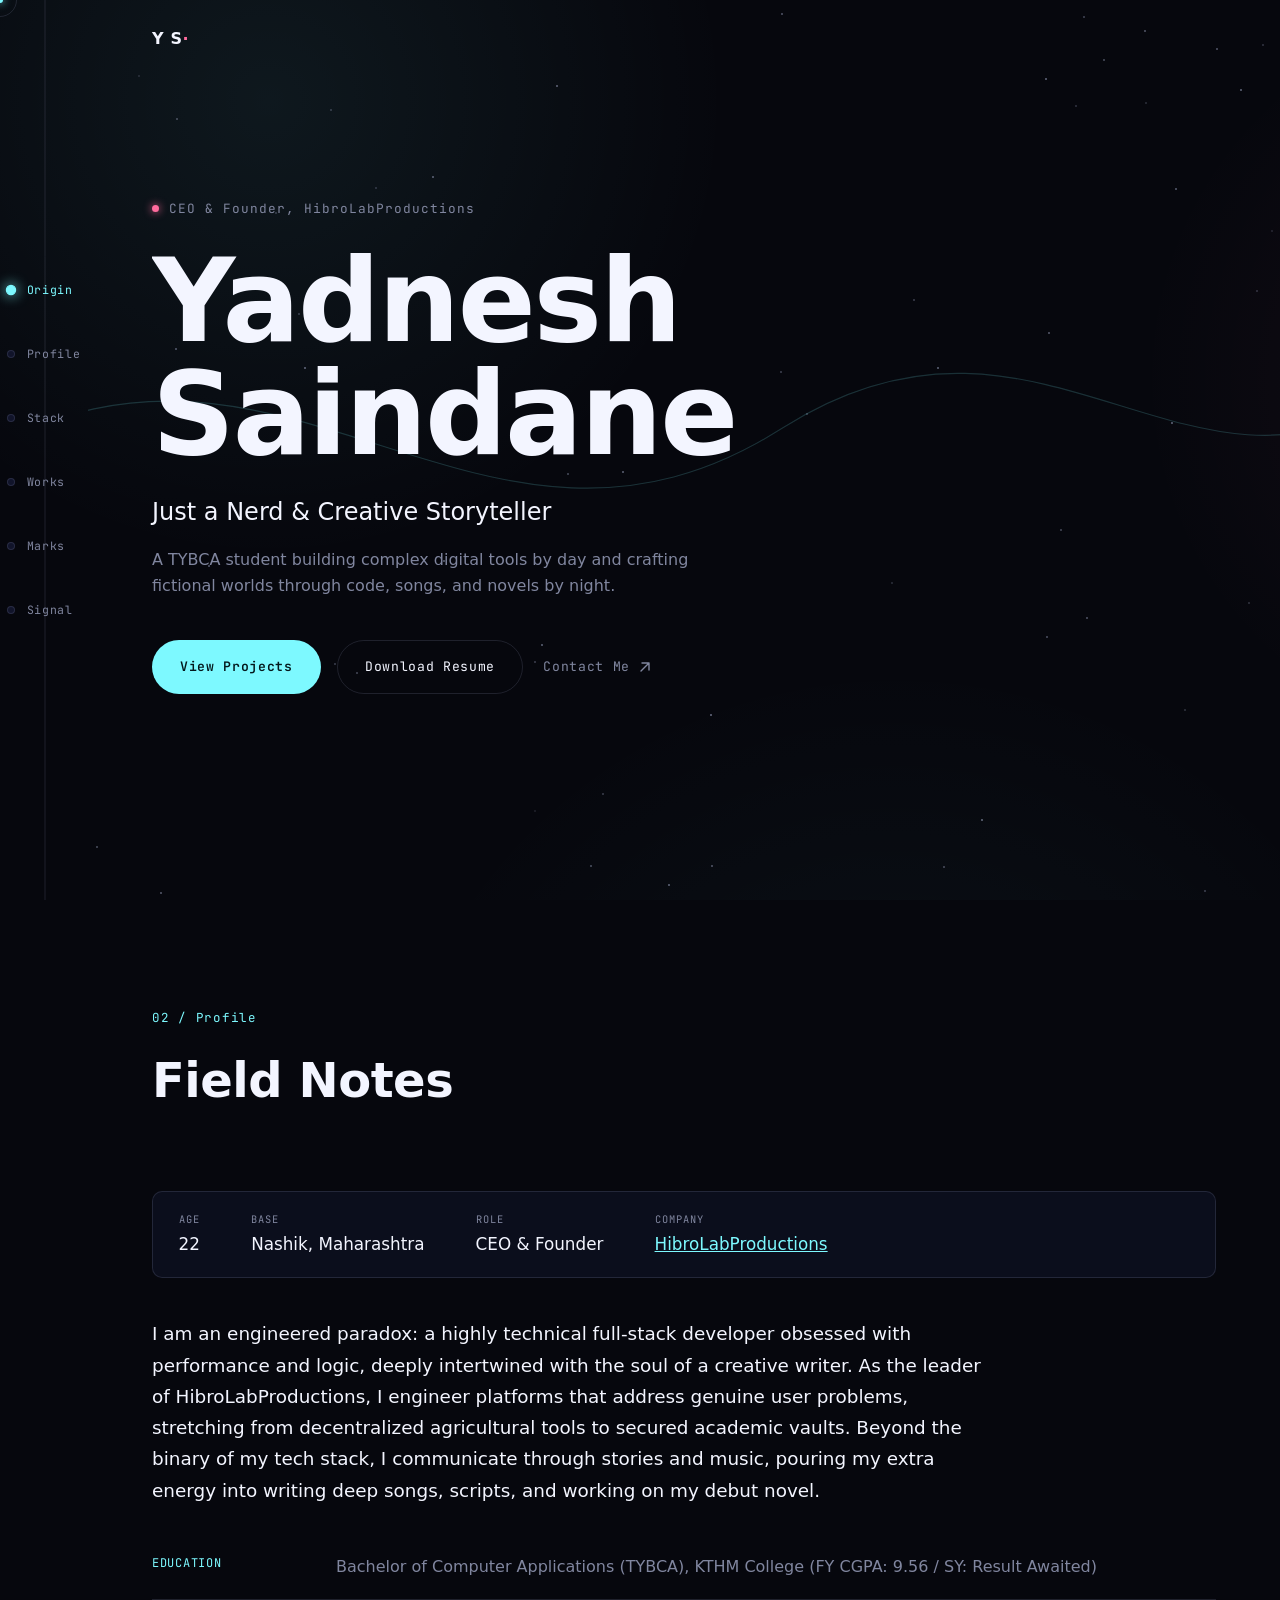
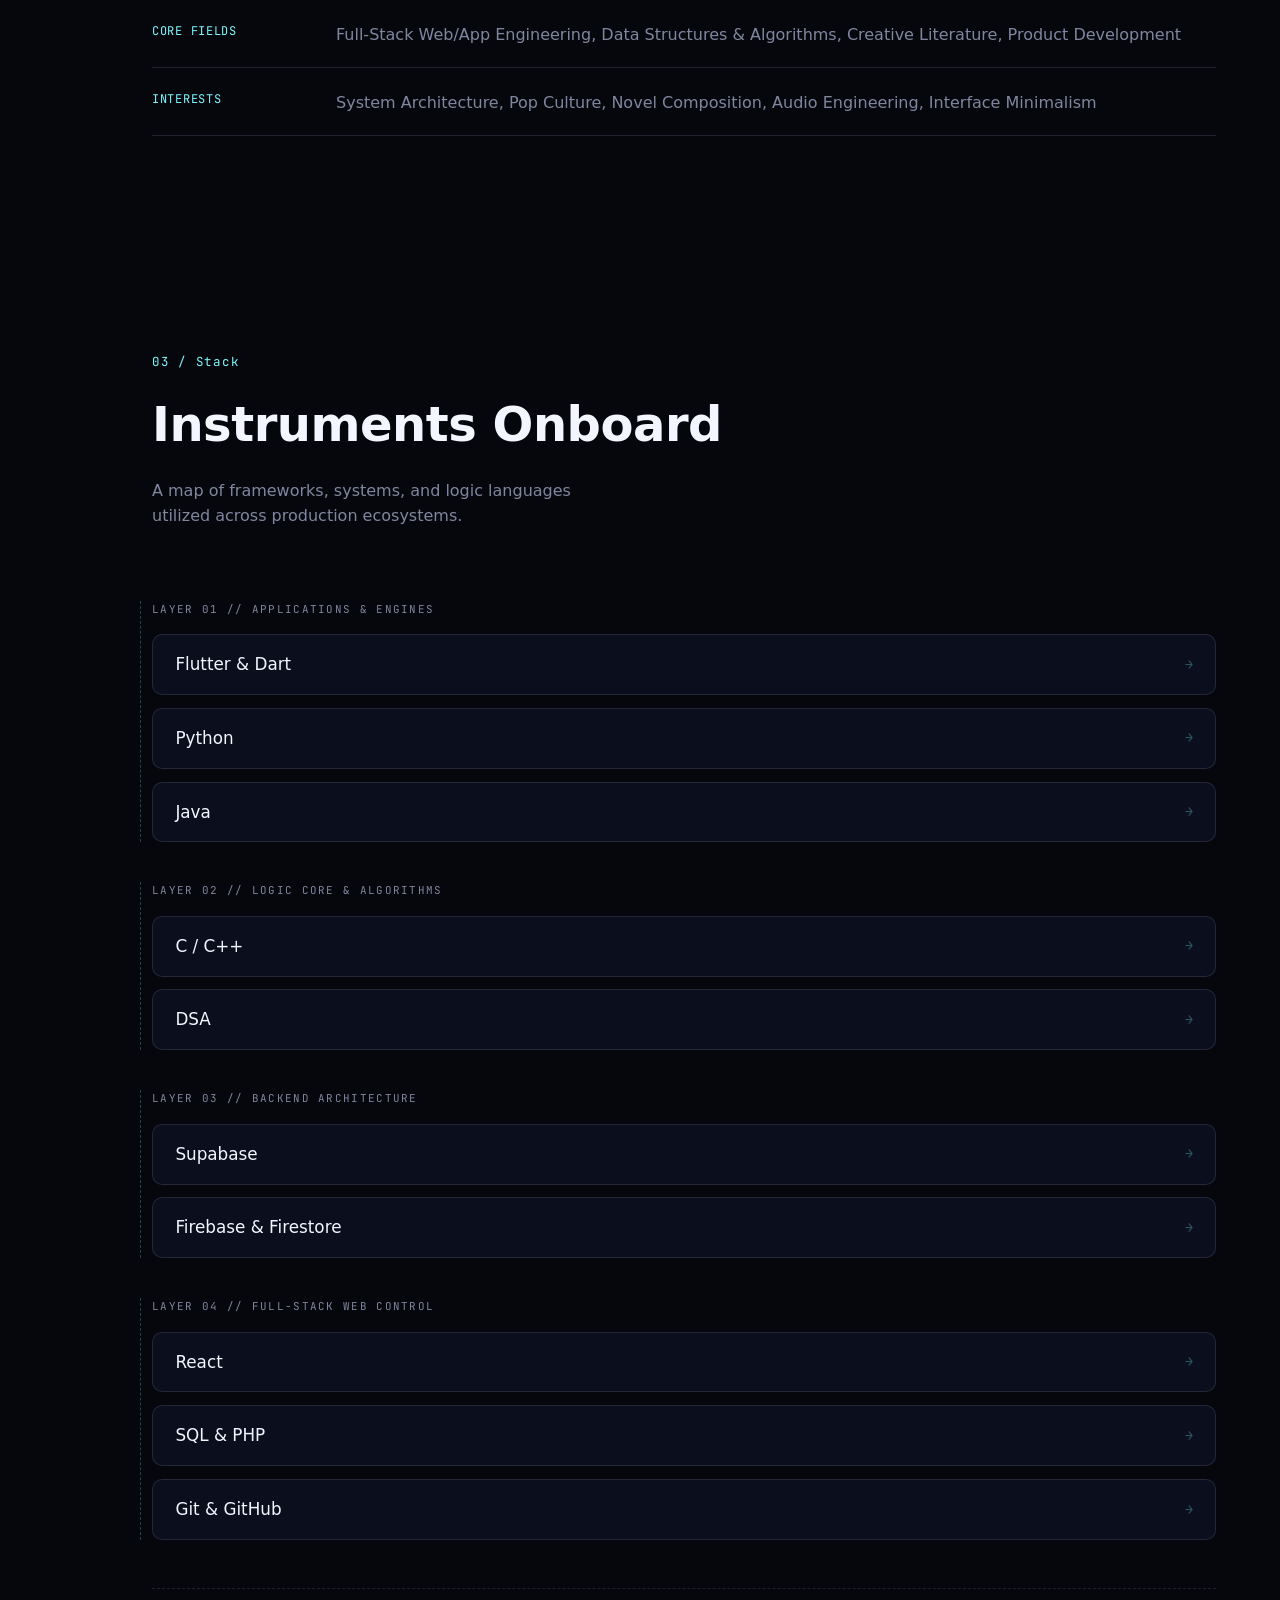
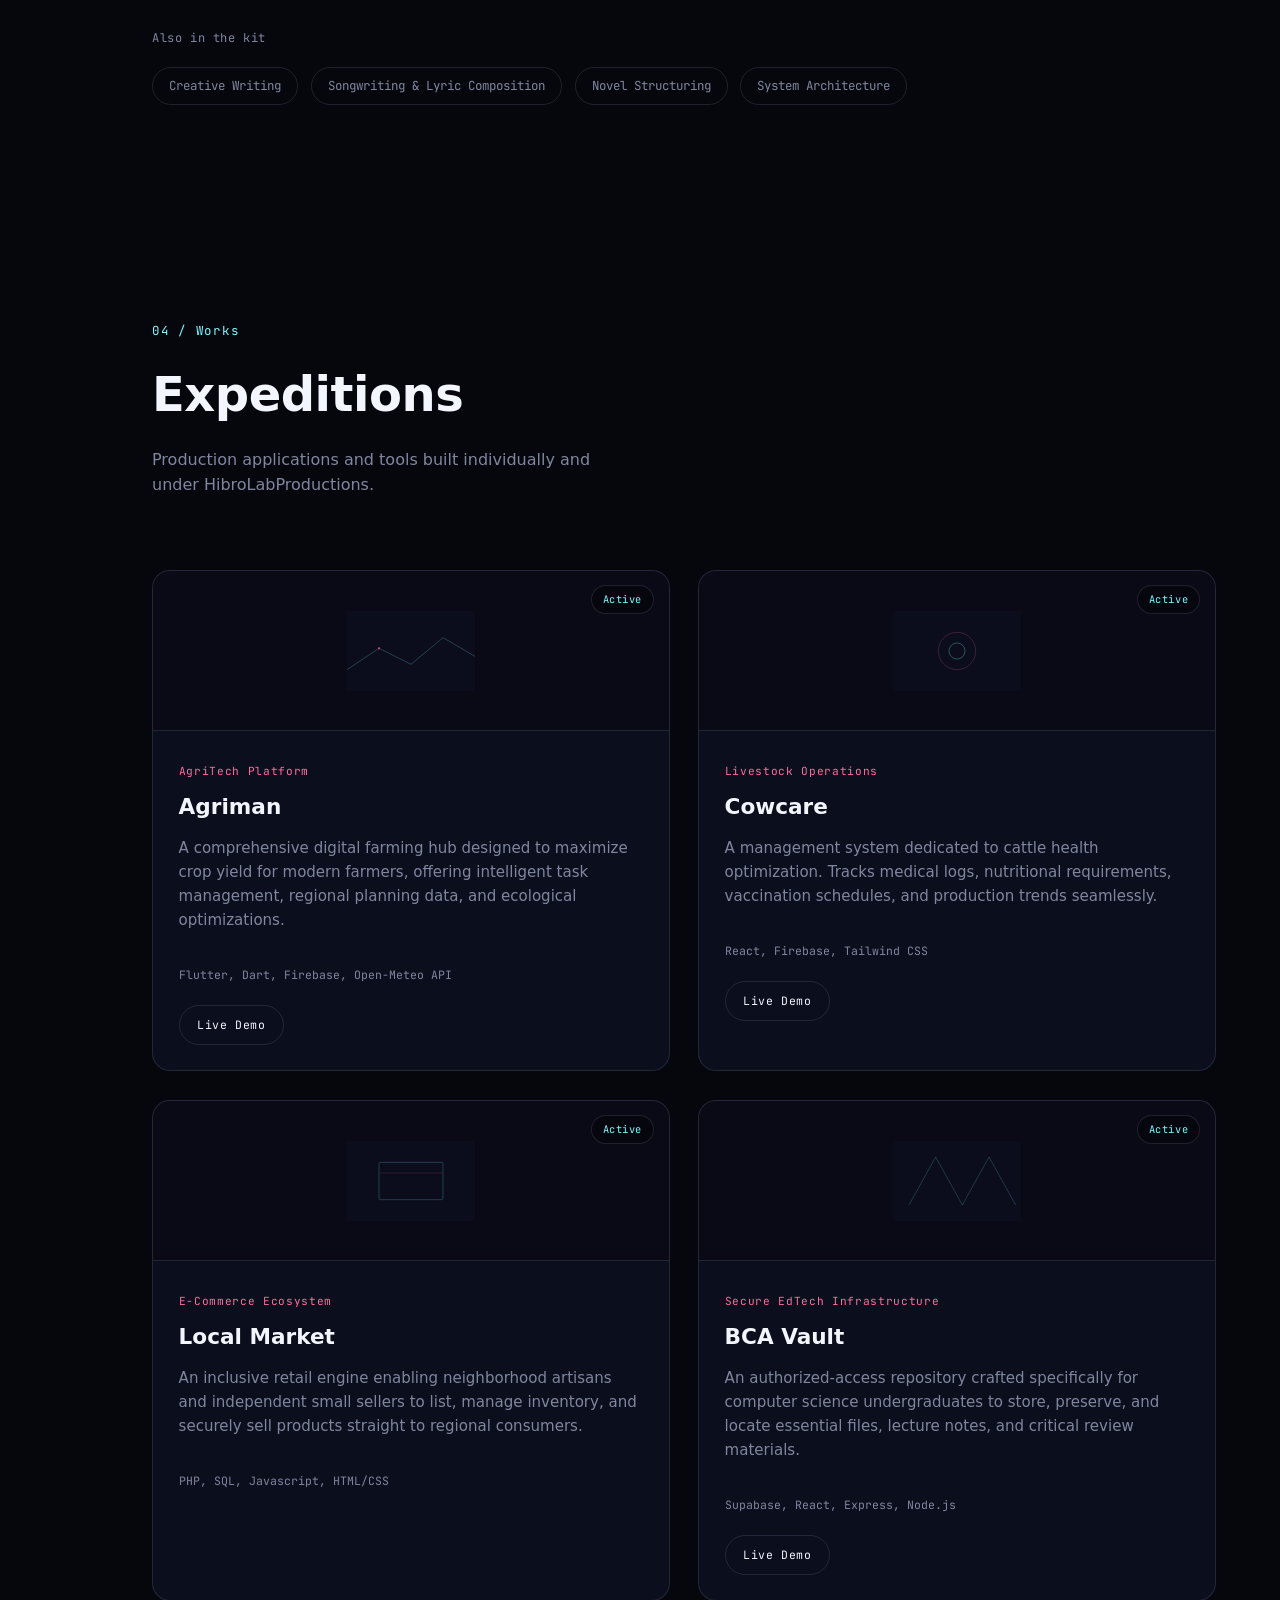
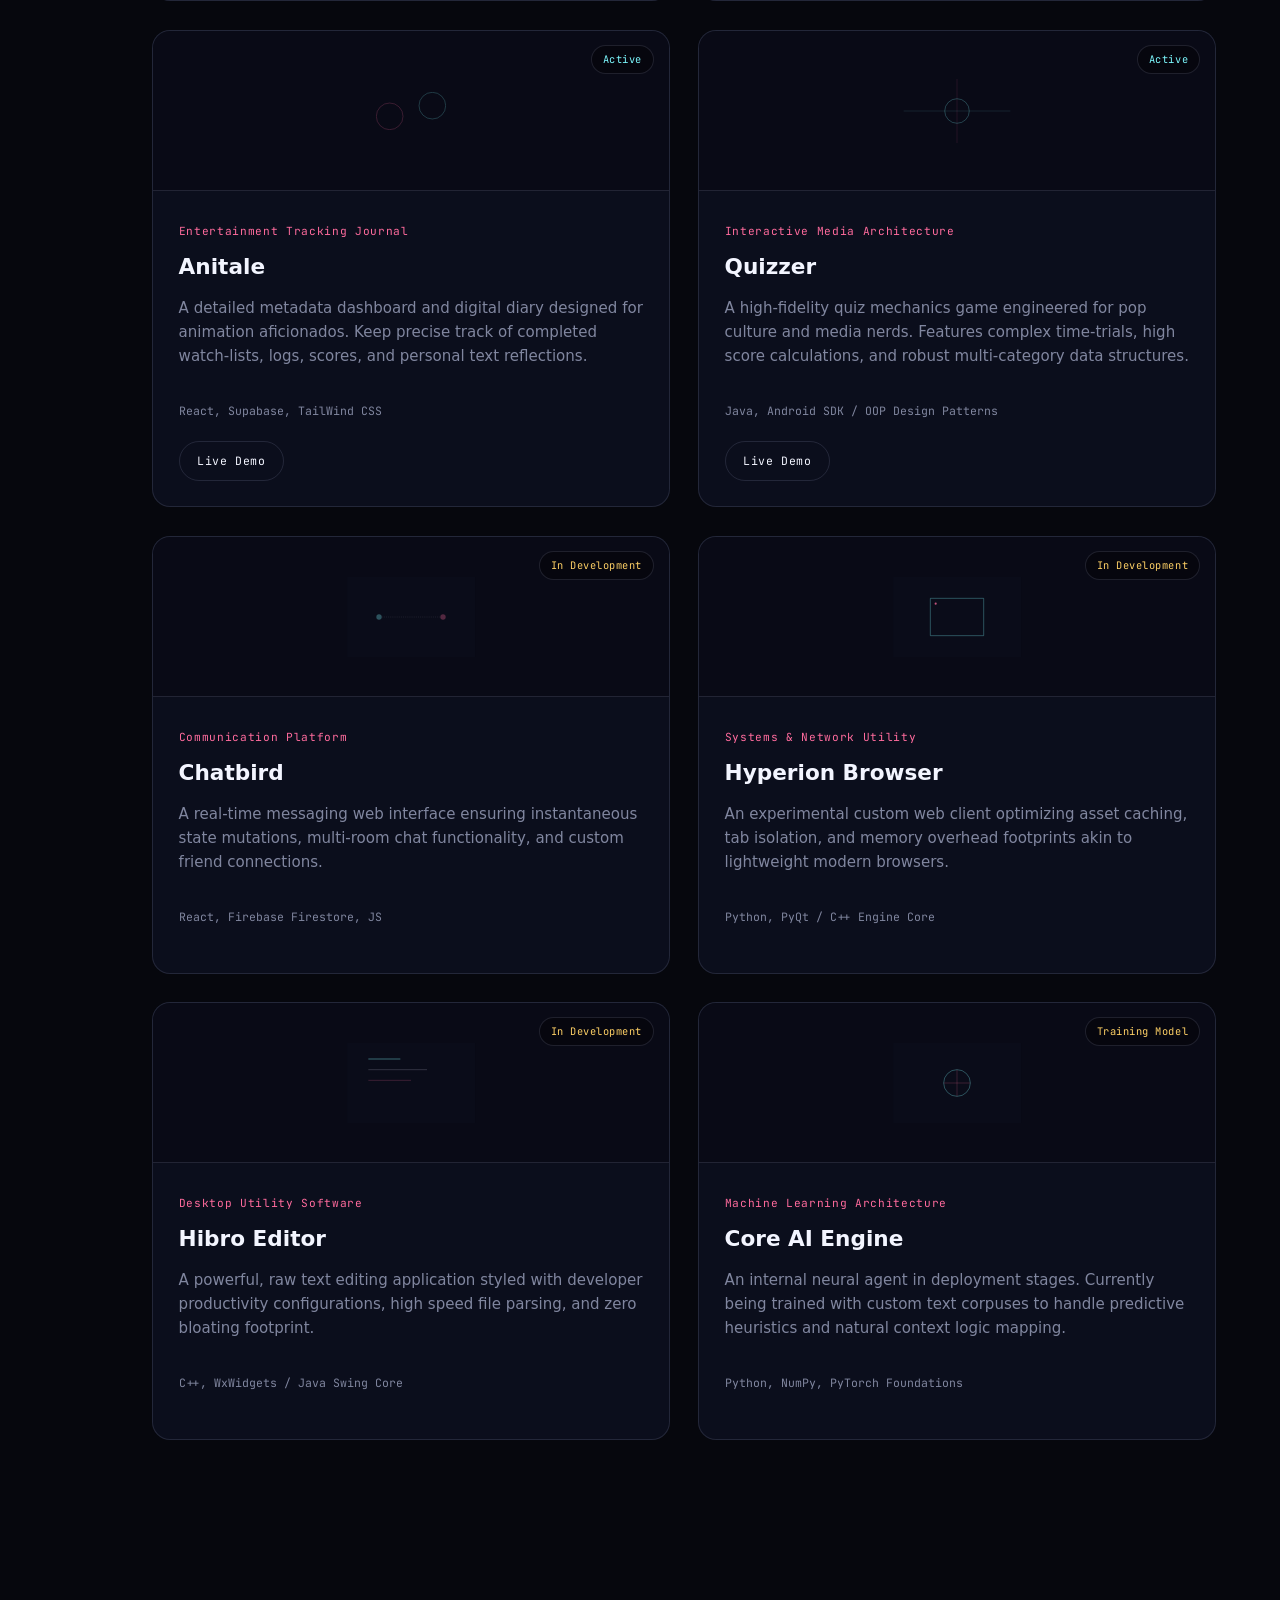
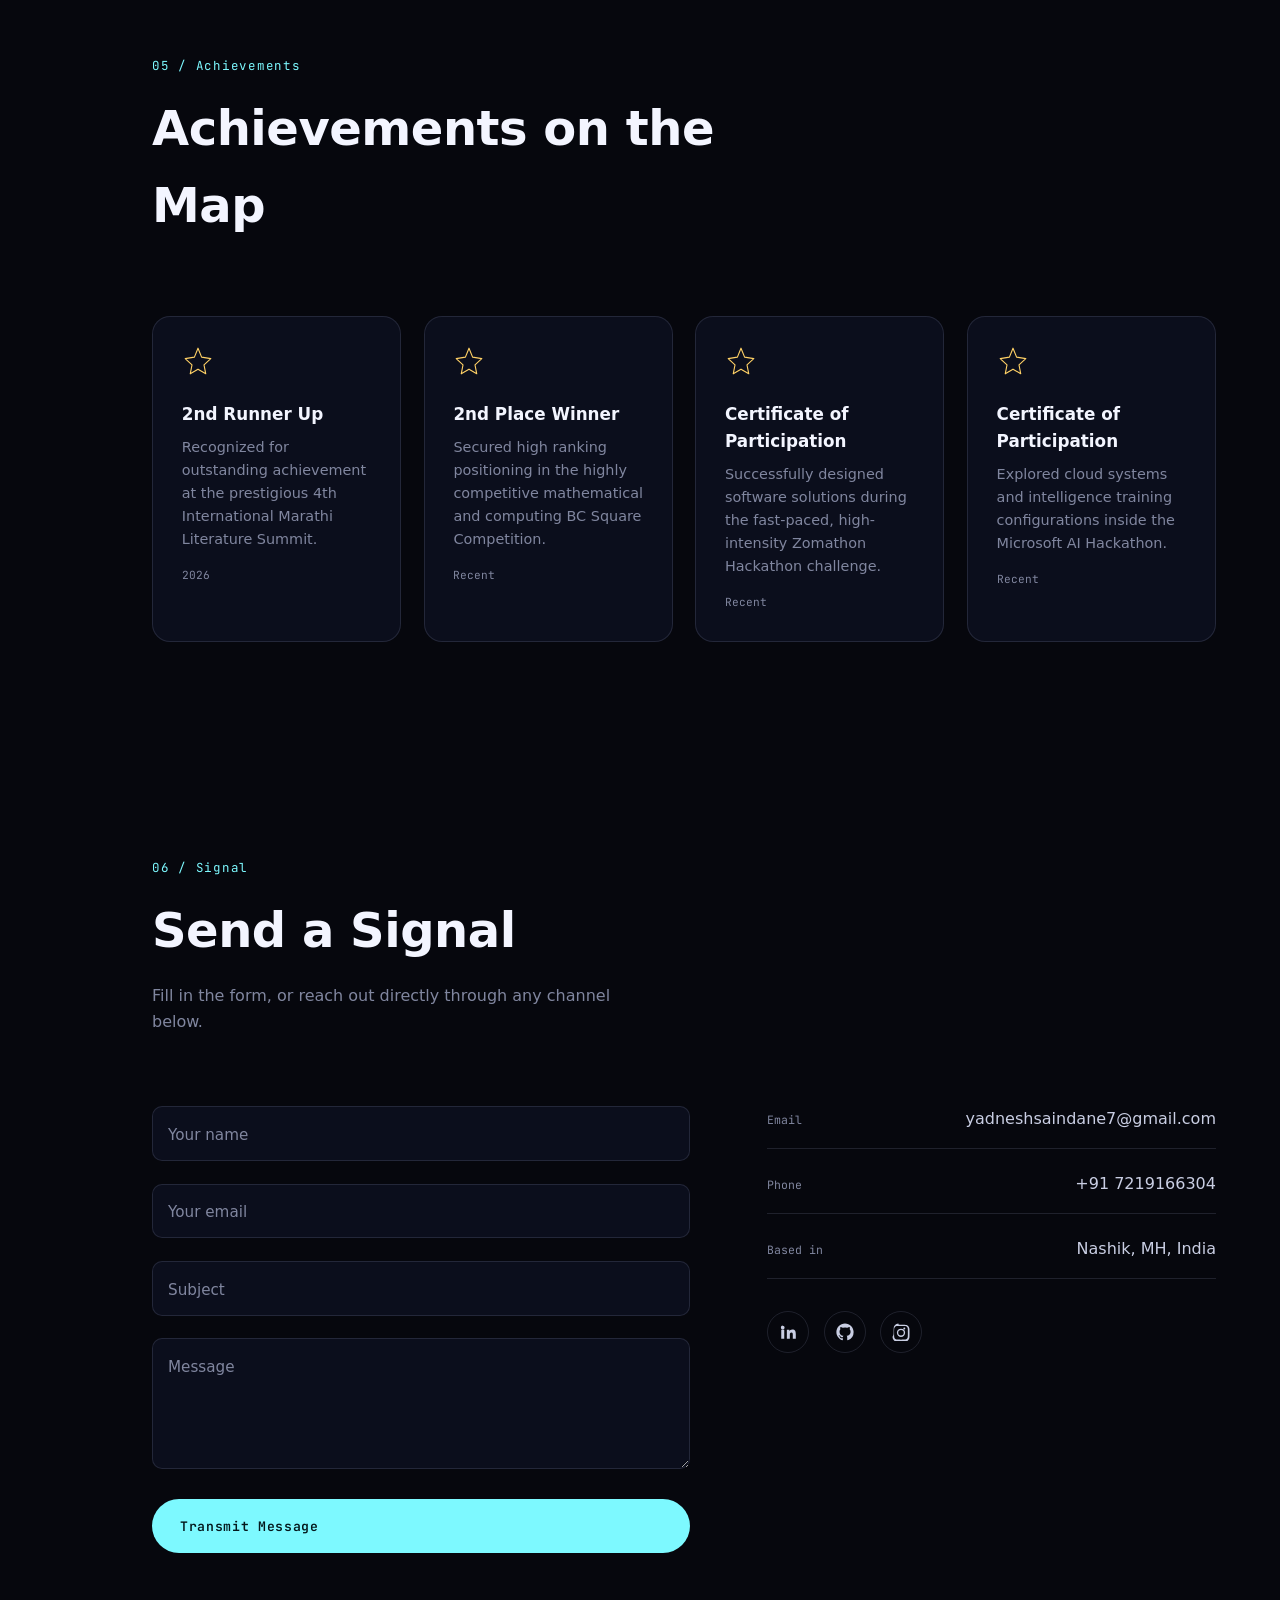
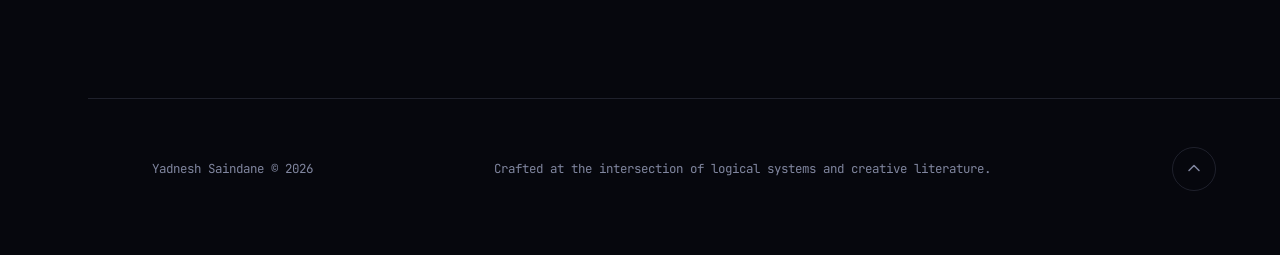
==== commit 95d9123c: "Update resume link in index.html" ====
--- a/index.html
+++ b/index.html
@@ -105,7 +105,7 @@
         <a href="#projects" class="btn btn--primary magnetic">
           <span>View Projects</span>
         </a>
-        <a href="y_resume.pdf" class="btn btn--ghost magnetic" download>
+        <a href="yadnesh resume.pdf" class="btn btn--ghost magnetic" download>
           <span>Download Resume</span>
         </a>
         <a href="#contact" class="btn btn--text magnetic">
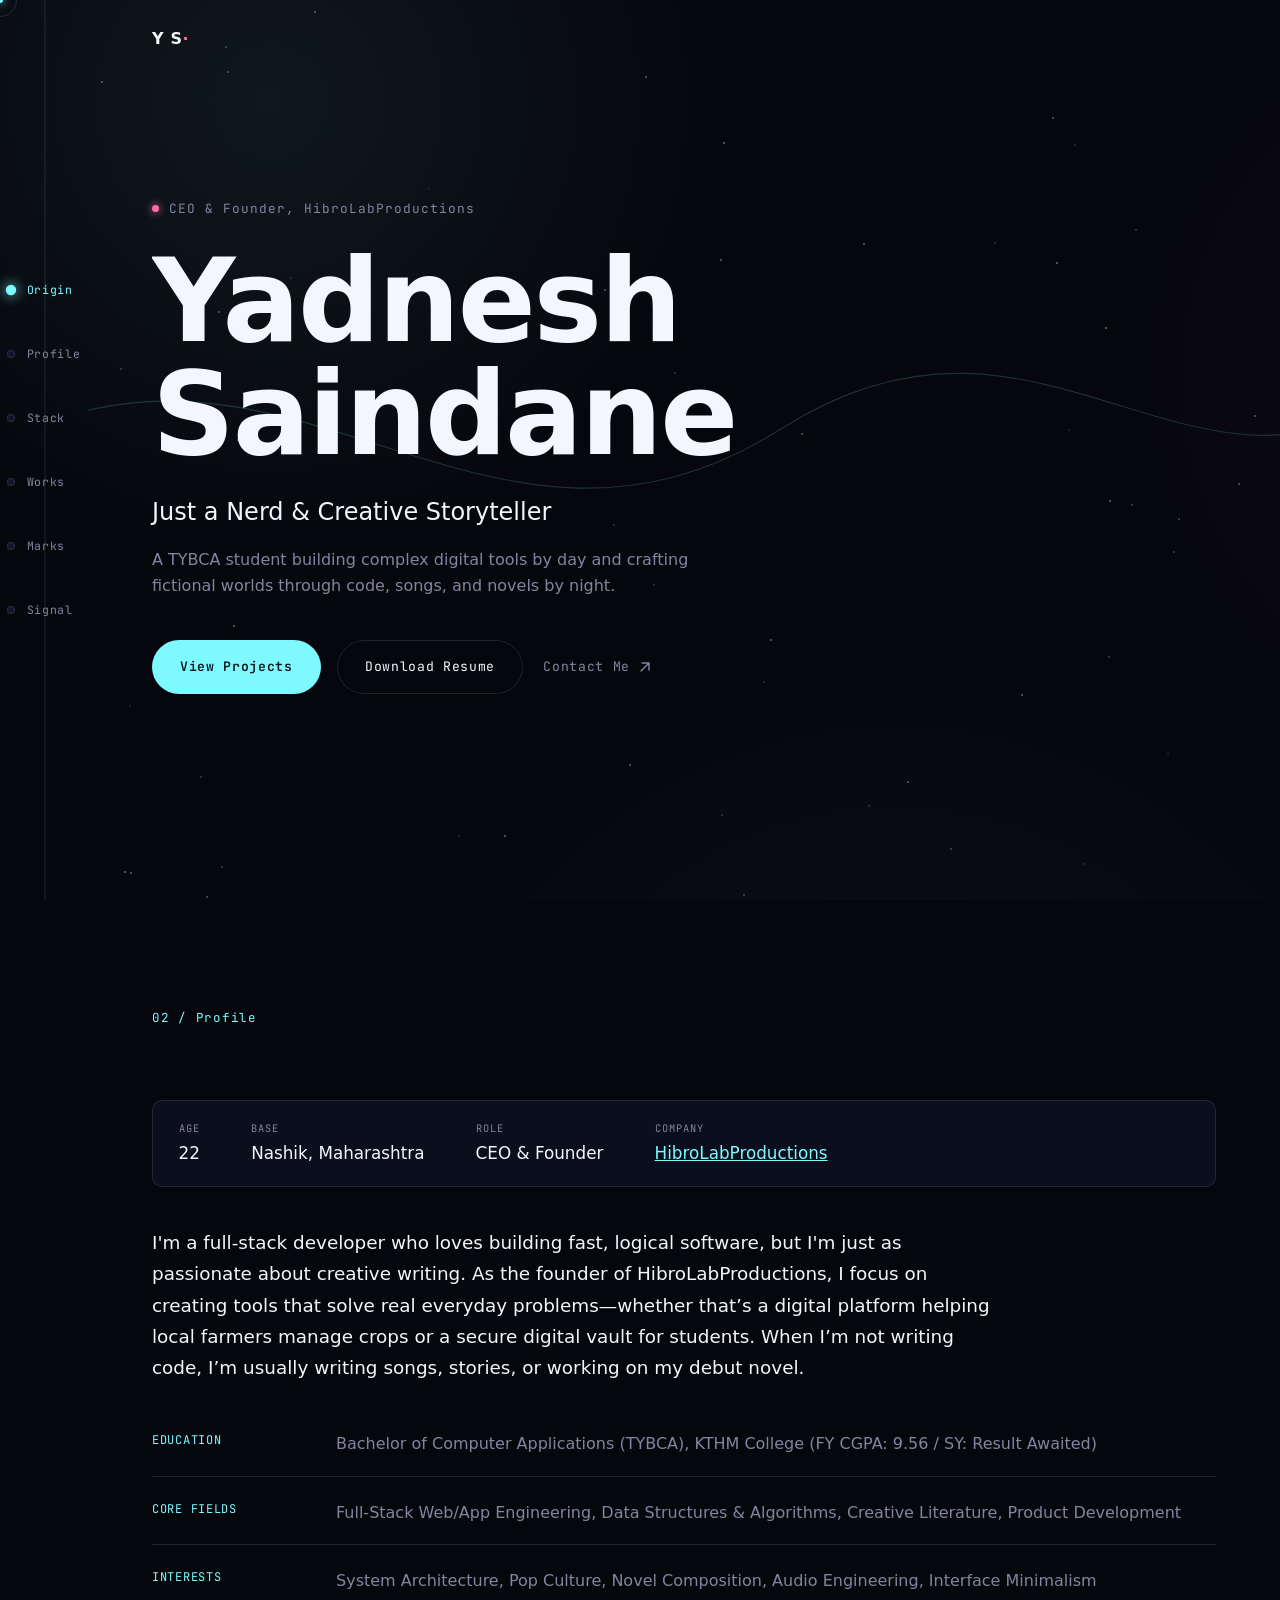
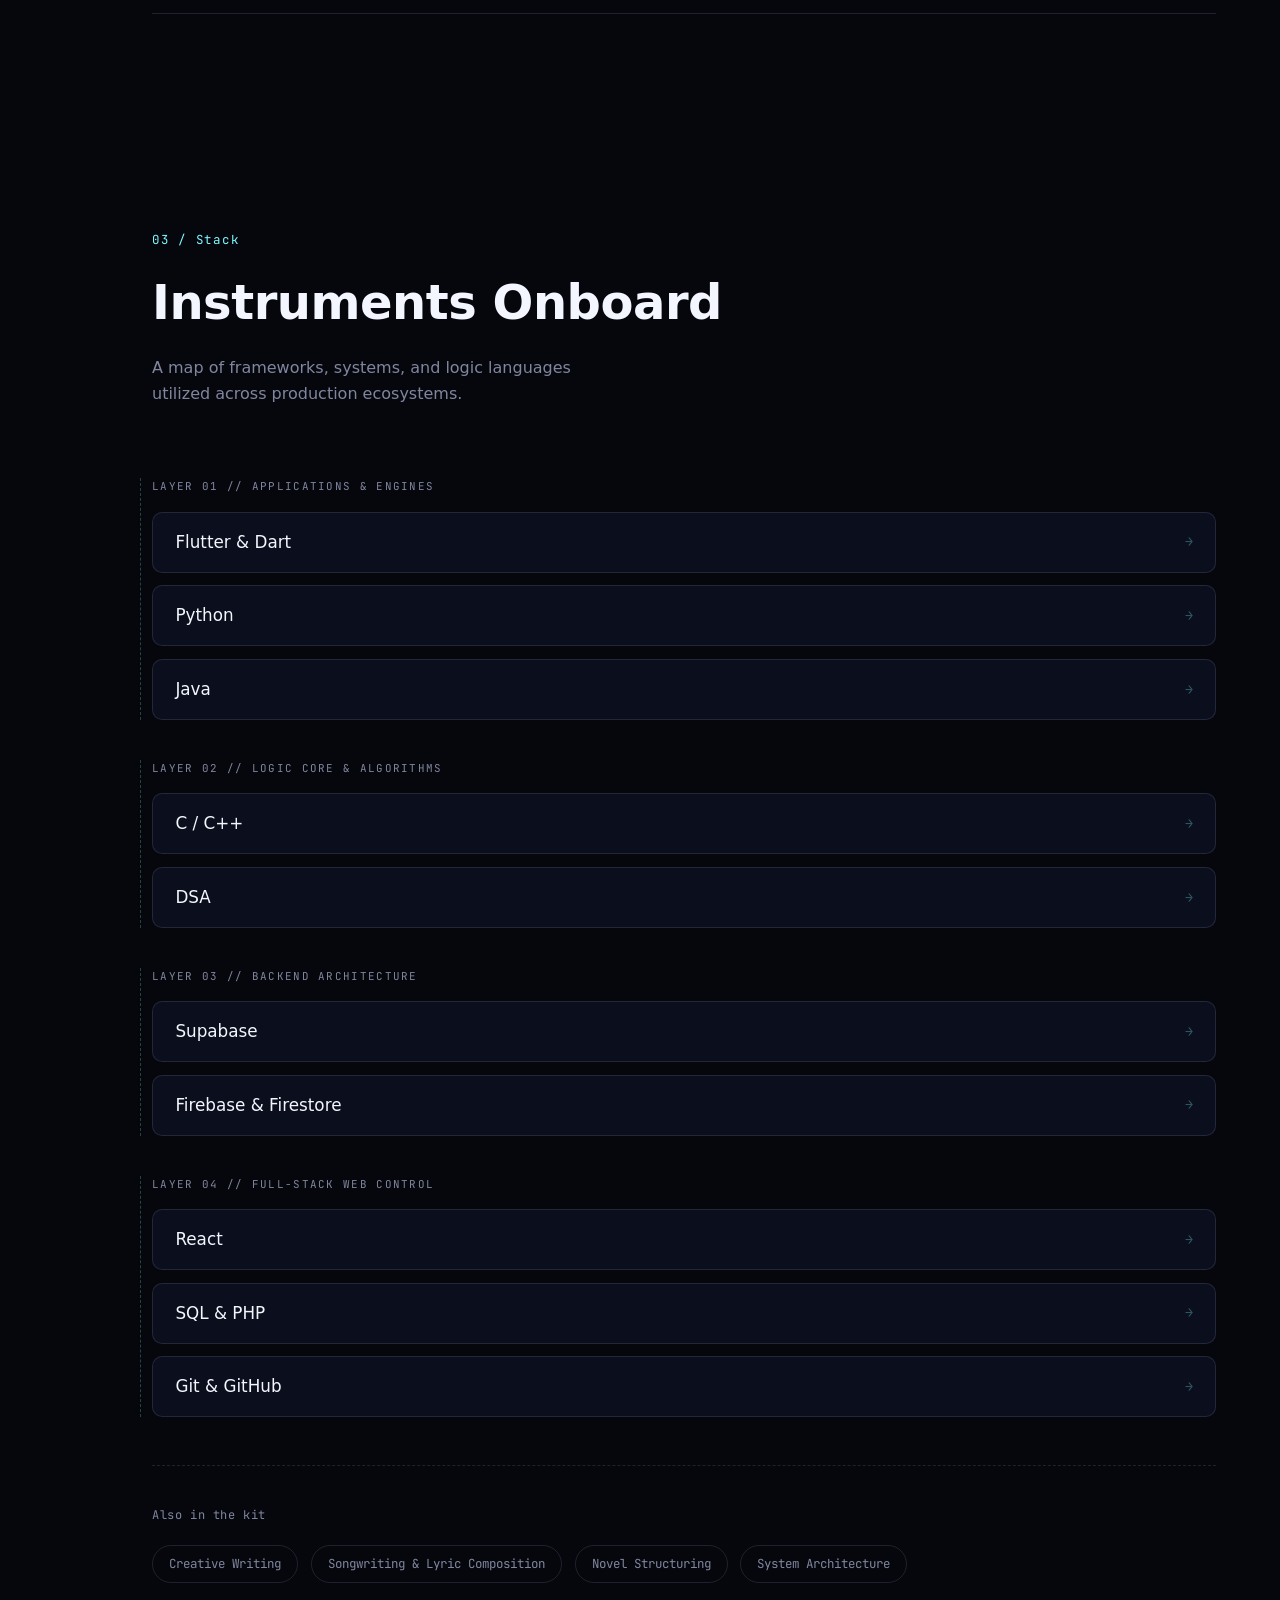
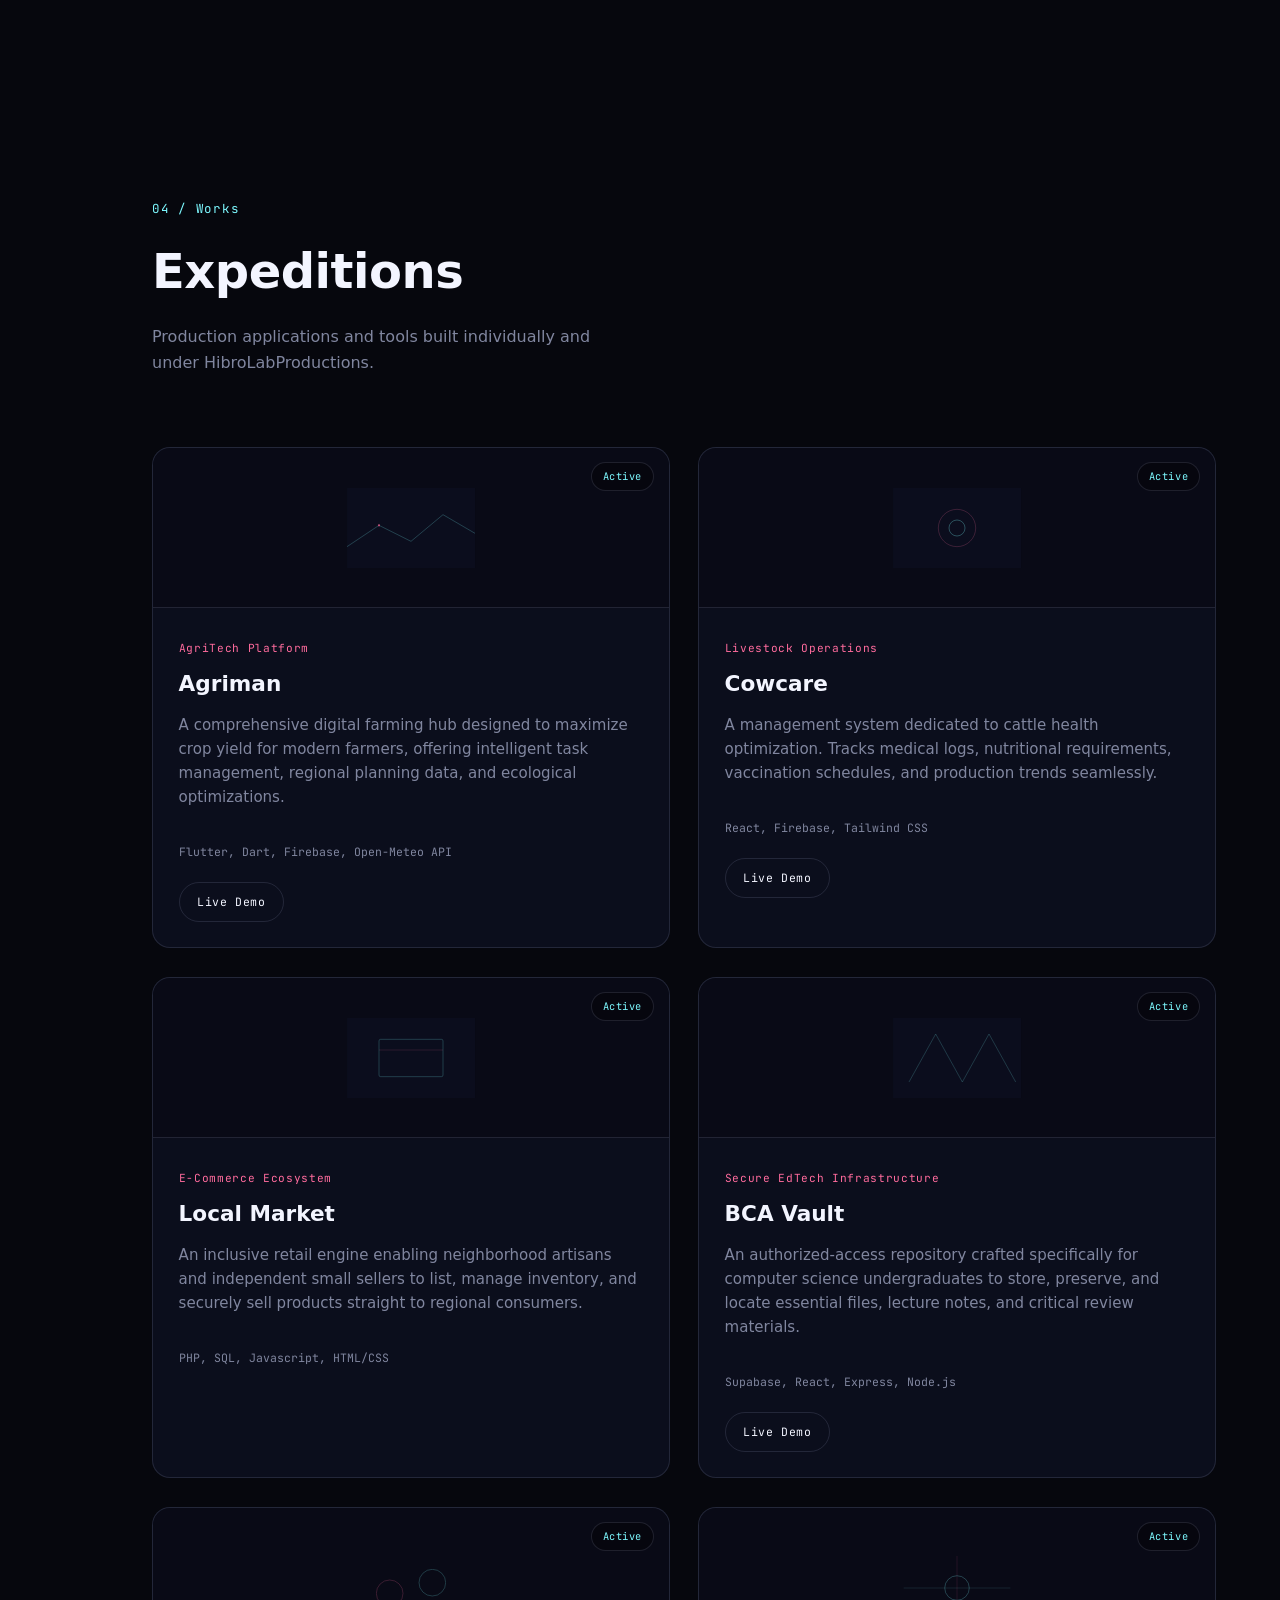
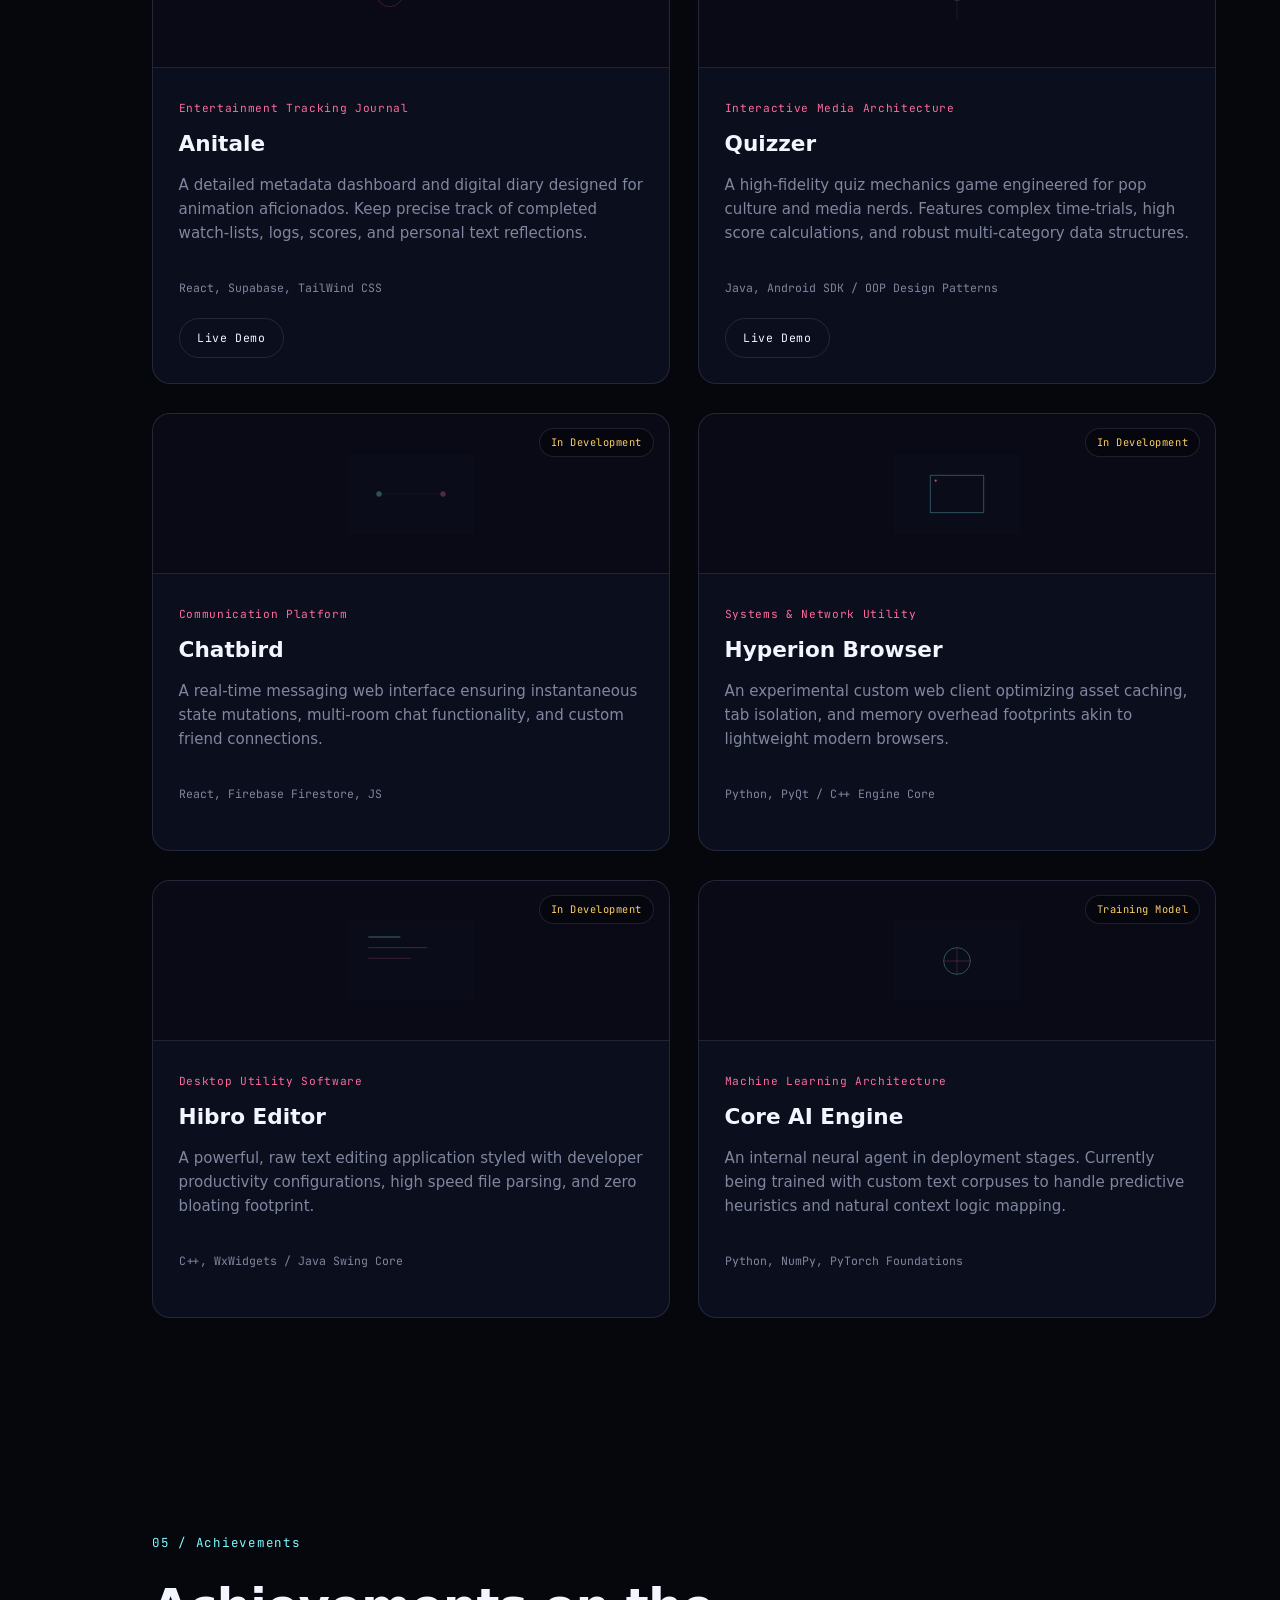
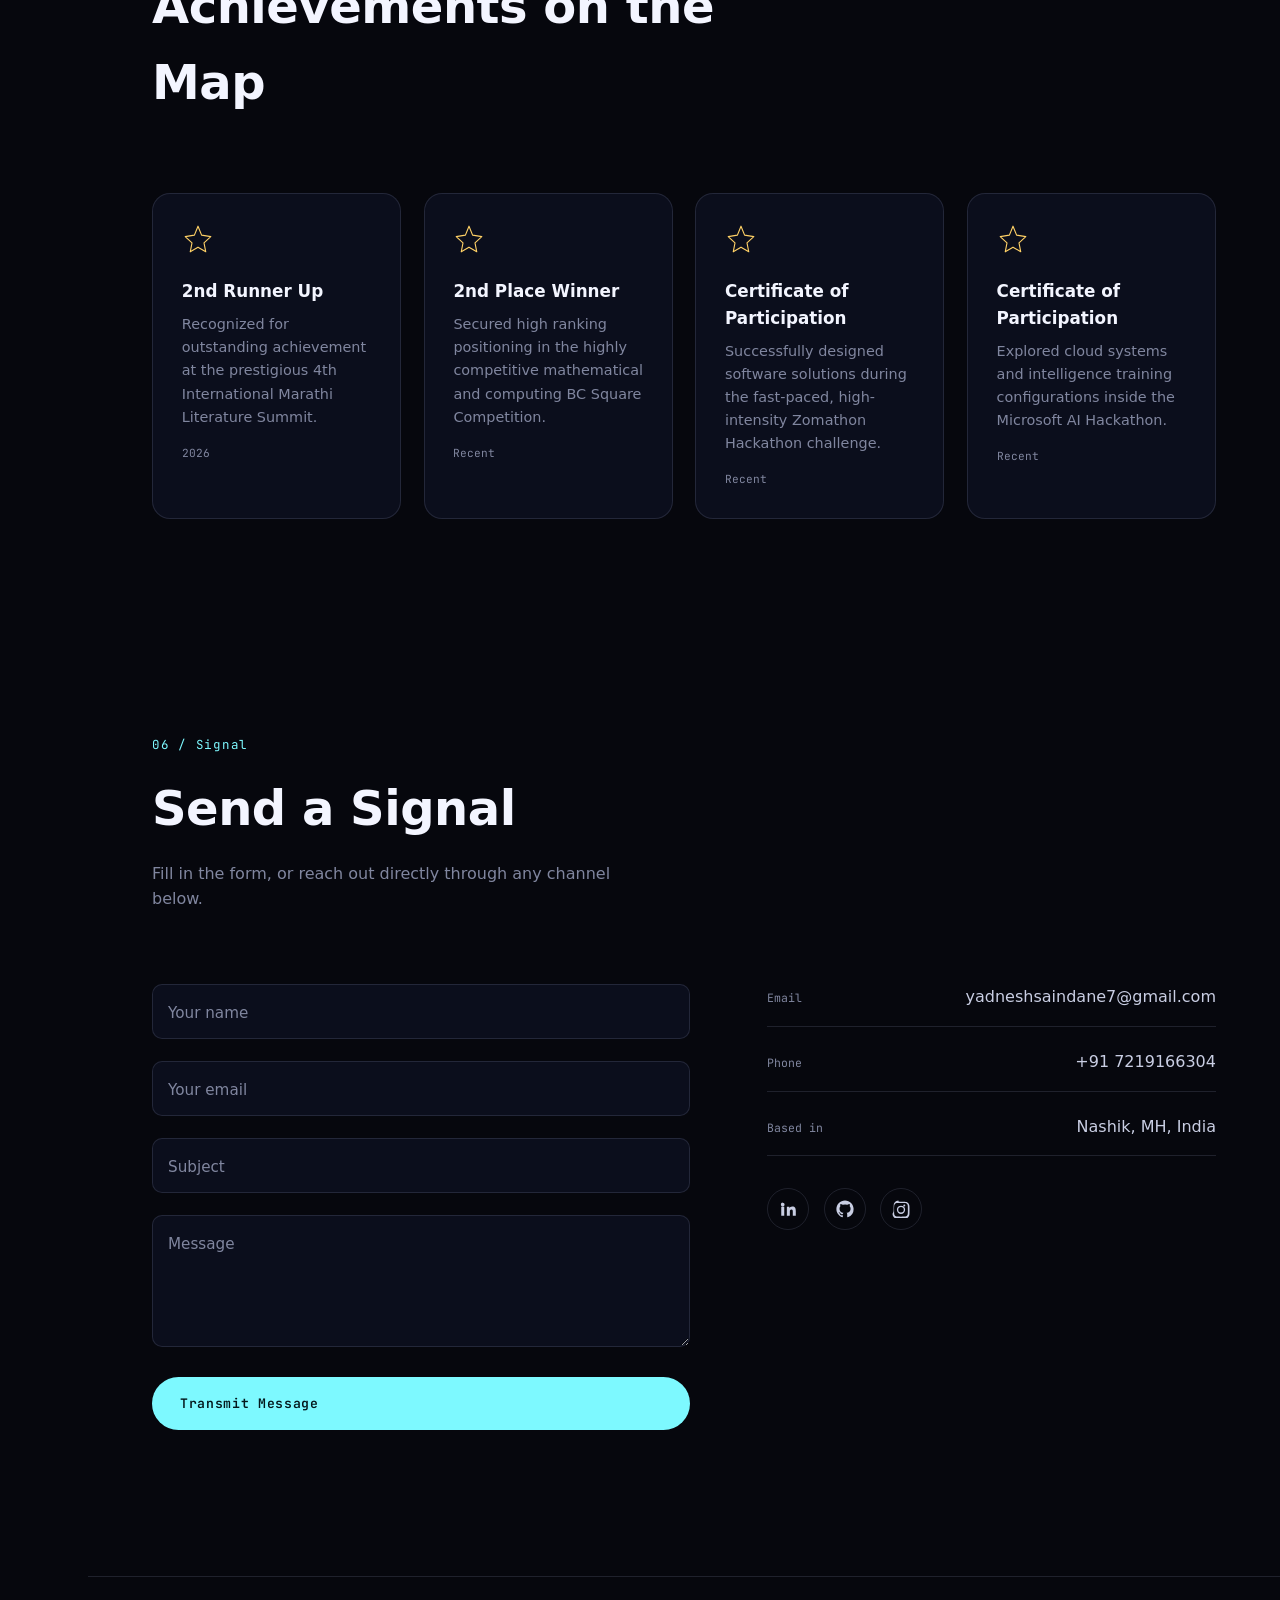
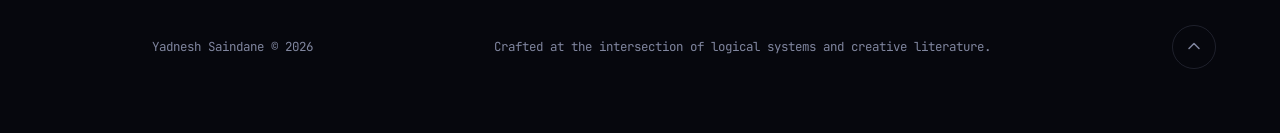
==== commit 82b25691: "Update fonts and company link in index.html" ====
--- a/index.html
+++ b/index.html
@@ -13,10 +13,10 @@
 <title>Yadnesh Saindane — CEO & Full-Stack Developer</title>
 <meta name="description" content="Yadnesh Saindane — CEO & Founder of HibroLabProductions. TYBCA Student, Full-Stack Software Engineer, and Creative Writer based in Nashik.">
 
-<!-- Fonts: Space Grotesk (display), Inter (body), JetBrains Mono (data/labels) -->
+<!-- Fonts: Syne (Display), Plus Jakarta Sans (Body), JetBrains Mono (Data/Labels) -->
 <link rel="preconnect" href="https://fonts.googleapis.com">
 <link rel="preconnect" href="https://fonts.gstatic.com" crossorigin>
-<link href="https://fonts.googleapis.com/css2?family=Space+Grotesk:wght@400;500;600;700&family=Inter:wght@400;500;600&family=JetBrains+Mono:wght@400;500&display=swap" rel="stylesheet">
+<link href="https://fonts.googleapis.com/css2?family=Plus+Jakarta+Sans:wght@400;500;600&family=Syne:wght@600;700;800&family=JetBrains+Mono:wght@400;500&display=swap" rel="stylesheet">
 
 <link rel="stylesheet" href="style.css">
 </head>
@@ -124,7 +124,6 @@
   <section class="about" id="about">
     <div class="section-head reveal-up">
       <span class="section-head__eyebrow">02 / Profile</span>
-      <h2 class="section-head__title">Field Notes</h2>
     </div>
 
     <div class="about__grid">
@@ -133,12 +132,12 @@
           <div><span>AGE</span><strong>22</strong></div>
           <div><span>BASE</span><strong>Nashik, Maharashtra</strong></div>
           <div><span>ROLE</span><strong>CEO & Founder</strong></div>
-          <div><span>COMPANY</span><strong><a href="#" style="color:var(--signal); text-decoration:underline;">HibroLabProductions</a></strong></div>
+          <div><span>COMPANY</span><strong><a href="https://hibrolabs.netlify.app/" style="color:var(--signal); text-decoration:underline;">HibroLabProductions</a></strong></div>
         </div>
       </div>
 
       <div class="about__copy">
-        <p class="about__text reveal-up">I am an engineered paradox: a highly technical full-stack developer obsessed with performance and logic, deeply intertwined with the soul of a creative writer. As the leader of HibroLabProductions, I engineer platforms that address genuine user problems, stretching from decentralized agricultural tools to secured academic vaults. Beyond the binary of my tech stack, I communicate through stories and music, pouring my extra energy into writing deep songs, scripts, and working on my debut novel.</p>
+        <p class="about__text reveal-up">I'm a full-stack developer who loves building fast, logical software, but I'm just as passionate about creative writing. As the founder of HibroLabProductions, I focus on creating tools that solve real everyday problems—whether that’s a digital platform helping local farmers manage crops or a secure digital vault for students. When I’m not writing code, I’m usually writing songs, stories, or working on my debut novel.</p>
 
         <dl class="about__facts">
           <div class="reveal-up">
@@ -249,8 +248,8 @@
             <li>Dynamic Farm Metrics</li><li>Crop Management</li><li>Resource Optimizer</li>
           </ul>
           <div class="project__stack">Flutter, Dart, Firebase, Open-Meteo API</div>
-          <div class="project__links">
-            <a href="https://agri-man.vercel.app/" class="btn btn--small btn--ghost magnetic">Live Demo</a>
+        <div class="project__links">
+            <a href="#" class="btn btn--small btn--ghost magnetic">Live Demo</a>
           </div>
         </div>
       </article>
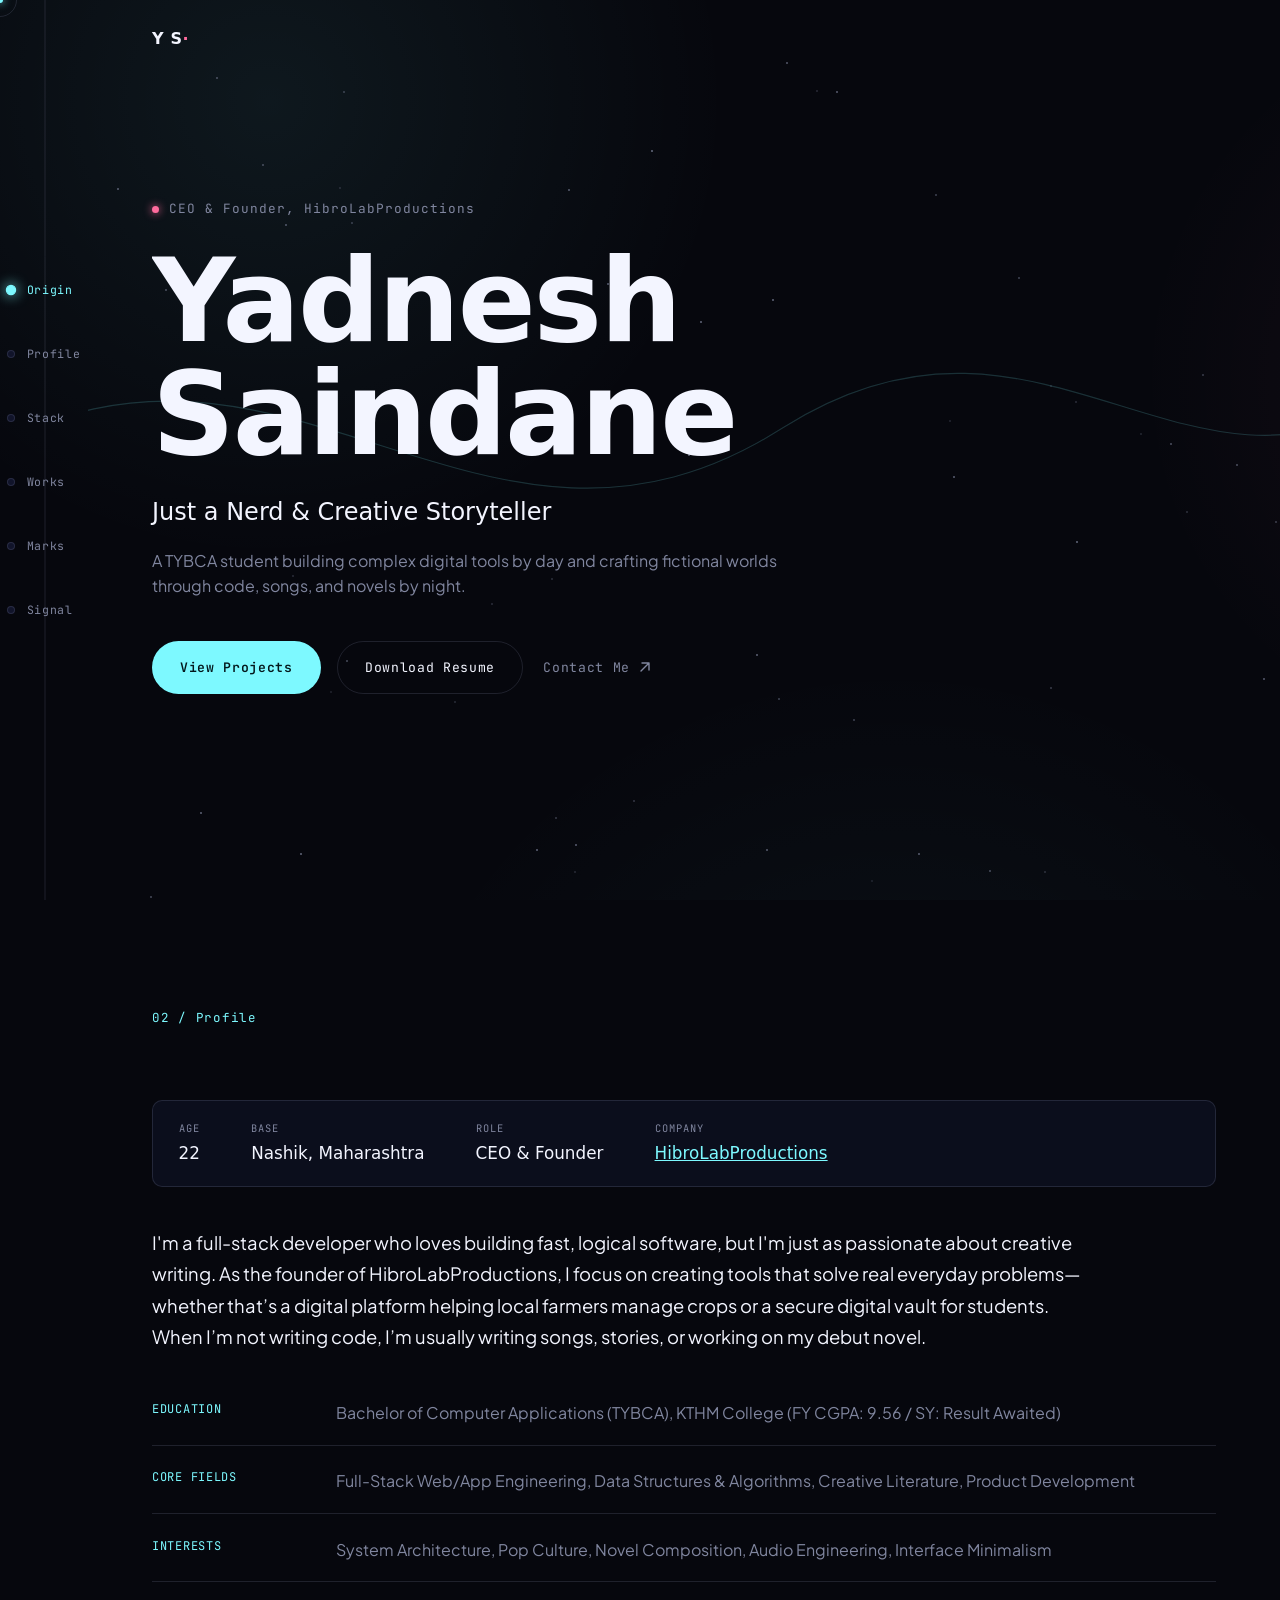
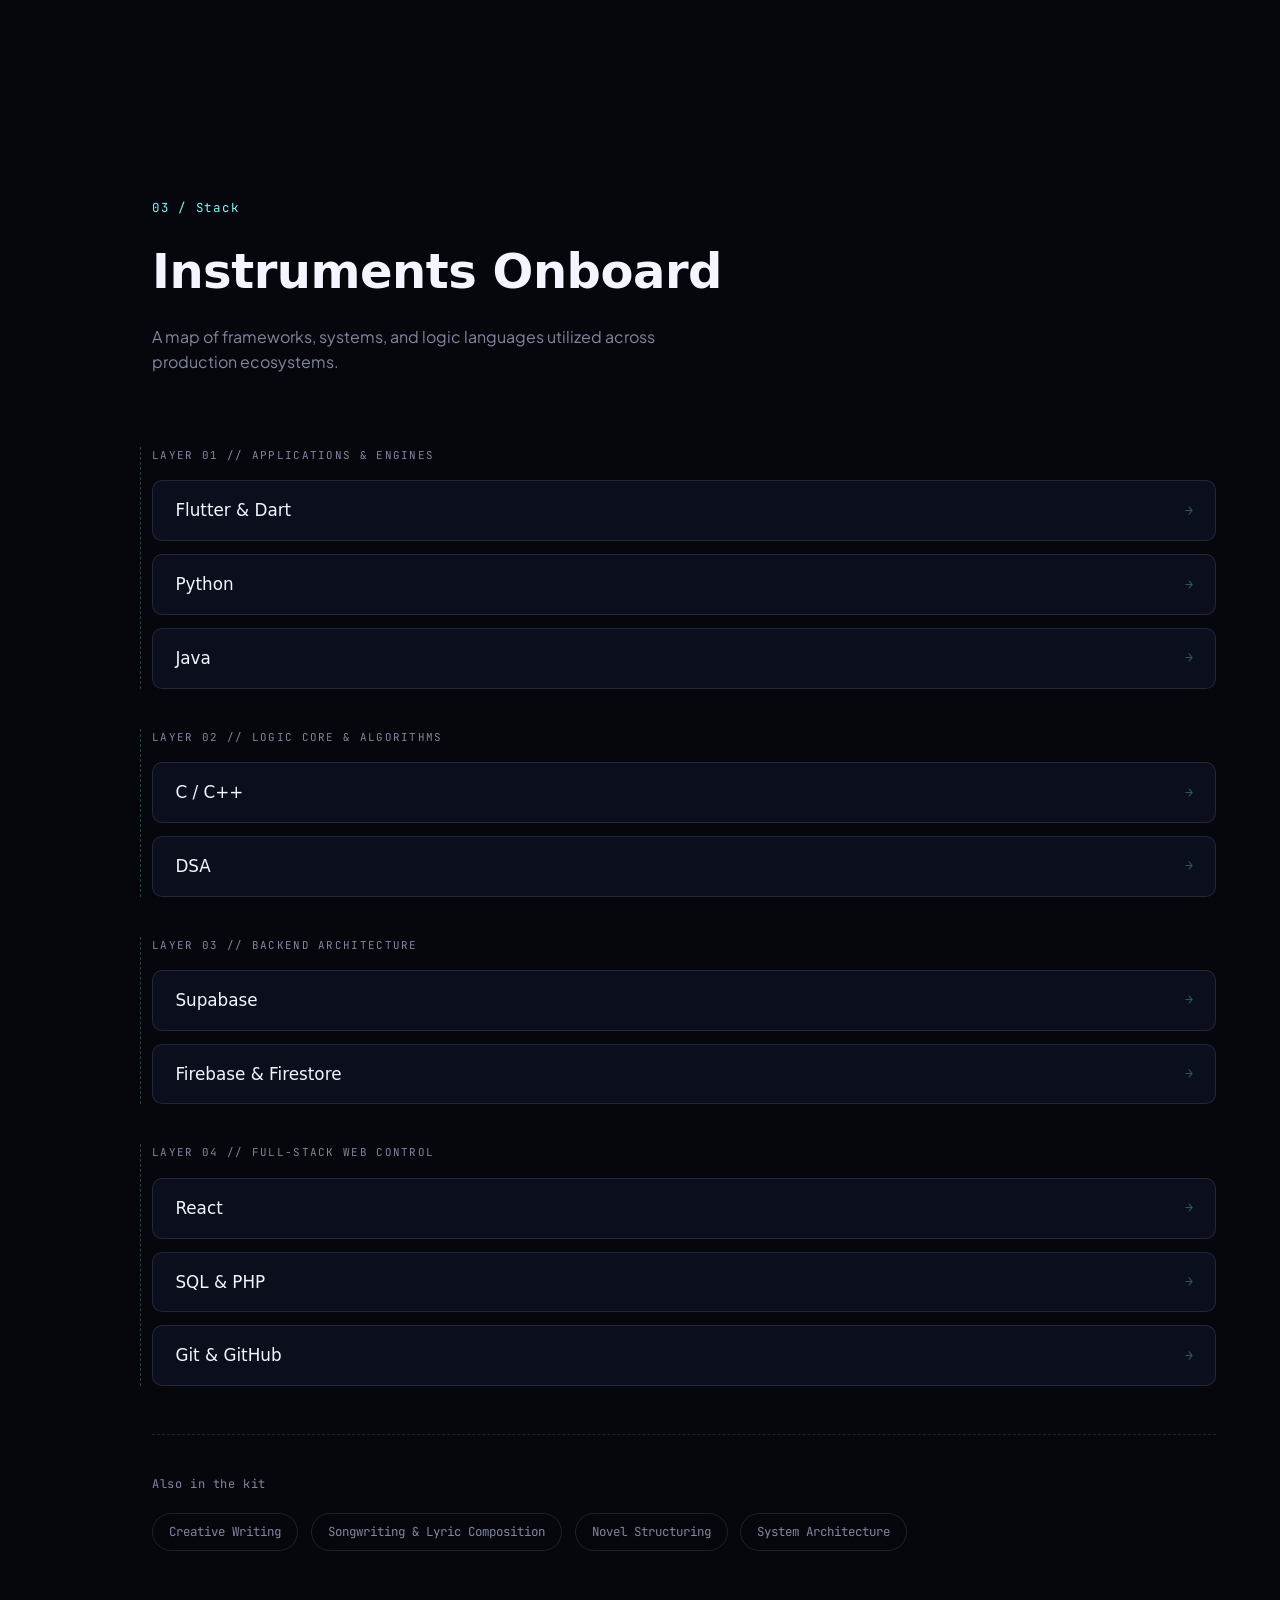
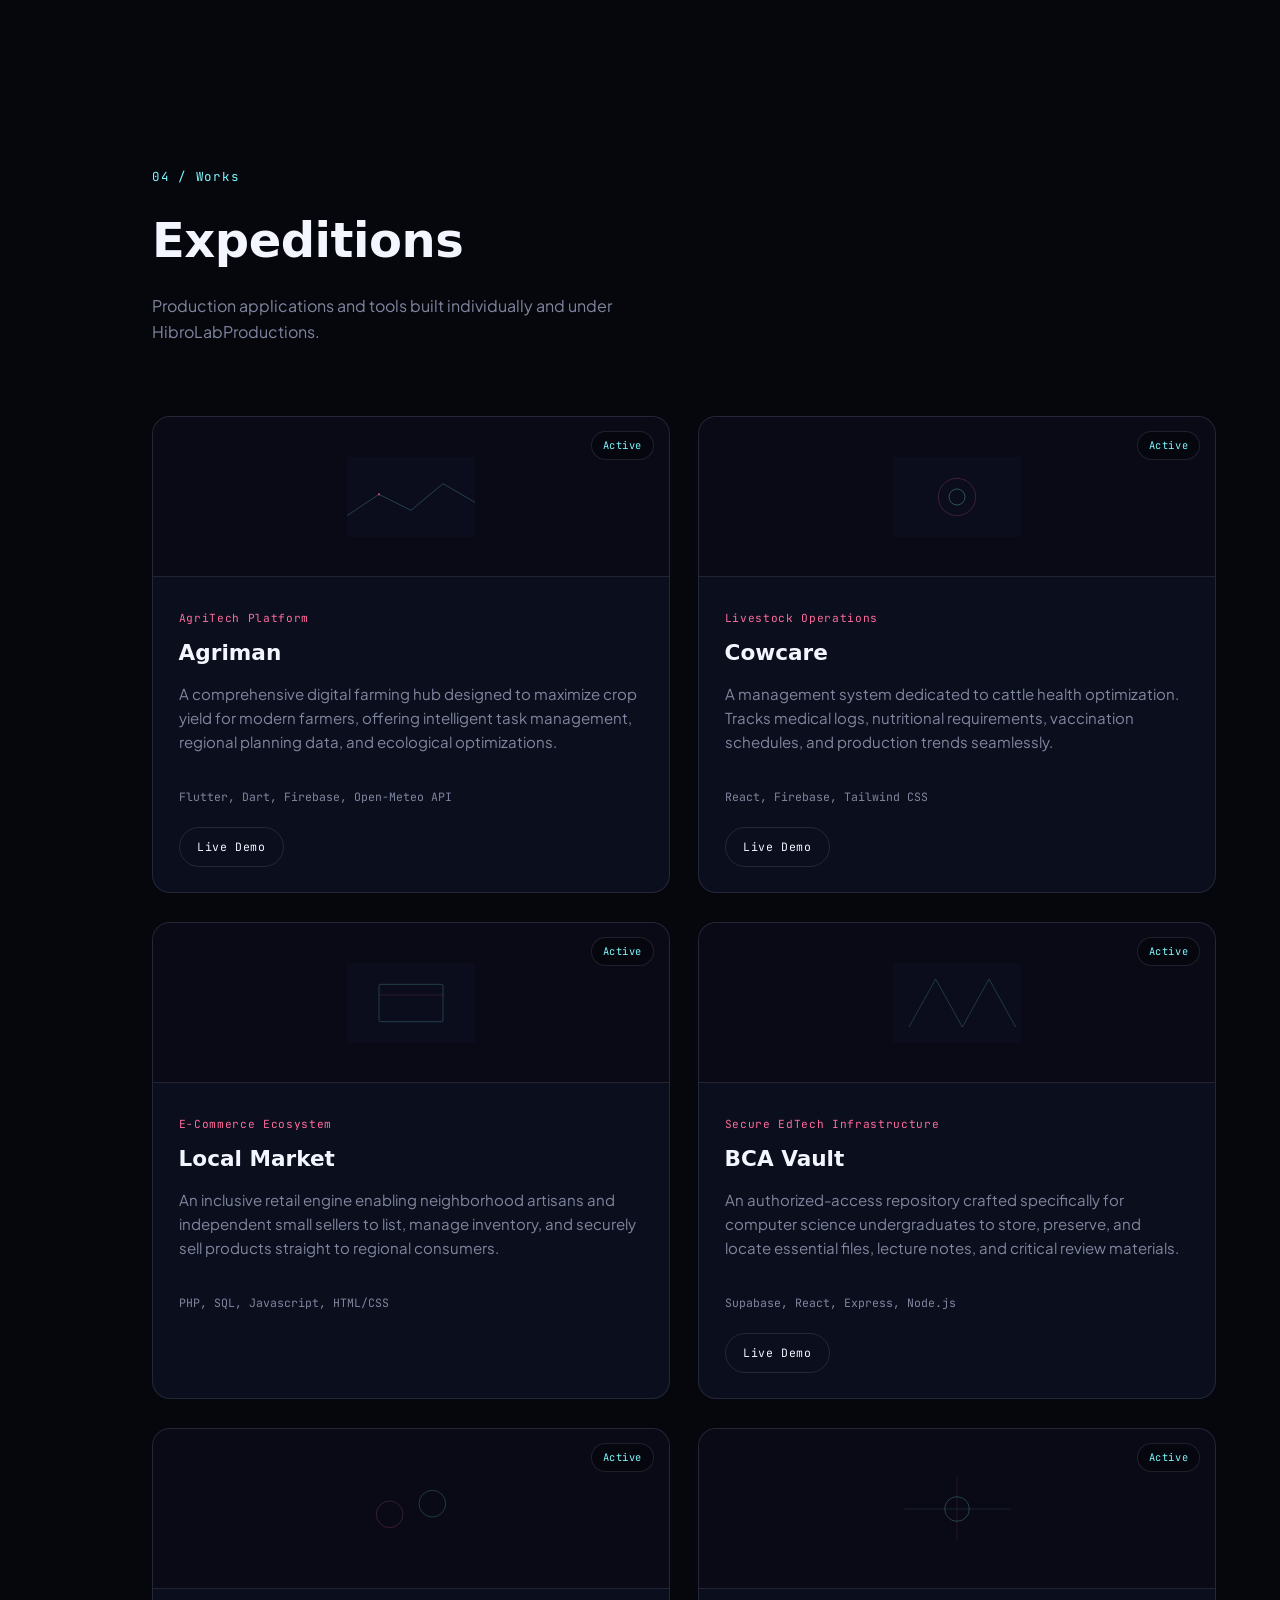
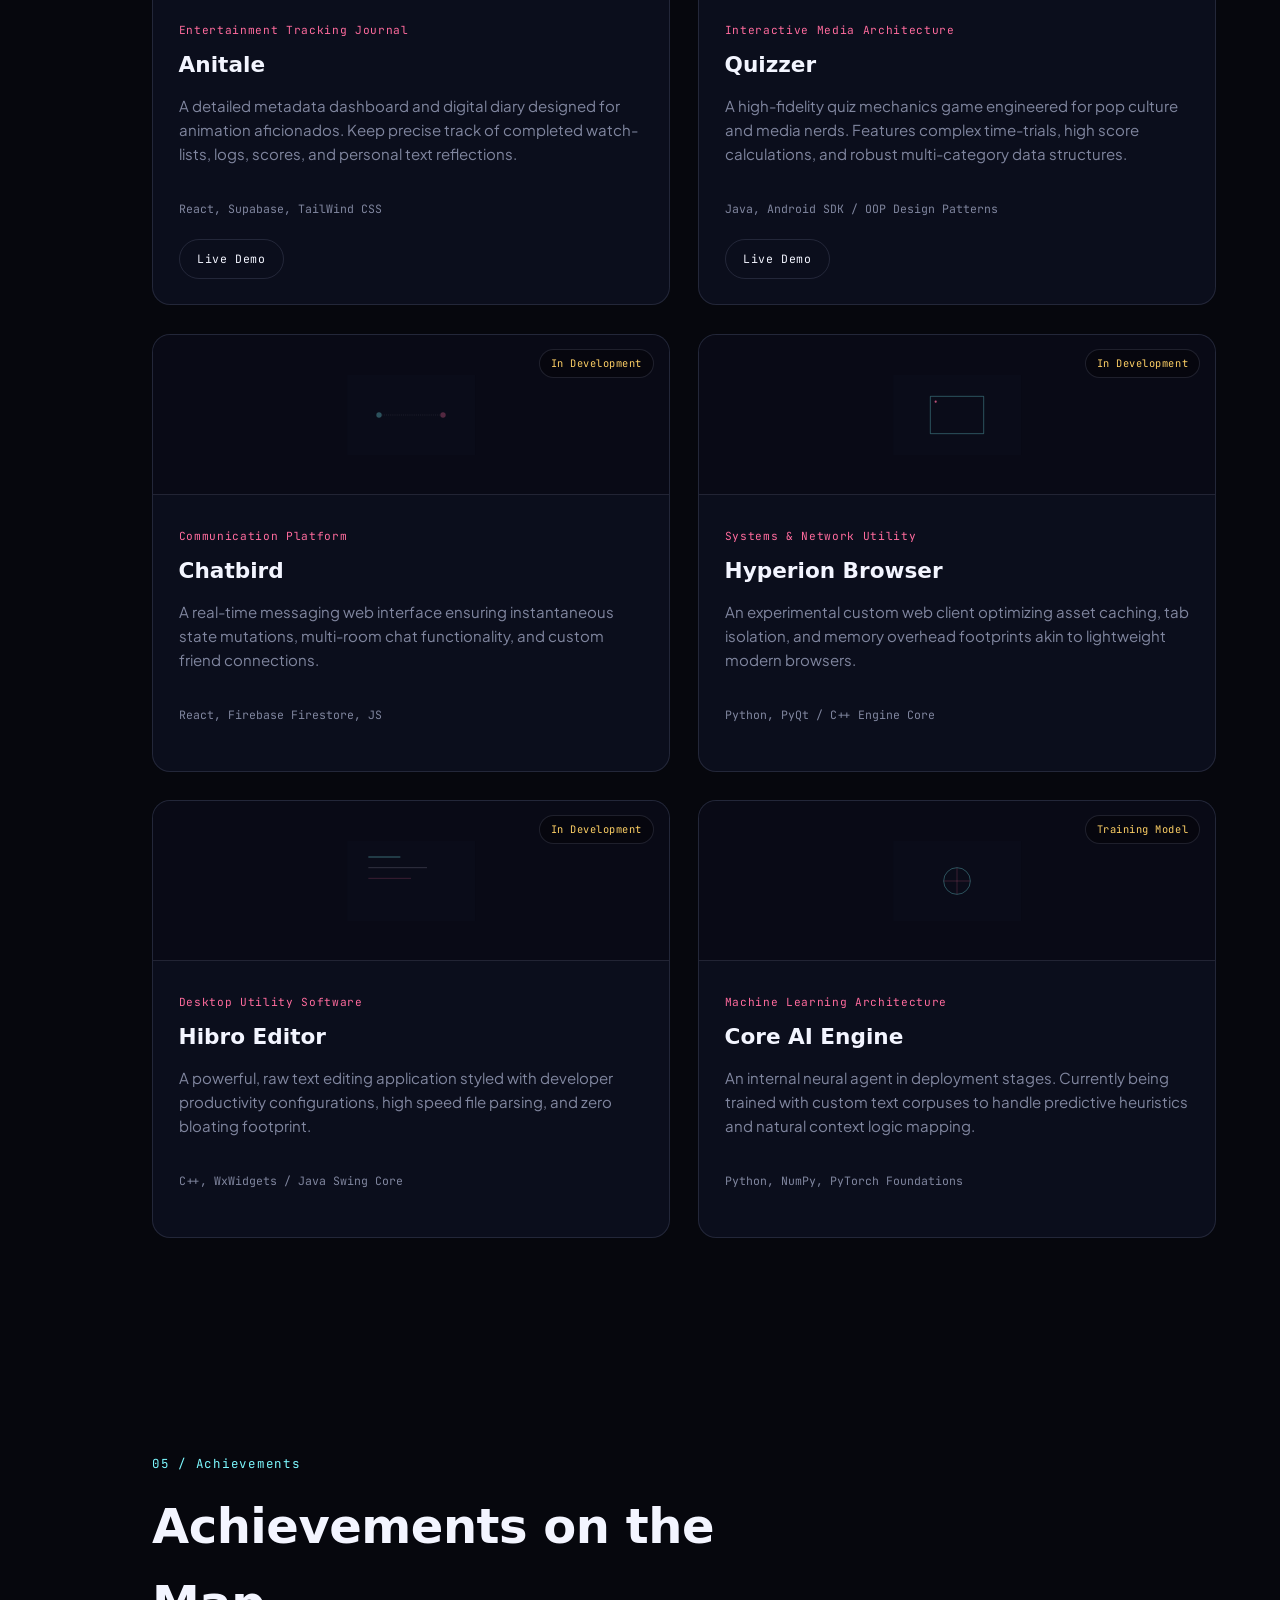
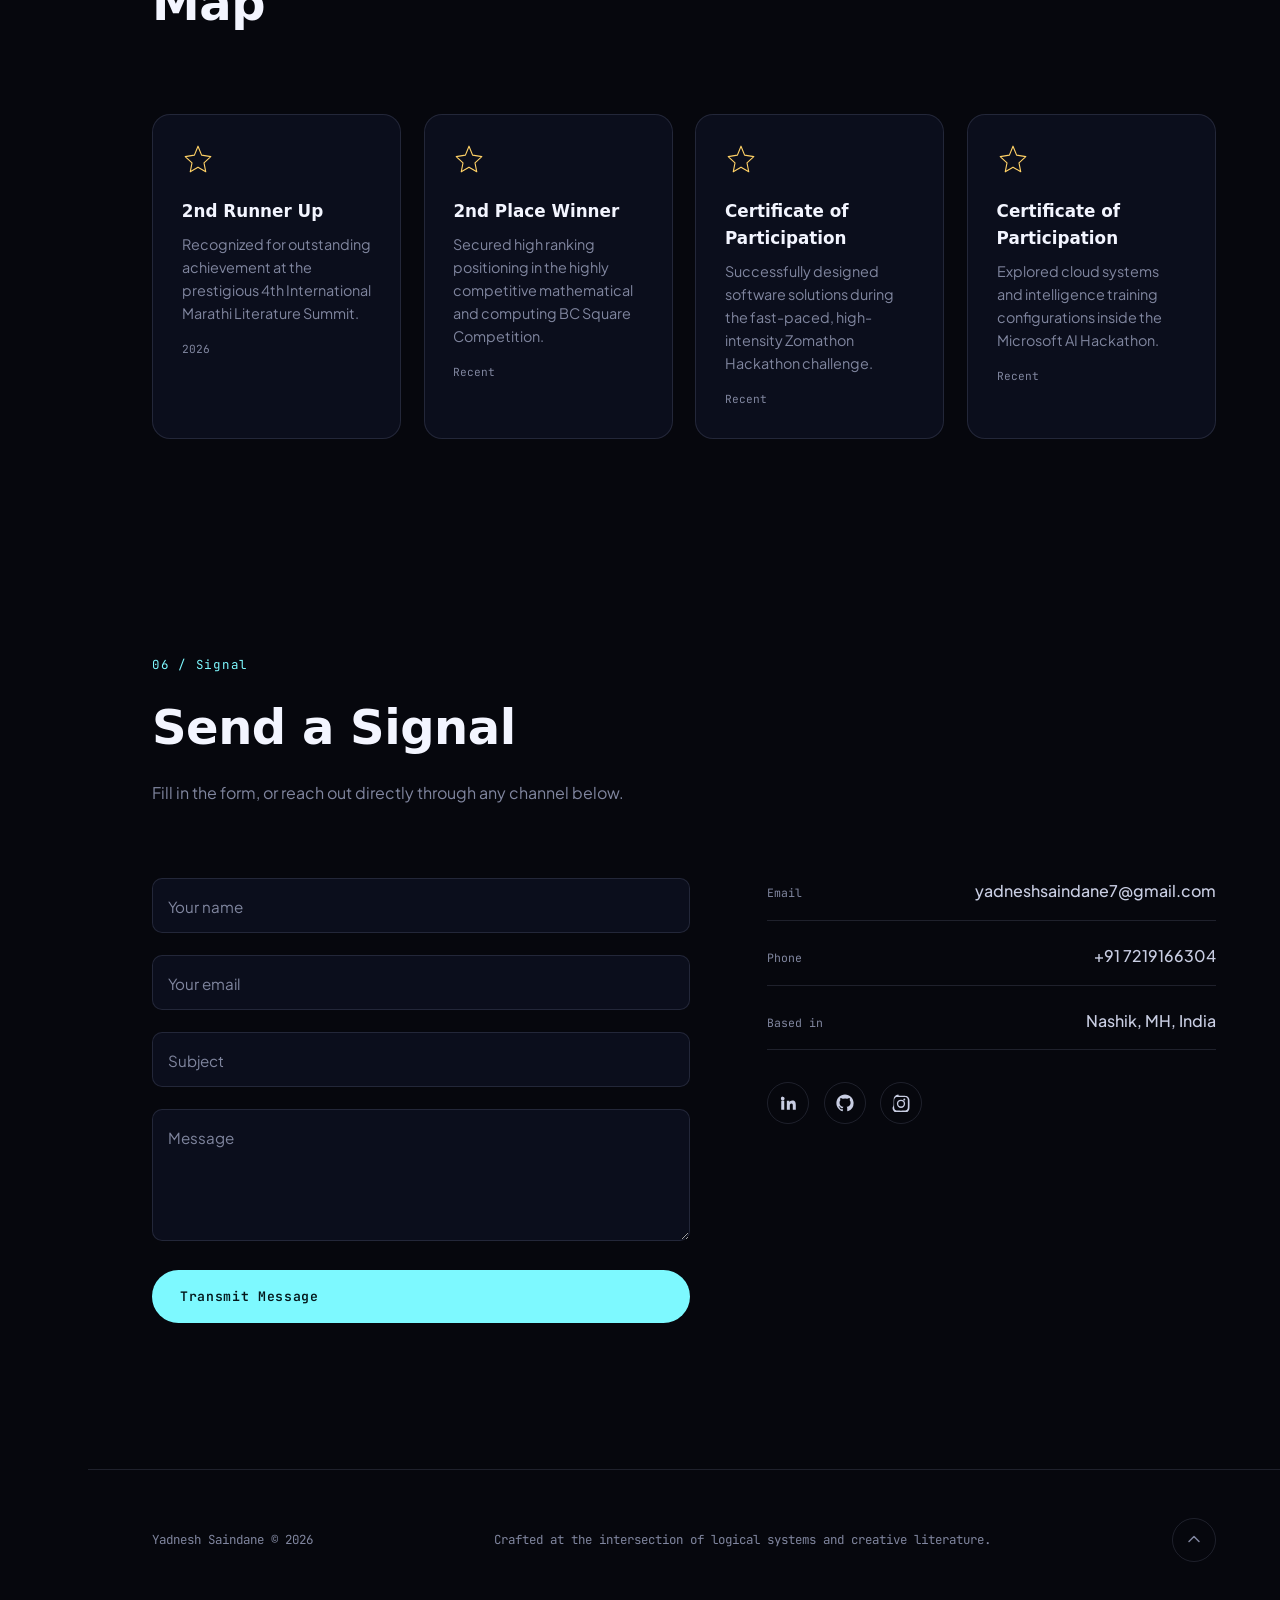
==== commit d9a35bd1: "Add Google site verification meta tag" ====
--- a/index.html
+++ b/index.html
@@ -11,6 +11,7 @@
 <meta charset="UTF-8">
 <meta name="viewport" content="width=device-width, initial-scale=1.0">
 <title>Yadnesh Saindane — CEO & Full-Stack Developer</title>
+<meta name="google-site-verification" content="ATrN_qT7y4I5y224zp-GbeF2jXg_6JoiWQLikp1HgSM" />
 <meta name="description" content="Yadnesh Saindane — CEO & Founder of HibroLabProductions. TYBCA Student, Full-Stack Software Engineer, and Creative Writer based in Nashik.">
 
 <!-- Fonts: Syne (Display), Plus Jakarta Sans (Body), JetBrains Mono (Data/Labels) -->
--- a/style.css
+++ b/style.css
@@ -40,8 +40,8 @@
   --gold:        #ffd166;   /* sparing highlight — achievements */
 
   /* Type */
-  --font-display: 'Space Grotesk', system-ui, sans-serif;
-  --font-body:    'Inter', system-ui, sans-serif;
+  --font-display: 'Syne', system-ui, sans-serif;
+  --font-body:    'Plus Jakarta Sans', system-ui, sans-serif;
   --font-mono:    'JetBrains Mono', ui-monospace, monospace;
 
   /* Layout */
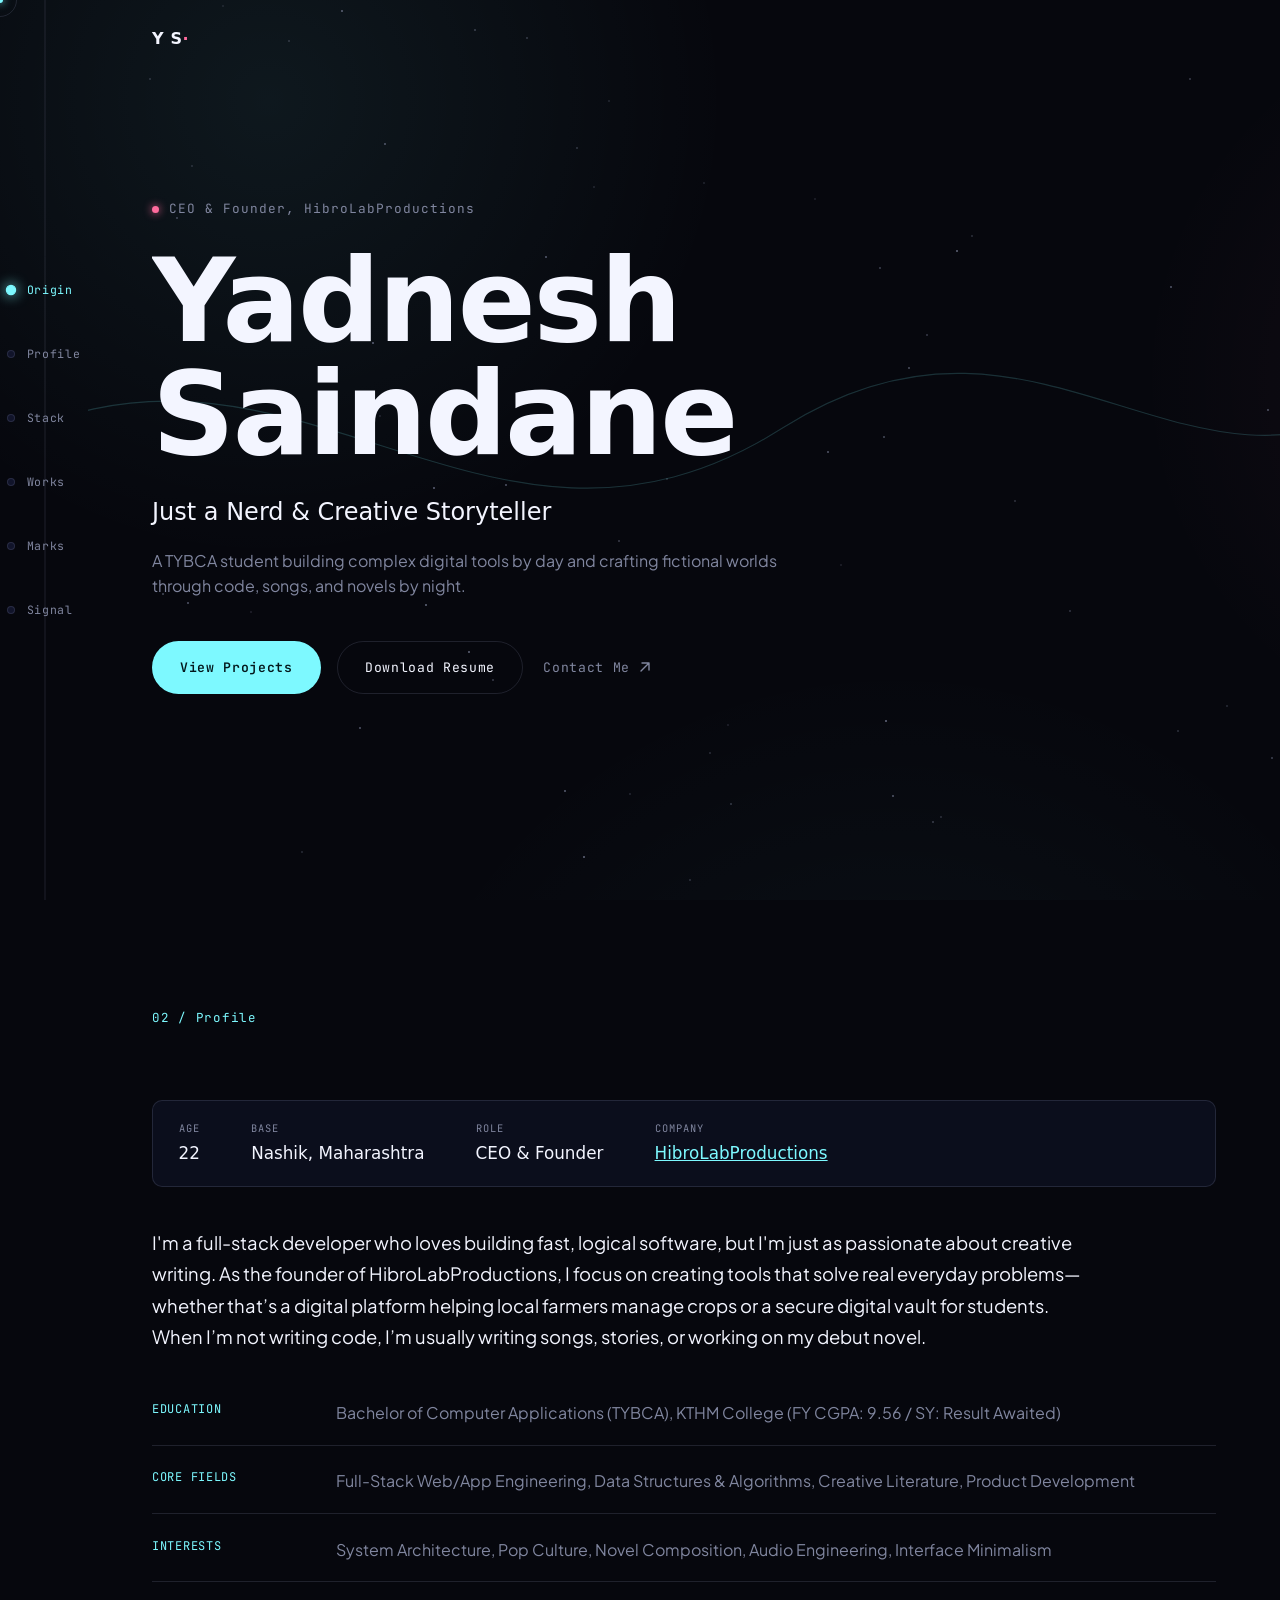
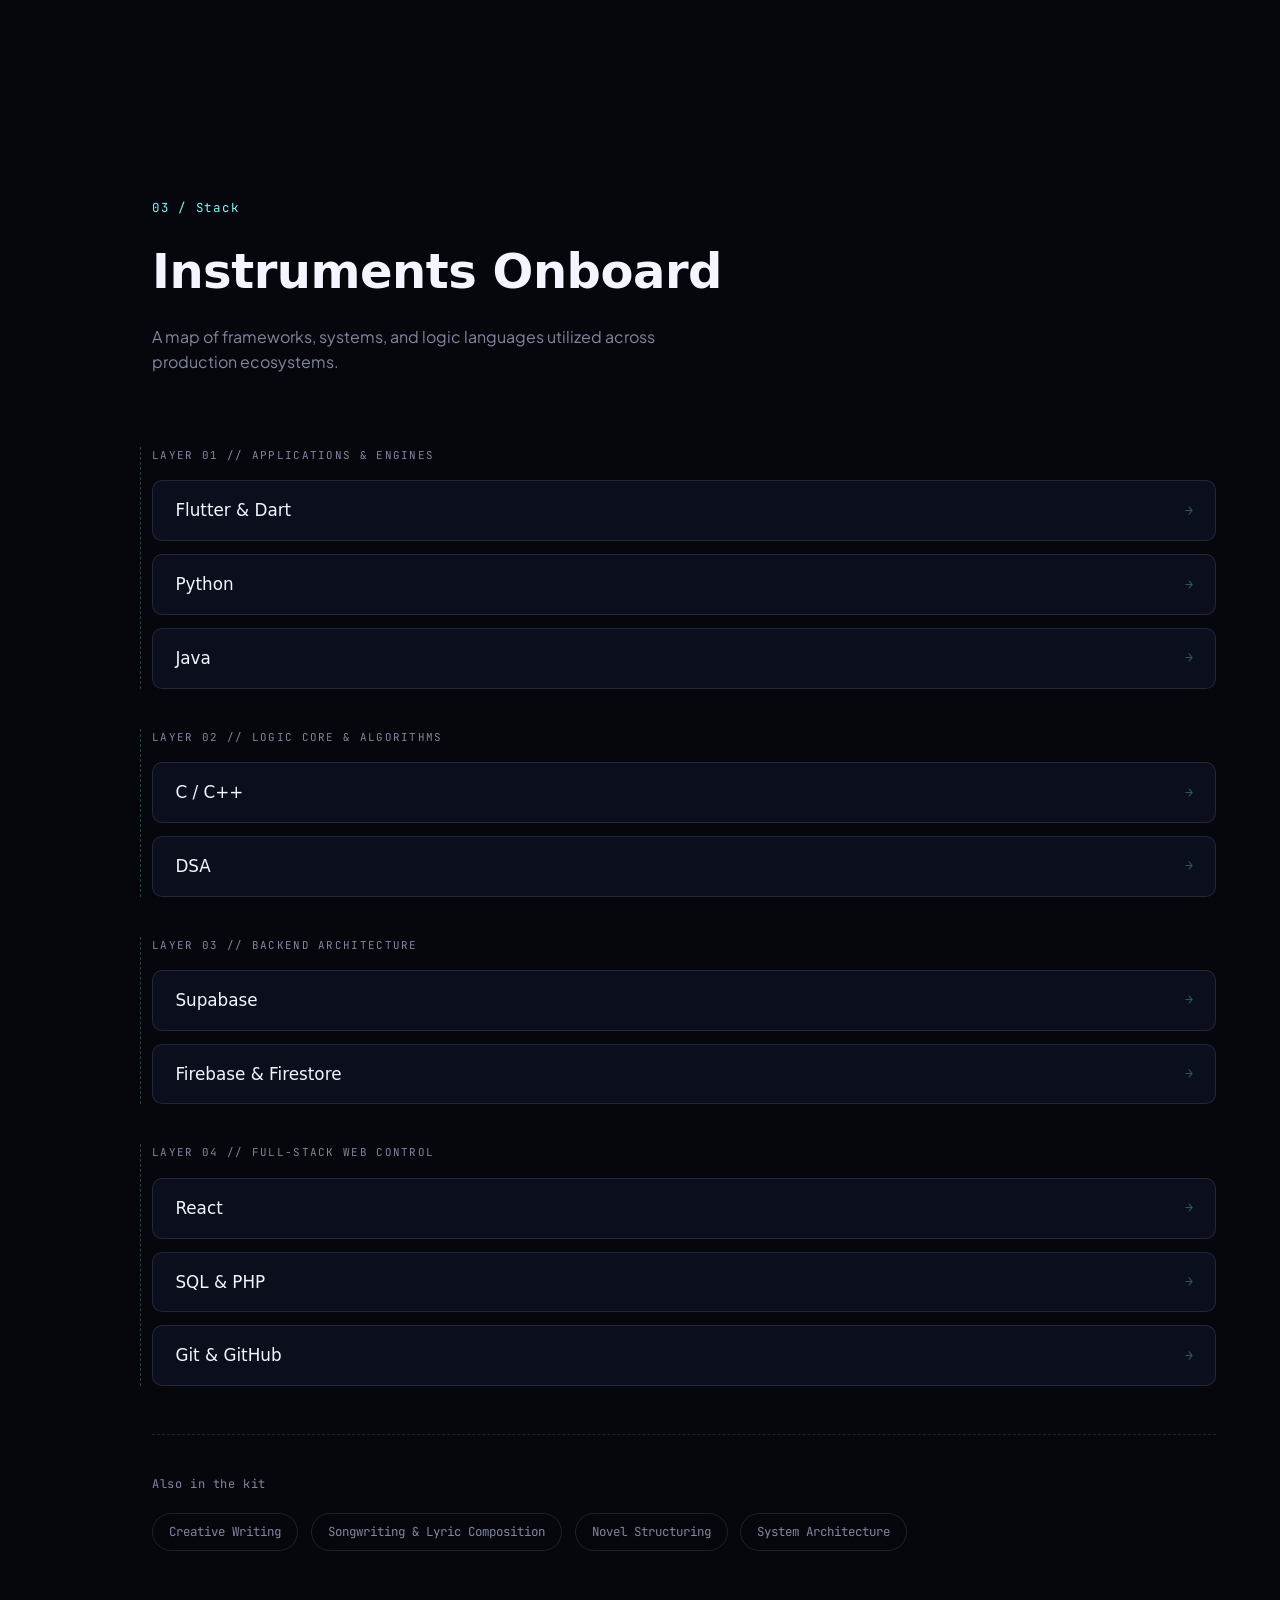
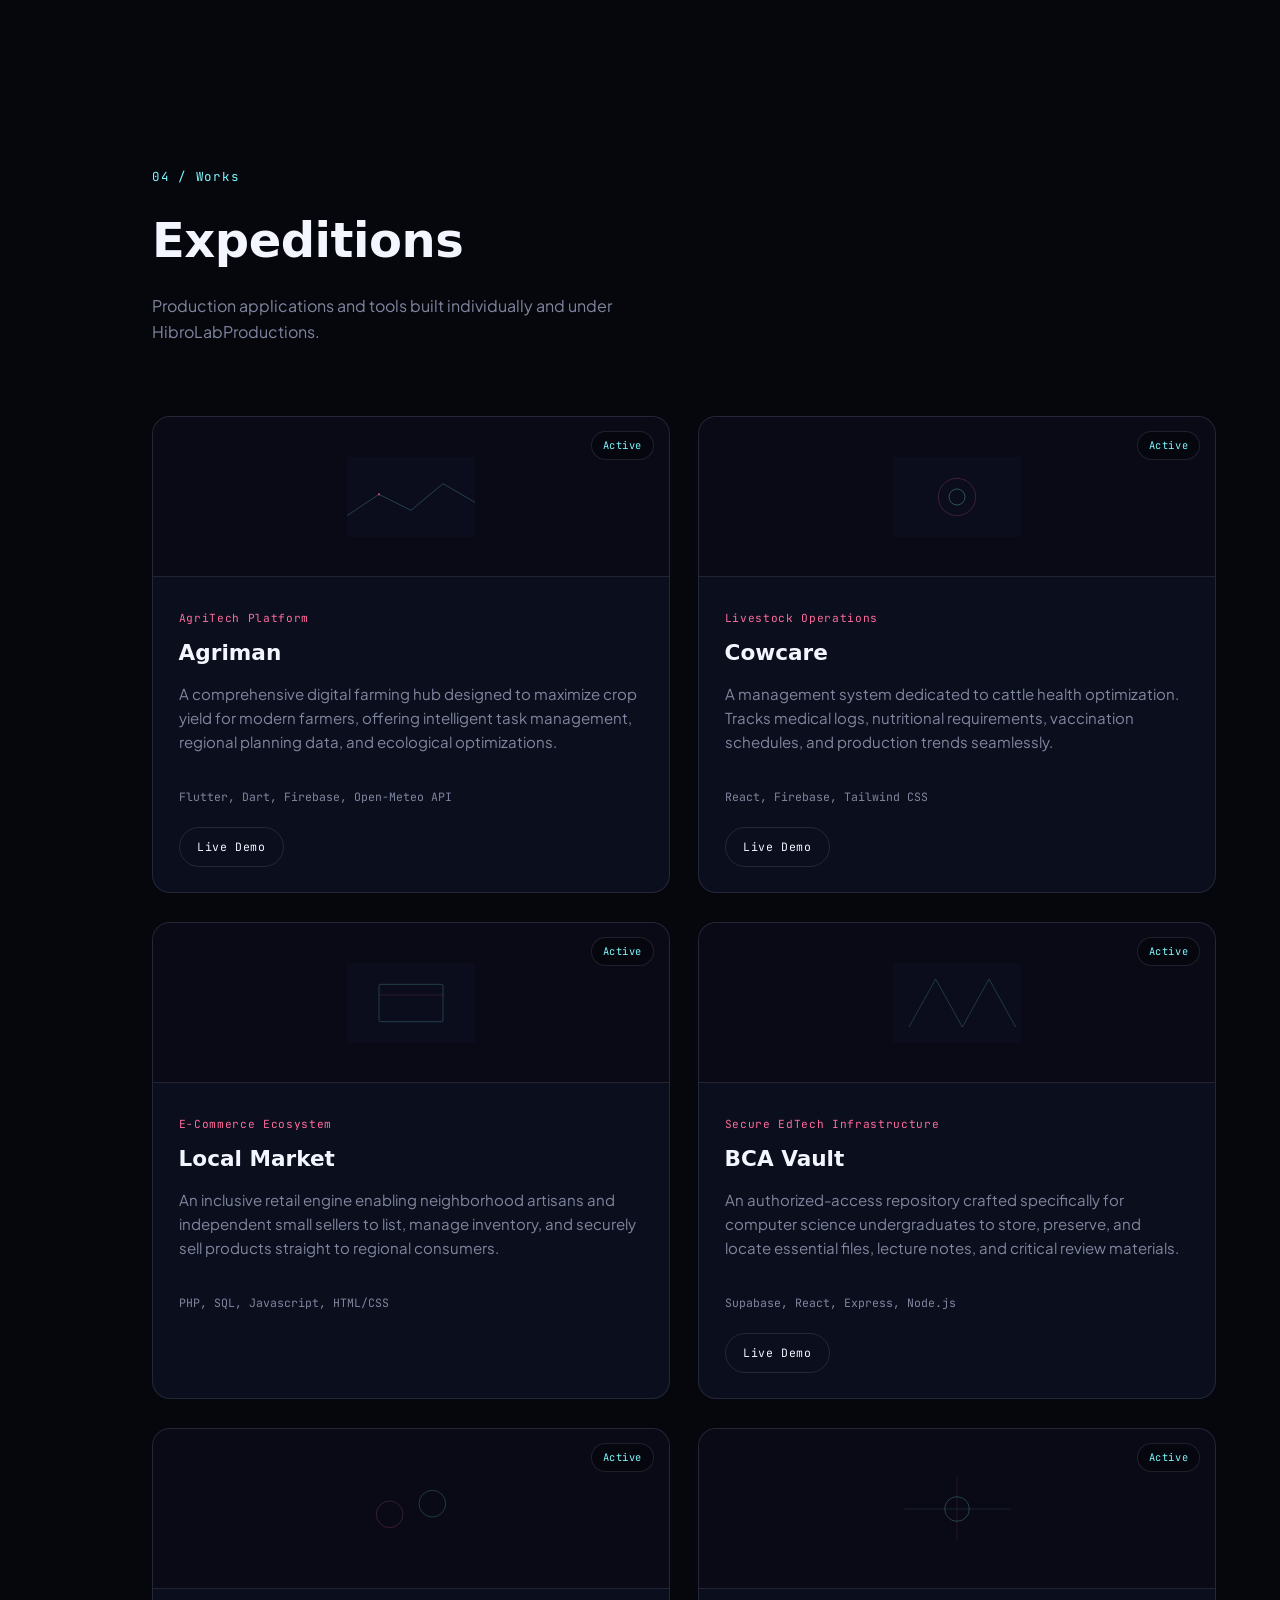
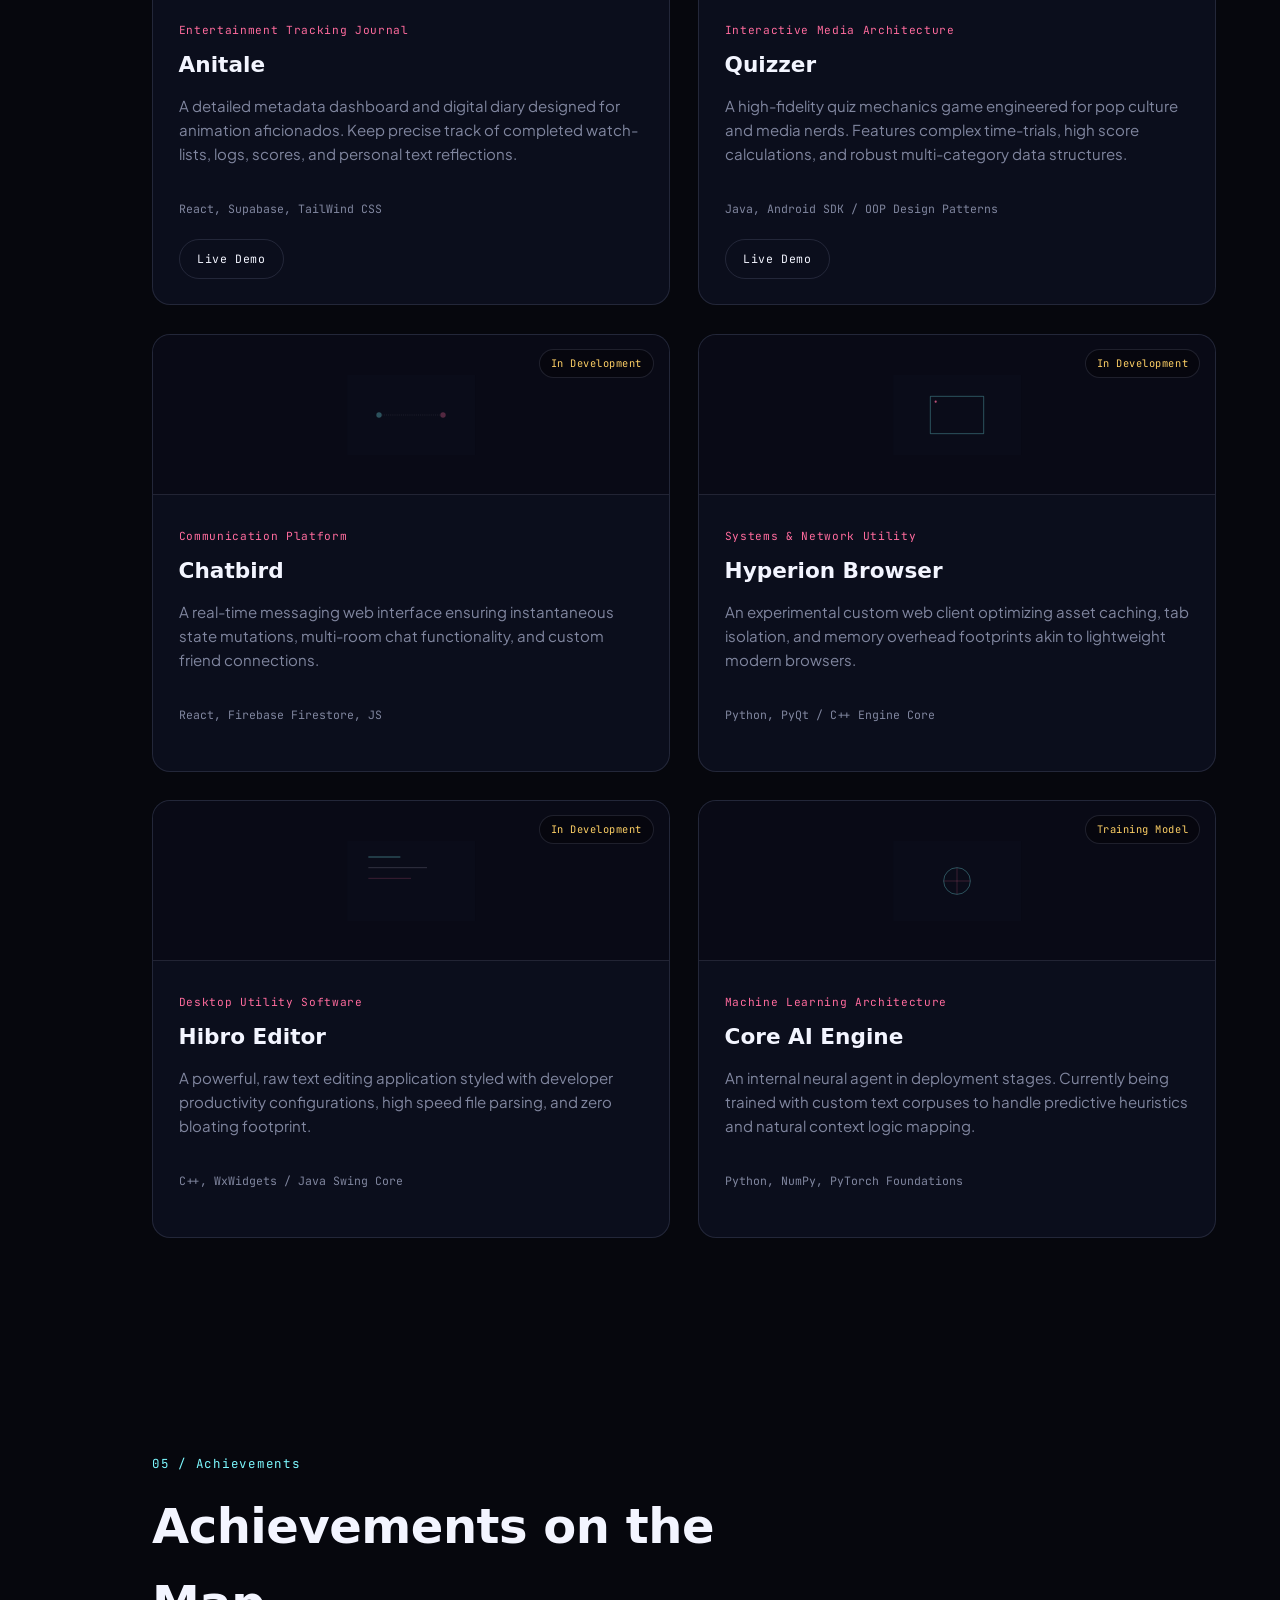
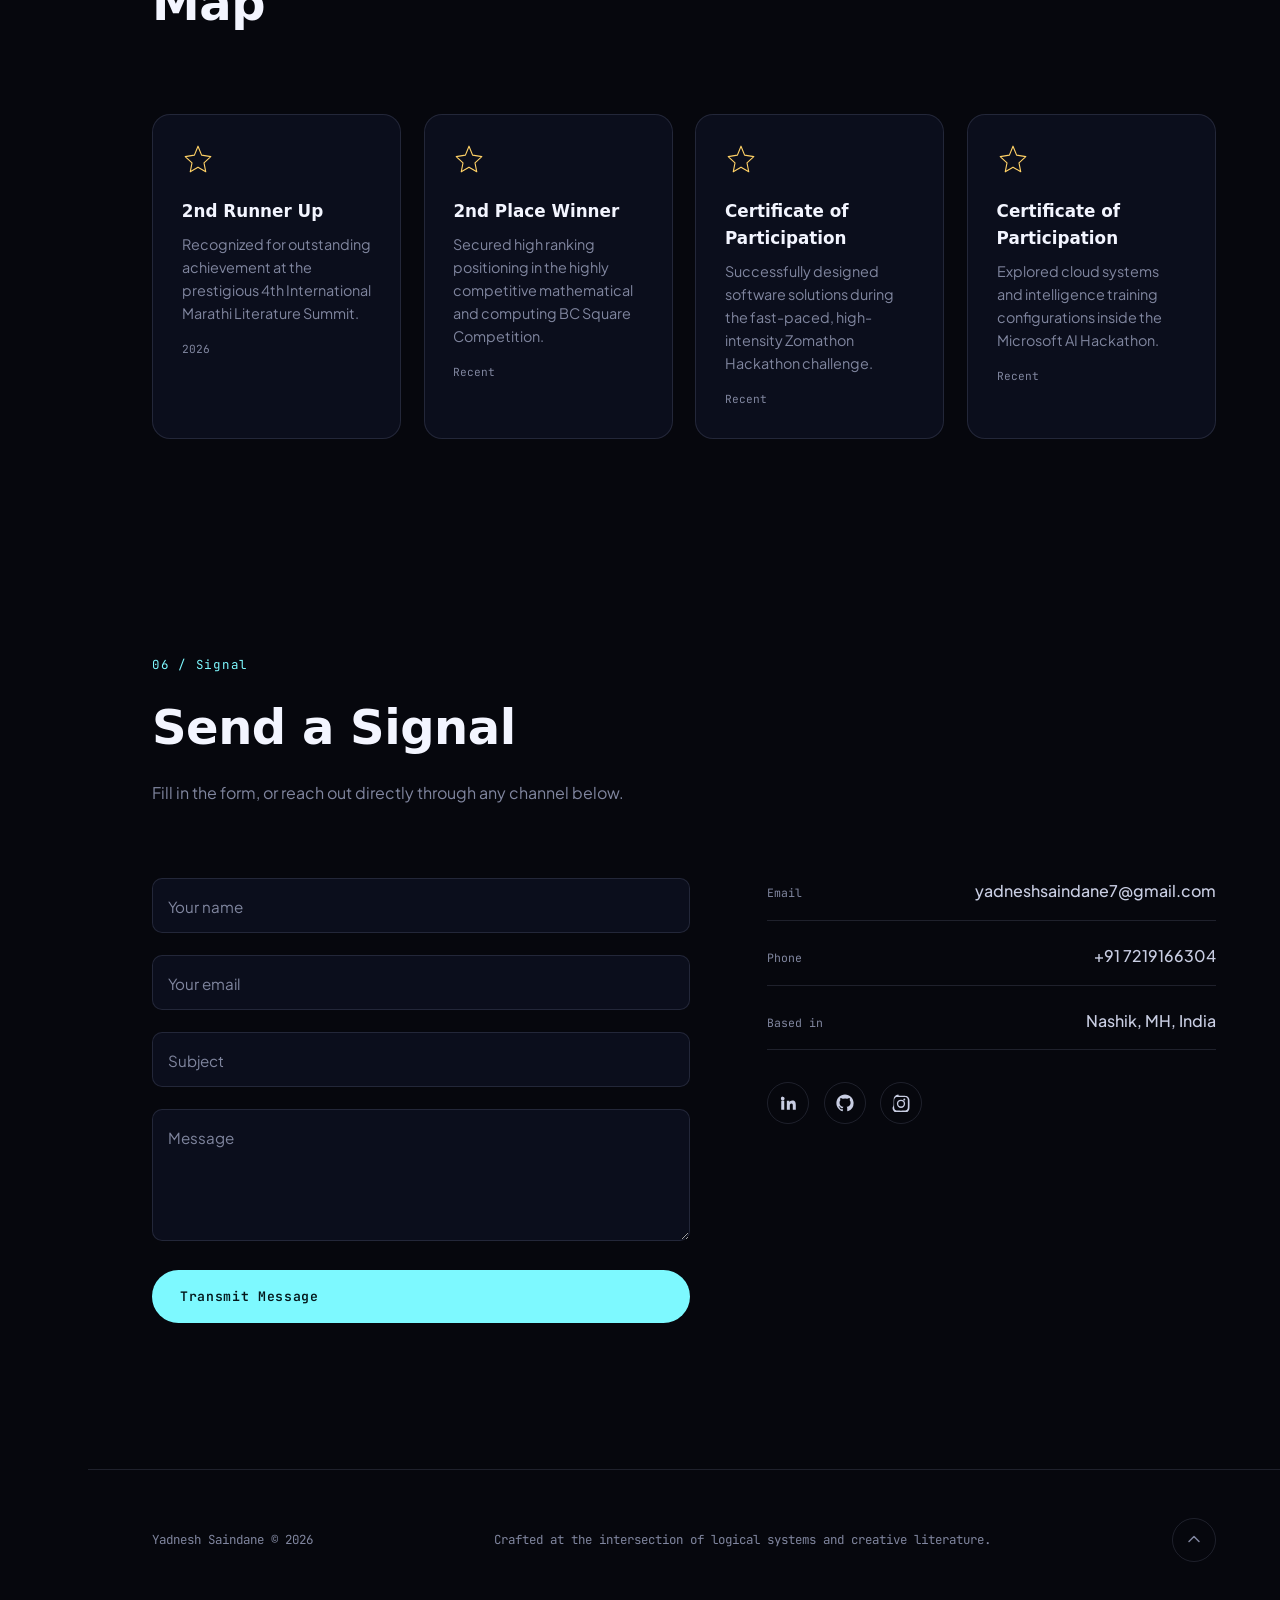
==== commit eff35cd2: "Update title in index.html for portfolio branding" ====
--- a/index.html
+++ b/index.html
@@ -10,7 +10,7 @@
 <head>
 <meta charset="UTF-8">
 <meta name="viewport" content="width=device-width, initial-scale=1.0">
-<title>Yadnesh Saindane — CEO & Full-Stack Developer</title>
+<title>Yadnesh Saindane | Portfolio</title>
 <meta name="google-site-verification" content="ATrN_qT7y4I5y224zp-GbeF2jXg_6JoiWQLikp1HgSM" />
 <meta name="description" content="Yadnesh Saindane — CEO & Founder of HibroLabProductions. TYBCA Student, Full-Stack Software Engineer, and Creative Writer based in Nashik.">
 
